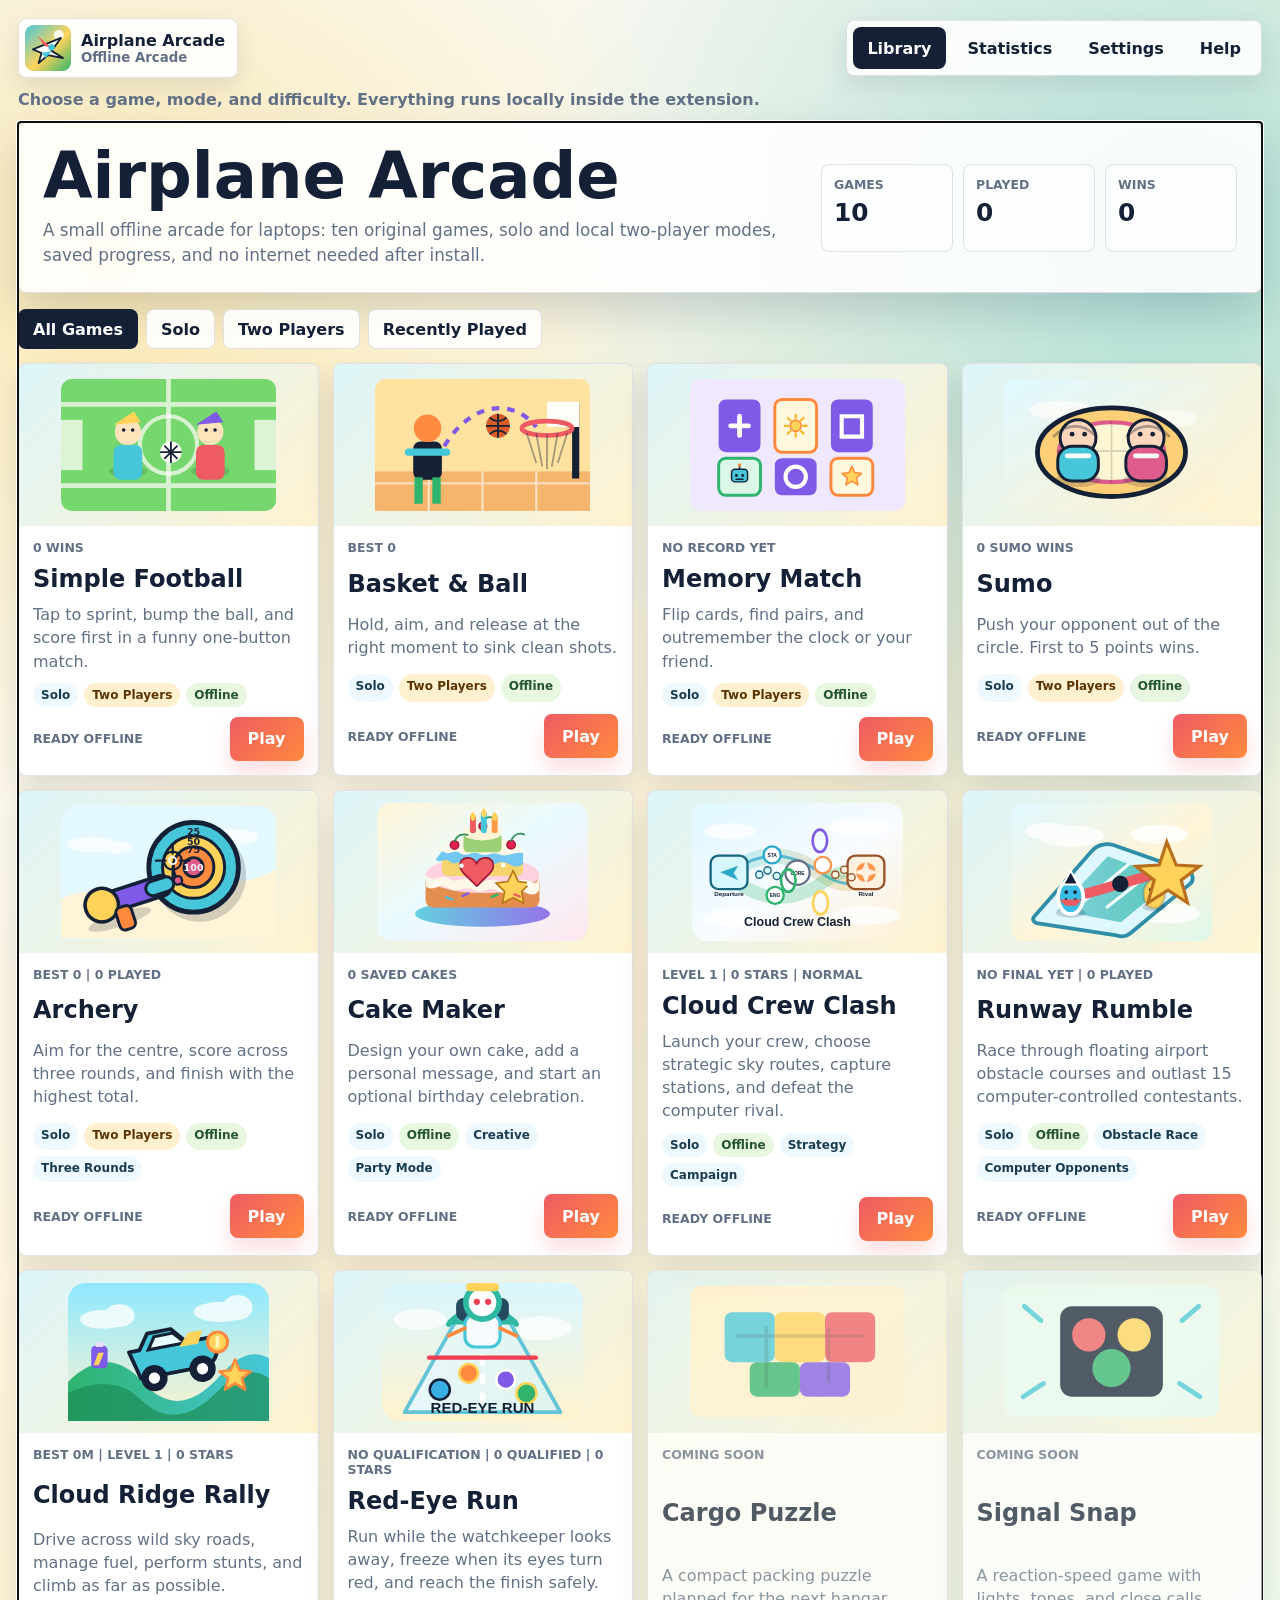
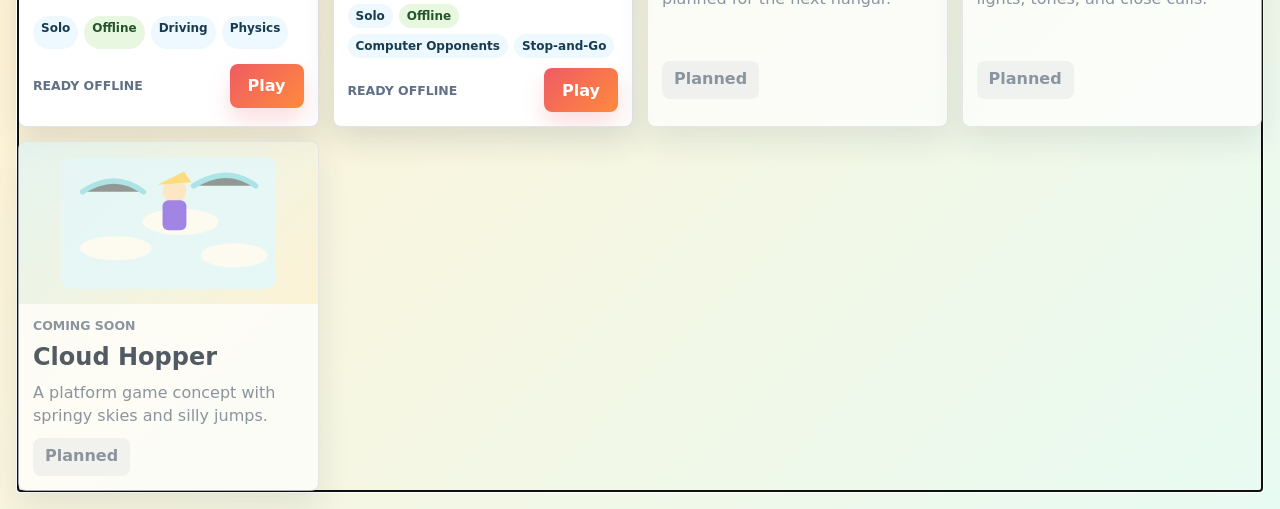
==== arcade/index.html @ 462b4323 "Add Red-Eye Run and expand Rally" ====
<!doctype html>
<html lang="en">
  <head>
    <meta charset="utf-8" />
    <meta name="viewport" content="width=device-width, initial-scale=1" />
    <title>Airplane Arcade</title>
    <link rel="icon" href="../assets/games/logo.svg" />
    <link rel="stylesheet" href="arcade.css" />
    <link rel="stylesheet" href="../games/football/football.css" />
    <link rel="stylesheet" href="../games/basketball/basketball.css" />
    <link rel="stylesheet" href="../games/memory/memory.css" />
    <link rel="stylesheet" href="../games/sumo/sumo.css" />
    <link rel="stylesheet" href="../games/archery/archery.css" />
    <link rel="stylesheet" href="../games/cake-maker/cake-maker.css" />
    <link rel="stylesheet" href="../games/cloud-crew-clash/cloud-crew-clash.css" />
    <link rel="stylesheet" href="../games/runway-rumble/runway-rumble.css" />
    <link rel="stylesheet" href="../games/cloud-ridge-rally/cloud-ridge-rally.css" />
    <link rel="stylesheet" href="../games/red-eye-run/red-eye-run.css" />
    <script type="module" src="arcade.js"></script>
  </head>
  <body>
    <main class="arcade-app" id="arcadeApp">
      <header class="topbar">
        <button class="brand-button" id="homeLogo" type="button" aria-label="Return to library">
          <img src="../assets/games/logo.svg" alt="" />
          <span>
            <strong>Airplane Arcade</strong>
            <small>Offline Arcade</small>
          </span>
        </button>
        <nav class="topnav" aria-label="Arcade navigation">
          <button type="button" data-nav="library">Library</button>
          <button type="button" data-nav="stats">Statistics</button>
          <button type="button" data-nav="settings">Settings</button>
          <button type="button" data-nav="help">Help</button>
        </nav>
      </header>

      <section class="status-ribbon" id="statusRibbon" aria-live="polite"></section>
      <section class="arcade-view" id="arcadeView" tabindex="-1"></section>
    </main>
  </body>
</html>
---- arcade/arcade.css ----
:root {
  color-scheme: light;
  --ink: #132035;
  --muted: #627086;
  --paper: #fffdf8;
  --panel: rgba(255, 255, 255, 0.88);
  --panel-solid: #ffffff;
  --line: rgba(19, 32, 53, 0.13);
  --aqua: #46c7d9;
  --green: #2fb36d;
  --orange: #ff8a3d;
  --violet: #7f59e8;
  --red: #ef5b63;
  --yellow: #ffd35a;
  --shadow: 0 18px 44px rgba(19, 32, 53, 0.16);
  --arcade-page-width: 100%;
  font-family:
    ui-sans-serif, system-ui, -apple-system, BlinkMacSystemFont, "Segoe UI",
    sans-serif;
}

[data-theme="dark"] {
  color-scheme: dark;
  --ink: #f7fbff;
  --muted: #b8c5d8;
  --paper: #101827;
  --panel: rgba(24, 34, 53, 0.88);
  --panel-solid: #182235;
  --line: rgba(255, 255, 255, 0.14);
  --shadow: 0 18px 44px rgba(0, 0, 0, 0.35);
}

[data-theme="contrast"] {
  color-scheme: light;
  --ink: #050a12;
  --muted: #263142;
  --paper: #ffffff;
  --panel: rgba(255, 255, 255, 0.97);
  --panel-solid: #ffffff;
  --line: rgba(5, 10, 18, 0.4);
  --shadow: 0 18px 44px rgba(0, 0, 0, 0.24);
}

* {
  box-sizing: border-box;
}

html {
  min-width: 960px;
  min-height: 650px;
}

body {
  margin: 0;
  min-height: 100vh;
  color: var(--ink);
  background:
    radial-gradient(circle at 8% 12%, rgba(255, 211, 90, 0.42), transparent 26%),
    radial-gradient(circle at 92% 12%, rgba(70, 199, 217, 0.42), transparent 30%),
    linear-gradient(135deg, #f7fbff 0%, #fff3d6 48%, #e8fbf3 100%);
}

[data-theme="dark"] body {
  background:
    radial-gradient(circle at 14% 8%, rgba(127, 89, 232, 0.34), transparent 26%),
    radial-gradient(circle at 86% 12%, rgba(70, 199, 217, 0.26), transparent 28%),
    linear-gradient(135deg, #101827 0%, #17233a 52%, #13231d 100%);
}

[data-theme="contrast"] body {
  background: #ffffff;
}

button,
input,
select {
  font: inherit;
}

button {
  border: 0;
  border-radius: 8px;
  font-weight: 850;
  cursor: pointer;
}

button:disabled {
  cursor: not-allowed;
  opacity: 0.62;
}

button:focus-visible,
input:focus-visible,
select:focus-visible {
  outline: 3px solid rgba(255, 138, 61, 0.45);
  outline-offset: 2px;
}

.arcade-app {
  min-height: 100vh;
  padding: 18px;
}

.topbar {
  display: flex;
  align-items: center;
  justify-content: space-between;
  gap: 18px;
  width: var(--arcade-page-width);
  max-width: none;
  margin: 0 auto 12px;
}

.brand-button {
  display: flex;
  align-items: center;
  gap: 10px;
  min-height: 58px;
  padding: 6px 12px 6px 6px;
  color: var(--ink);
  background: var(--panel);
  border: 1px solid var(--line);
  box-shadow: 0 10px 24px rgba(19, 32, 53, 0.1);
}

.brand-button img {
  width: 46px;
  height: 46px;
}

.brand-button span {
  display: grid;
  text-align: left;
}

.brand-button small {
  color: var(--muted);
  font-weight: 850;
}

.topnav {
  display: flex;
  gap: 8px;
  padding: 6px;
  border: 1px solid var(--line);
  border-radius: 8px;
  background: var(--panel);
  box-shadow: 0 10px 24px rgba(19, 32, 53, 0.1);
}

.topnav button {
  min-height: 42px;
  padding: 0 14px;
  color: var(--ink);
  background: transparent;
}

.topnav button.is-active {
  color: white;
  background: var(--ink);
}

.status-ribbon {
  width: var(--arcade-page-width);
  max-width: none;
  min-height: 24px;
  margin: 0 auto 8px;
  color: var(--muted);
  font-weight: 800;
}

.arcade-view {
  width: var(--arcade-page-width);
  max-width: none;
  min-height: calc(100vh - 126px);
  margin: 0 auto;
}

.hero-band,
.setup-panel,
.stats-panel,
.settings-panel,
.help-panel,
.error-panel {
  border: 1px solid var(--line);
  border-radius: 8px;
  background: var(--panel);
  box-shadow: var(--shadow);
}

.hero-band {
  display: grid;
  grid-template-columns: minmax(0, 1fr) auto;
  align-items: center;
  gap: 28px;
  padding: 24px;
  margin-bottom: 16px;
}

.hero-copy h1 {
  max-width: 13ch;
  margin: 0;
  font-size: clamp(2.4rem, 5vw, 4.7rem);
  line-height: 0.92;
  letter-spacing: 0;
}

.hero-copy p {
  max-width: 48rem;
  margin: 12px 0 0;
  color: var(--muted);
  font-size: 1.05rem;
  line-height: 1.5;
}

.hero-stats {
  display: grid;
  grid-template-columns: repeat(3, 132px);
  gap: 10px;
}

.stat-tile {
  min-height: 88px;
  padding: 12px;
  border: 1px solid var(--line);
  border-radius: 8px;
  background: rgba(255, 255, 255, 0.56);
}

[data-theme="dark"] .stat-tile,
[data-theme="dark"] .option-box,
[data-theme="dark"] .result-card {
  background: rgba(255, 255, 255, 0.06);
}

.stat-tile span,
.card-meta,
.field-label,
.settings-note {
  display: block;
  color: var(--muted);
  font-size: 0.78rem;
  font-weight: 900;
  text-transform: uppercase;
  letter-spacing: 0;
}

.difficulty-note {
  margin: 0;
  color: var(--muted);
  font-weight: 820;
  line-height: 1.4;
}

.stat-tile strong {
  display: block;
  margin-top: 6px;
  font-size: 1.55rem;
}

.filter-row {
  display: flex;
  flex-wrap: wrap;
  gap: 8px;
  margin-bottom: 14px;
}

.filter-row button,
.secondary-button {
  min-height: 40px;
  padding: 0 14px;
  color: var(--ink);
  background: var(--panel);
  border: 1px solid var(--line);
}

.filter-row button.is-selected,
.secondary-button.is-selected {
  color: white;
  background: var(--ink);
}

.game-grid {
  display: grid;
  grid-template-columns: repeat(auto-fit, minmax(300px, 1fr));
  gap: 14px;
}

.library-card {
  display: grid;
  grid-template-rows: 162px auto;
  overflow: hidden;
  border: 1px solid var(--line);
  border-radius: 8px;
  background: var(--panel-solid);
  box-shadow: 0 14px 30px rgba(19, 32, 53, 0.12);
}

.library-card.is-coming {
  opacity: 0.72;
}

.library-art {
  display: grid;
  place-items: center;
  background: linear-gradient(135deg, rgba(70, 199, 217, 0.18), rgba(255, 211, 90, 0.28));
}

.library-art img {
  width: min(72%, 230px);
  height: 138px;
  object-fit: contain;
}

.library-body {
  display: grid;
  gap: 10px;
  padding: 14px;
}

.library-body h2,
.setup-title h1,
.stats-panel h1,
.settings-panel h1,
.help-panel h1,
.error-panel h1 {
  margin: 0;
  letter-spacing: 0;
}

.library-body p,
.setup-title p,
.option-box p,
.help-panel p,
.error-panel p {
  margin: 0;
  color: var(--muted);
  line-height: 1.45;
}

.badge-row {
  display: flex;
  flex-wrap: wrap;
  gap: 6px;
}

.mode-badge {
  padding: 5px 8px;
  border-radius: 999px;
  background: #edf8ff;
  color: #173c52;
  font-size: 0.75rem;
  font-weight: 900;
}

.mode-badge.two {
  background: #fff1cf;
  color: #5a3300;
}

.mode-badge.offline {
  background: #e8f7df;
  color: #24542e;
}

.play-row {
  display: flex;
  align-items: center;
  justify-content: space-between;
  gap: 10px;
}

.primary-button {
  min-height: 44px;
  padding: 0 18px;
  color: #fff;
  background: linear-gradient(135deg, var(--red), var(--orange));
  box-shadow: 0 12px 22px rgba(239, 91, 99, 0.2);
}

.ghost-label {
  min-height: 38px;
  padding: 8px 12px;
  border-radius: 8px;
  color: var(--muted);
  background: rgba(98, 112, 134, 0.1);
  font-weight: 900;
}

.setup-panel,
.stats-panel,
.settings-panel,
.help-panel,
.error-panel {
  padding: 22px;
}

.setup-grid {
  display: grid;
  grid-template-columns: minmax(0, 1.1fr) minmax(320px, 0.9fr);
  gap: 18px;
  margin-top: 18px;
}

.setup-art {
  display: grid;
  place-items: center;
  min-height: 260px;
  border-radius: 8px;
  background: linear-gradient(135deg, rgba(70, 199, 217, 0.16), rgba(255, 211, 90, 0.24));
}

.setup-art img {
  width: min(72%, 420px);
  max-height: 270px;
}

.setup-controls {
  display: grid;
  gap: 14px;
}

.option-box {
  display: grid;
  gap: 10px;
  padding: 14px;
  border: 1px solid var(--line);
  border-radius: 8px;
  background: rgba(255, 255, 255, 0.54);
}

.segmented {
  display: flex;
  flex-wrap: wrap;
  gap: 8px;
}

.segmented button {
  min-height: 40px;
  padding: 0 14px;
  color: var(--ink);
  background: rgba(255, 255, 255, 0.8);
  border: 1px solid var(--line);
}

[data-theme="dark"] .segmented button,
[data-theme="dark"] .filter-row button,
[data-theme="dark"] .secondary-button,
[data-theme="dark"] .popup-actions button {
  background: rgba(255, 255, 255, 0.08);
}

.segmented button.is-selected {
  color: white;
  background: var(--ink);
}

.name-grid {
  display: grid;
  grid-template-columns: 1fr 1fr;
  gap: 10px;
}

.name-grid.is-single {
  grid-template-columns: 1fr;
}

.field {
  display: grid;
  gap: 6px;
}

.field input,
.field select,
.volume-input {
  min-height: 40px;
  border: 1px solid var(--line);
  border-radius: 8px;
  padding: 0 10px;
  color: var(--ink);
  background: var(--panel-solid);
}

.instructions-list {
  display: grid;
  gap: 8px;
  margin: 0;
  padding: 0;
  list-style: none;
}

.instructions-list li {
  padding: 10px 12px;
  border-radius: 8px;
  background: rgba(70, 199, 217, 0.12);
  font-weight: 760;
}

.control-list {
  display: grid;
  gap: 6px;
  margin: 0;
  padding: 0;
  list-style: none;
}

.control-list li {
  color: var(--muted);
  font-weight: 850;
}

.settings-grid,
.stats-grid {
  display: grid;
  grid-template-columns: repeat(3, minmax(0, 1fr));
  gap: 14px;
  margin-top: 18px;
}

.settings-card,
.result-card {
  display: grid;
  gap: 12px;
  padding: 14px;
  border: 1px solid var(--line);
  border-radius: 8px;
  background: rgba(255, 255, 255, 0.58);
}

.settings-card h2,
.result-card h2 {
  margin: 0;
  font-size: 1.05rem;
}

.settings-row,
.control-row {
  display: flex;
  align-items: center;
  justify-content: space-between;
  gap: 10px;
}

.toggle-button,
.danger-button,
.small-button {
  min-height: 38px;
  padding: 0 12px;
  color: var(--ink);
  background: rgba(255, 255, 255, 0.86);
  border: 1px solid var(--line);
}

.toggle-button[aria-pressed="true"] {
  color: white;
  background: var(--green);
  border-color: transparent;
}

.danger-button {
  color: white;
  background: var(--red);
  border-color: transparent;
}

.control-row button.is-recording {
  color: white;
  background: var(--violet);
}

.recent-list,
.history-list {
  display: grid;
  gap: 8px;
  margin: 0;
  padding: 0;
  list-style: none;
}

.recent-list li,
.history-list li {
  padding: 10px;
  border: 1px solid var(--line);
  border-radius: 8px;
  color: var(--muted);
  background: rgba(255, 255, 255, 0.46);
}

.empty-state {
  padding: 24px;
  border: 1px dashed var(--line);
  border-radius: 8px;
  color: var(--muted);
  background: rgba(255, 255, 255, 0.44);
  font-weight: 850;
  text-align: center;
}

.help-grid {
  display: grid;
  grid-template-columns: repeat(2, minmax(0, 1fr));
  gap: 14px;
  margin-top: 18px;
}

@media (max-width: 1080px) {
  html {
    min-width: 760px;
  }

  .hero-band,
  .setup-grid {
    grid-template-columns: 1fr;
  }

  .hero-stats,
  .settings-grid,
  .stats-grid,
  .game-grid {
    grid-template-columns: repeat(2, minmax(0, 1fr));
  }
}
---- games/football/football.css ----
.football-game {
  display: grid;
  grid-template-rows: auto minmax(0, 1fr);
  align-content: stretch;
  gap: 12px;
  min-height: calc(100vh - 126px);
}

.football-shell {
  display: grid;
  grid-template-columns: minmax(0, 1fr) 280px;
  gap: 14px;
}

.football-field,
.football-side {
  border: 1px solid var(--line);
  border-radius: 8px;
  background: var(--panel);
  box-shadow: var(--shadow);
}

.football-field {
  position: relative;
  overflow: hidden;
  min-height: clamp(560px, 68vh, 720px);
}

.football-field canvas {
  display: block;
  width: 100%;
  height: clamp(560px, 68vh, 720px);
  touch-action: none;
}

.football-side {
  display: grid;
  align-content: start;
  gap: 12px;
  padding: 14px;
}

.football-side h2 {
  margin: 0;
  font-size: 1.05rem;
}

.football-side p {
  margin: 0;
  color: var(--muted);
  line-height: 1.45;
}

.tap-button {
  min-height: 52px;
  color: white;
  background: var(--green);
}

@media (max-width: 1080px) {
  .football-shell {
    grid-template-columns: 1fr;
  }
}
---- games/basketball/basketball.css ----
.basketball-game {
  display: grid;
  grid-template-rows: auto minmax(0, 1fr);
  align-content: stretch;
  gap: 12px;
  min-height: calc(100vh - 126px);
}

.basketball-shell {
  display: grid;
  grid-template-columns: minmax(0, 1fr) 280px;
  gap: 14px;
}

.basketball-court,
.basketball-side {
  border: 1px solid var(--line);
  border-radius: 8px;
  background: var(--panel);
  box-shadow: var(--shadow);
}

.basketball-court {
  position: relative;
  overflow: hidden;
  min-height: clamp(560px, 68vh, 720px);
}

.basketball-court canvas {
  display: block;
  width: 100%;
  height: clamp(560px, 68vh, 720px);
  touch-action: none;
}

.basketball-side {
  display: grid;
  align-content: start;
  gap: 12px;
  padding: 14px;
}

.basketball-side h2 {
  margin: 0;
  font-size: 1.05rem;
}

.basketball-side p {
  margin: 0;
  color: var(--muted);
  line-height: 1.45;
}

.power-stack {
  display: grid;
  gap: 8px;
}

.power-meter,
.angle-meter {
  height: 16px;
  overflow: hidden;
  border-radius: 999px;
  background: rgba(19, 32, 53, 0.12);
}

.power-meter span,
.angle-meter span {
  display: block;
  width: 0%;
  height: 100%;
  border-radius: inherit;
  background: linear-gradient(90deg, var(--green), var(--yellow), var(--orange));
}

.angle-meter span {
  background: linear-gradient(90deg, var(--aqua), var(--violet));
}

.court-action {
  min-height: 52px;
  color: #fff;
  background: var(--orange);
  border: 0;
}

@media (max-width: 1080px) {
  .basketball-shell {
    grid-template-columns: 1fr;
  }
}
---- games/memory/memory.css ----
.memory-game {
  display: grid;
  grid-template-rows: auto minmax(0, 1fr);
  align-content: stretch;
  gap: 12px;
  min-height: calc(100vh - 126px);
}

.memory-shell {
  display: grid;
  grid-template-columns: minmax(0, 1fr) 300px;
  gap: 14px;
}

.game-bar,
.memory-playfield,
.memory-side,
.game-overlay-panel {
  border: 1px solid var(--line);
  border-radius: 8px;
  background: var(--panel);
  box-shadow: var(--shadow);
}

.game-bar {
  display: flex;
  align-items: center;
  justify-content: space-between;
  gap: 12px;
  padding: 12px;
}

.game-title h1 {
  margin: 0;
  font-size: 1.25rem;
}

.game-title p {
  margin: 2px 0 0;
  color: var(--muted);
  font-weight: 800;
}

.score-strip {
  display: flex;
  align-items: center;
  flex-wrap: wrap;
  gap: 8px;
}

.score-pill {
  min-width: 88px;
  padding: 8px 10px;
  border-radius: 8px;
  color: var(--ink);
  background: rgba(255, 255, 255, 0.62);
  border: 1px solid var(--line);
  font-weight: 900;
  text-align: center;
}

[data-theme="dark"] .score-pill {
  background: rgba(255, 255, 255, 0.08);
}

.game-actions {
  display: flex;
  gap: 8px;
}

.game-actions button,
.overlay-actions button,
.memory-side button {
  min-height: 40px;
  padding: 0 12px;
  color: var(--ink);
  background: var(--panel-solid);
  border: 1px solid var(--line);
}

.game-actions .primary-action,
.overlay-actions .primary-action {
  color: white;
  background: var(--violet);
  border-color: transparent;
}

.memory-playfield {
  position: relative;
  min-height: clamp(560px, 66vh, 720px);
  padding: 16px;
}

.memory-toast {
  min-height: 28px;
  margin-bottom: 12px;
  color: var(--violet);
  font-weight: 950;
  text-align: center;
}

.memory-toast.is-changing {
  animation: memory-pop 360ms ease;
}

.memory-board {
  display: grid;
  gap: 10px;
  width: min(100%, 1080px);
  margin: 0 auto;
}

.memory-board[data-cols="4"] {
  grid-template-columns: repeat(4, minmax(82px, 1fr));
}

.memory-board[data-cols="6"] {
  grid-template-columns: repeat(6, minmax(70px, 1fr));
}

.memory-card {
  display: grid;
  place-items: center;
  aspect-ratio: 1 / 0.78;
  min-height: 76px;
  padding: 10px;
  border: 2px solid rgba(19, 32, 53, 0.16);
  border-radius: 8px;
  color: var(--ink);
  background:
    linear-gradient(135deg, rgba(127, 89, 232, 0.88), rgba(70, 199, 217, 0.88)),
    var(--violet);
  box-shadow: 0 10px 18px rgba(19, 32, 53, 0.16);
  font-size: clamp(0.9rem, 2.5vw, 1.45rem);
  font-weight: 950;
  letter-spacing: 0;
  line-height: 1;
  transform: translateY(0);
  transition:
    transform 150ms ease,
    background 150ms ease,
    border-color 150ms ease;
}

.memory-hidden-mark {
  display: grid;
  place-items: center;
  width: min(60%, 56px);
  aspect-ratio: 1;
  border-radius: 8px;
  color: #ffffff;
  border: 4px solid rgba(255, 255, 255, 0.92);
  font-size: clamp(2rem, 5vw, 3rem);
  font-weight: 950;
}

.memory-symbol {
  display: block;
  width: min(82%, 82px);
  aspect-ratio: 1;
  filter: drop-shadow(0 4px 0 rgba(19, 32, 53, 0.08));
}

.memory-card:hover,
.memory-card:focus-visible {
  transform: translateY(-2px);
}

.memory-card.is-open,
.memory-card.is-matched {
  color: var(--ink);
  background: #fff8dc;
  border-color: rgba(255, 138, 61, 0.48);
}

.memory-card.is-matched {
  background: #daf7e7;
  border-color: rgba(47, 179, 109, 0.58);
}

.memory-card.is-focus {
  outline: 4px solid rgba(255, 211, 90, 0.78);
  outline-offset: 2px;
}

.memory-side {
  display: grid;
  align-content: start;
  gap: 12px;
  padding: 14px;
}

.memory-side h2 {
  margin: 0;
  font-size: 1.05rem;
}

.memory-side p {
  margin: 0;
  color: var(--muted);
  line-height: 1.45;
}

.game-overlay {
  position: absolute;
  inset: 0;
  z-index: 8;
  display: none;
  place-items: center;
  padding: 18px;
  background: rgba(19, 32, 53, 0.22);
}

.game-overlay.is-visible {
  display: grid;
}

.game-overlay-panel {
  width: min(470px, 100%);
  padding: 22px;
}

.game-overlay-panel h2 {
  margin: 0;
  font-size: 2rem;
}

.game-overlay-panel p {
  color: var(--muted);
}

.overlay-actions {
  display: flex;
  flex-wrap: wrap;
  gap: 8px;
}

@keyframes memory-pop {
  0% {
    transform: scale(0.95);
    opacity: 0.5;
  }
  100% {
    transform: scale(1);
    opacity: 1;
  }
}

@media (max-width: 1080px) {
  .memory-shell {
    grid-template-columns: 1fr;
  }
}
---- games/sumo/sumo.css ----
.sumo-game {
  display: grid;
  grid-template-rows: auto minmax(0, 1fr);
  align-content: stretch;
  gap: 12px;
  min-height: calc(100vh - 126px);
}

.sumo-shell {
  display: grid;
  grid-template-columns: minmax(0, 1fr) 292px;
  gap: 14px;
}

.sumo-arena,
.sumo-side {
  border: 1px solid var(--line);
  border-radius: 8px;
  background: var(--panel);
  box-shadow: var(--shadow);
}

.sumo-arena {
  position: relative;
  overflow: hidden;
  min-height: clamp(580px, 68vh, 740px);
}

.sumo-arena canvas {
  display: block;
  width: 100%;
  height: clamp(580px, 68vh, 740px);
  touch-action: none;
}

.sumo-side {
  display: grid;
  align-content: start;
  gap: 12px;
  padding: 14px;
}

.sumo-side h2 {
  margin: 0;
  font-size: 1.05rem;
}

.sumo-side p {
  margin: 0;
  color: var(--muted);
  line-height: 1.45;
}

.cooldown-stack {
  display: grid;
  gap: 8px;
}

.cooldown-row {
  display: grid;
  gap: 5px;
}

.cooldown-row span {
  color: var(--muted);
  font-size: 0.75rem;
  font-weight: 900;
  text-transform: uppercase;
}

.cooldown-meter {
  height: 12px;
  overflow: hidden;
  border-radius: 999px;
  background: rgba(19, 32, 53, 0.12);
}

.cooldown-meter i {
  display: block;
  width: 100%;
  height: 100%;
  border-radius: inherit;
  transform: scaleX(1);
  transform-origin: left center;
}

#sumoP1Cooldown {
  background: linear-gradient(90deg, #46c7d9, #2fb36d);
}

#sumoP2Cooldown {
  background: linear-gradient(90deg, #de5b8c, #ff8a3d);
}

.sumo-push-buttons {
  display: grid;
  grid-template-columns: 1fr 1fr;
  gap: 8px;
}

.sumo-push-buttons.is-solo {
  grid-template-columns: 1fr;
}

.sumo-push-buttons button {
  min-height: 44px;
  color: white;
  background: var(--violet);
}

.sumo-push-buttons button:first-child {
  background: var(--aqua);
}

.sumo-cpu-note {
  margin: 0;
  color: var(--muted);
  font-weight: 820;
  line-height: 1.35;
}

@media (max-width: 1080px) {
  .sumo-shell {
    grid-template-columns: 1fr;
  }
}
---- games/archery/archery.css ----
.archery-game {
  display: grid;
  grid-template-rows: auto minmax(0, 1fr);
  align-content: stretch;
  gap: 12px;
  min-height: calc(100vh - 126px);
}

.archery-shell {
  display: grid;
  grid-template-columns: minmax(0, 1fr) 300px;
  gap: 14px;
}

.archery-range,
.archery-side {
  border: 1px solid var(--line);
  border-radius: 8px;
  background: var(--panel);
  box-shadow: var(--shadow);
}

.archery-range {
  position: relative;
  overflow: hidden;
  min-height: clamp(580px, 68vh, 740px);
}

.archery-range canvas {
  display: block;
  width: 100%;
  height: clamp(580px, 68vh, 740px);
  touch-action: none;
  cursor: crosshair;
}

.archery-side {
  display: grid;
  align-content: start;
  gap: 12px;
  padding: 14px;
}

.archery-side h2,
.archery-score-group h3,
.archery-result-card h3 {
  margin: 0;
  font-size: 1.05rem;
}

.archery-side p {
  margin: 0;
  color: var(--muted);
  line-height: 1.45;
}

.archery-scoring {
  display: grid;
  grid-template-columns: repeat(2, minmax(0, 1fr));
  gap: 7px;
}

.archery-scoring span,
.archery-wind,
.archery-best {
  min-height: 34px;
  padding: 8px 10px;
  border: 1px solid var(--line);
  border-radius: 8px;
  color: var(--ink);
  background: rgba(255, 255, 255, 0.58);
  font-size: 0.82rem;
  font-weight: 900;
}

.archery-wind {
  color: #173c52;
  background: rgba(70, 199, 217, 0.16);
}

.archery-scoreboard {
  display: grid;
  gap: 10px;
}

.archery-score-group {
  display: grid;
  gap: 6px;
  padding: 10px;
  border: 1px solid var(--line);
  border-radius: 8px;
  background: rgba(255, 255, 255, 0.52);
}

.archery-score-row,
.archery-total,
.archery-result-card div {
  display: flex;
  align-items: center;
  justify-content: space-between;
  gap: 10px;
}

.archery-score-row span,
.archery-result-card span {
  color: var(--muted);
  font-weight: 850;
}

.archery-score-row strong {
  min-width: 3ch;
  min-height: 1.2em;
  text-align: right;
}

.archery-total,
.archery-result-total {
  margin-top: 2px;
  padding-top: 6px;
  border-top: 1px solid var(--line);
  font-weight: 950;
}

.archery-fire {
  min-height: 50px;
  color: white;
  background: linear-gradient(135deg, var(--aqua), var(--violet));
}

.archery-result-grid {
  display: grid;
  grid-template-columns: repeat(2, minmax(0, 1fr));
  gap: 10px;
}

.archery-result-card {
  display: grid;
  gap: 7px;
  min-width: 210px;
  padding: 12px;
  border: 1px solid var(--line);
  border-radius: 8px;
  background: rgba(255, 255, 255, 0.64);
}

.archery-result-card p {
  margin: 4px 0 0;
  color: var(--muted);
  font-weight: 850;
}

@media (max-width: 1080px) {
  .archery-shell,
  .archery-result-grid {
    grid-template-columns: 1fr;
  }
}
---- games/cake-maker/cake-maker.css ----
.cake-maker-game {
  display: grid;
  grid-template-rows: auto minmax(0, 1fr);
  align-content: stretch;
  gap: 12px;
  min-height: calc(100vh - 126px);
}

.cake-maker-game .game-bar,
.cake-modal,
.cake-workflow,
.cake-preview-panel,
.cake-tools,
.cake-finish-details,
.cake-gallery-screen,
.cake-details-screen,
.party-controls {
  border: 1px solid var(--line);
  border-radius: 8px;
  background: var(--panel);
  box-shadow: var(--shadow);
}

.cake-maker-game .game-title h1,
.cake-maker-game .game-title p,
.cake-tools h2,
.cake-finish-details h2,
.cake-section-header h2,
.saved-cake-card h3 {
  margin: 0;
}

.cake-maker-game .game-title p,
.cake-live-note,
.cake-summary span,
.saved-cake-card p,
.cake-facts dd,
.cake-modal p {
  color: var(--muted);
  line-height: 1.42;
}

.cake-maker-game .game-bar {
  display: grid;
  grid-template-columns: minmax(0, 1fr) auto auto;
  align-items: center;
  gap: 12px;
  padding: 12px;
}

.cake-actions,
.finish-actions,
.modal-actions,
.saved-cake-actions,
.cake-step-actions,
.cake-preview-toolbar {
  display: flex;
  flex-wrap: wrap;
  gap: 8px;
}

.cake-actions button,
.cake-tools button,
.cake-preview-toolbar button,
.finish-actions button,
.saved-cake-actions button,
.modal-actions button,
.party-controls button {
  min-height: 40px;
  padding: 0 12px;
  color: var(--ink);
  background: rgba(255, 255, 255, 0.82);
  border: 1px solid var(--line);
}

.cake-actions .primary-action,
.cake-tools .primary-action,
.finish-actions .primary-action,
.modal-actions .primary-action,
.party-controls .primary-action,
.saved-cake-actions .primary-action {
  color: #fff;
  background: linear-gradient(135deg, var(--red), var(--orange));
  border-color: transparent;
}

.cake-mini-stats {
  display: flex;
  flex-wrap: wrap;
  gap: 7px;
}

.cake-mini-stats span {
  display: grid;
  min-width: 74px;
  padding: 8px 10px;
  border: 1px solid var(--line);
  border-radius: 8px;
  background: rgba(255, 255, 255, 0.58);
}

.cake-mini-stats small {
  color: var(--muted);
  font-size: 0.68rem;
  font-weight: 900;
  text-transform: uppercase;
}

.cake-mini-stats strong {
  font-size: 1.05rem;
}

.cake-shell {
  display: grid;
  grid-template-columns: 220px minmax(0, 1fr) 320px;
  gap: 12px;
}

.cake-shell.is-clean {
  grid-template-columns: minmax(0, 1fr);
}

.cake-shell.is-clean .cake-workflow,
.cake-shell.is-clean .cake-tools {
  display: none;
}

.cake-workflow,
.cake-tools,
.cake-finish-details {
  display: grid;
  align-content: start;
  gap: 12px;
  padding: 14px;
}

.cake-step-list,
.tool-stack,
.tool-group,
.layer-picker,
.layer-overview,
.selected-actions {
  display: grid;
  gap: 9px;
}

.cake-step-list button {
  min-height: 36px;
  padding: 0 10px;
  color: var(--ink);
  text-align: left;
  background: rgba(255, 255, 255, 0.74);
  border: 1px solid var(--line);
}

.cake-step-list button.is-active,
.choice-button.is-selected,
.layer-card.is-active,
.segmented button.is-selected,
.swatch-button.is-selected {
  color: #fff;
  background: var(--ink);
  border-color: transparent;
}

.cake-summary {
  display: grid;
  gap: 6px;
  padding: 10px;
  border: 1px solid var(--line);
  border-radius: 8px;
  background: rgba(255, 255, 255, 0.52);
}

.cake-summary strong {
  overflow-wrap: anywhere;
}

.cake-preview-panel {
  display: grid;
  grid-template-rows: auto minmax(520px, 1fr) auto;
  gap: 10px;
  min-height: 680px;
  padding: 12px;
}

.cake-preview-panel.finish-preview {
  min-height: 540px;
}

.cake-preview-toolbar {
  align-items: center;
}

.cake-preview-toolbar .icon-action {
  display: grid;
  place-items: center;
  width: 42px;
  padding: 0;
  font-size: 1.15rem;
}

.cake-canvas-wrap {
  position: relative;
  overflow: hidden;
  min-height: 520px;
  border: 1px solid var(--line);
  border-radius: 8px;
  background: #fff8f0;
}

.cake-canvas-wrap canvas {
  display: block;
  width: 100%;
  height: 100%;
  min-height: 520px;
  touch-action: none;
  cursor: grab;
}

.cake-canvas-wrap canvas:active {
  cursor: grabbing;
}

.cake-live-note {
  min-height: 20px;
  margin: 0;
  font-weight: 780;
}

.option-grid {
  display: grid;
  grid-template-columns: repeat(2, minmax(0, 1fr));
  gap: 8px;
}

.option-grid.compact {
  grid-template-columns: repeat(2, minmax(0, 1fr));
}

.flavour-grid,
.toppings-grid {
  grid-template-columns: 1fr;
}

.choice-button,
.topping-button {
  justify-content: start;
  text-align: left;
}

.choice-button {
  display: flex;
  align-items: center;
  gap: 8px;
}

.choice-button .flavour-swatch {
  width: 30px;
  height: 22px;
  border: 2px solid rgba(19, 32, 53, 0.18);
  border-radius: 8px;
  background:
    linear-gradient(var(--cream), var(--cream)) top / 100% 46% no-repeat,
    linear-gradient(var(--flavour), var(--flavour)) bottom / 100% 54% no-repeat;
}

.shape-icon {
  position: relative;
  display: inline-block;
  width: 42px;
  height: 28px;
  margin-left: auto;
  background: #ffbfca;
  border: 3px solid #ef5b63;
}

.shape-icon.oval {
  border-radius: 999px;
}

.shape-icon.square {
  border-radius: 6px;
}

.shape-icon.heart {
  width: 28px;
  height: 28px;
  transform: rotate(-45deg);
  border-radius: 4px;
}

.shape-icon.heart::before,
.shape-icon.heart::after {
  content: "";
  position: absolute;
  width: 28px;
  height: 28px;
  background: inherit;
  border: inherit;
  border-radius: 50%;
}

.shape-icon.heart::before {
  left: 0;
  top: -15px;
}

.shape-icon.heart::after {
  left: 15px;
  top: 0;
}

.swatch-grid {
  display: grid;
  grid-template-columns: repeat(4, minmax(0, 1fr));
  gap: 8px;
}

.swatch-button {
  min-width: 0;
  color: transparent;
  background: var(--swatch);
  border: 2px solid rgba(19, 32, 53, 0.2);
}

.swatch-button::after {
  content: "";
  display: block;
  width: 18px;
  height: 18px;
  margin: 0 auto;
  border-radius: 50%;
  background: var(--swatch);
  box-shadow: inset 0 0 0 2px rgba(255, 255, 255, 0.52);
}

.layer-card {
  display: grid;
  gap: 4px;
  min-height: 56px;
  padding: 9px 10px;
  color: var(--ink);
  text-align: left;
  background: rgba(255, 255, 255, 0.74);
  border: 1px solid var(--line);
}

.layer-card span {
  color: var(--muted);
  font-size: 0.78rem;
  font-weight: 820;
}

.layer-card.is-active span {
  color: rgba(255, 255, 255, 0.78);
}

.segmented.wide {
  display: grid;
  grid-template-columns: 1fr;
}

.selected-actions {
  padding: 10px;
  border: 1px dashed var(--line);
  border-radius: 8px;
}

.toggle-row {
  display: flex;
  align-items: center;
  justify-content: space-between;
  gap: 10px;
}

.field {
  display: grid;
  gap: 6px;
}

.field input,
.field select {
  min-height: 40px;
  width: 100%;
  border: 1px solid var(--line);
  border-radius: 8px;
  padding: 0 10px;
  color: var(--ink);
  background: var(--panel-solid);
}

.cake-warning {
  min-height: 1.3em;
  margin: 0;
  color: #9b2444;
  font-weight: 850;
}

.cake-finish-screen,
.cake-details-screen {
  display: grid;
  grid-template-columns: minmax(0, 1fr) 360px;
  gap: 12px;
}

.cake-facts {
  display: grid;
  grid-template-columns: 132px minmax(0, 1fr);
  gap: 8px 10px;
  margin: 0;
}

.cake-facts dt {
  color: var(--muted);
  font-size: 0.78rem;
  font-weight: 900;
  text-transform: uppercase;
}

.cake-facts dd {
  margin: 0;
  overflow-wrap: anywhere;
  font-weight: 820;
}

.finish-actions {
  display: grid;
  grid-template-columns: 1fr;
}

.cake-gallery-screen {
  display: grid;
  gap: 14px;
  padding: 16px;
}

.cake-section-header {
  display: flex;
  align-items: center;
  justify-content: space-between;
  gap: 12px;
}

.cake-gallery-grid {
  display: grid;
  grid-template-columns: repeat(3, minmax(0, 1fr));
  gap: 12px;
}

.saved-cake-card {
  display: grid;
  gap: 10px;
  overflow: hidden;
  border: 1px solid var(--line);
  border-radius: 8px;
  background: rgba(255, 255, 255, 0.62);
}

.saved-cake-card img {
  width: 100%;
  height: 150px;
  object-fit: cover;
  background: #fff8f0;
}

.saved-cake-body {
  display: grid;
  gap: 8px;
  padding: 10px;
}

.saved-cake-actions {
  display: grid;
  grid-template-columns: repeat(2, minmax(0, 1fr));
}

.cake-modal-backdrop {
  position: fixed;
  inset: 0;
  z-index: 20;
  display: grid;
  place-items: center;
  padding: 18px;
  background: rgba(19, 32, 53, 0.46);
}

.cake-modal {
  display: grid;
  gap: 14px;
  width: min(420px, 100%);
  padding: 16px;
  background: var(--panel-solid);
}

.cake-modal h2 {
  margin: 0;
}

.modal-actions {
  justify-content: end;
}

.party-mode-screen {
  display: grid;
  grid-template-rows: minmax(620px, 1fr) auto;
  gap: 12px;
  min-height: calc(100vh - 126px);
}

.party-stage {
  position: relative;
  overflow: hidden;
  min-height: 620px;
  border: 1px solid var(--line);
  border-radius: 8px;
  background: #f9ecff;
  box-shadow: var(--shadow);
}

.party-stage canvas {
  display: block;
  width: 100%;
  height: 100%;
  min-height: 620px;
  touch-action: manipulation;
}

.party-heading {
  position: absolute;
  top: 18px;
  left: 50%;
  display: grid;
  gap: 5px;
  width: min(520px, calc(100% - 36px));
  transform: translateX(-50%);
  text-align: center;
  pointer-events: none;
}

.party-heading input {
  width: 100%;
  min-height: 52px;
  border: 0;
  border-radius: 8px;
  color: #172033;
  background: rgba(255, 255, 255, 0.72);
  box-shadow: 0 12px 24px rgba(19, 32, 53, 0.12);
  font-size: clamp(1.2rem, 3vw, 2rem);
  font-weight: 950;
  text-align: center;
  pointer-events: auto;
}

.party-heading span {
  color: #7a3250;
  font-weight: 950;
  text-shadow: 0 1px 0 #fff;
}

.party-controls {
  display: flex;
  flex-wrap: wrap;
  align-items: end;
  gap: 8px;
  padding: 12px;
}

.party-volume {
  width: 150px;
}

.party-mode-screen.is-clean .party-controls {
  max-height: 54px;
  overflow: hidden;
}

.topping-button {
  display: flex;
  align-items: center;
  gap: 8px;
}

.topping-mini {
  position: relative;
  display: inline-block;
  flex: 0 0 auto;
  width: 24px;
  height: 24px;
  border-radius: 50%;
  background: #ffd35a;
}

.topping-strawberry {
  background: #ef4d75;
  clip-path: polygon(50% 100%, 10% 36%, 28% 8%, 50% 22%, 72% 8%, 90% 36%);
}

.topping-pineapple {
  background: #ffd35a;
  clip-path: polygon(20% 88%, 52% 8%, 88% 82%);
}

.topping-chocolate {
  border-radius: 5px;
  background: #5a321f;
}

.topping-butterscotch {
  background: #f3a936;
}

.topping-pista {
  background: #9ad36c;
  border-radius: 50% 8px;
}

.topping-sprinkles {
  background:
    linear-gradient(45deg, transparent 43%, #ef5b63 44% 56%, transparent 57%),
    linear-gradient(-35deg, transparent 43%, #46c7d9 44% 56%, transparent 57%),
    #fff8e8;
}

.topping-star {
  background: #ffd35a;
  clip-path: polygon(50% 0, 61% 35%, 98% 35%, 68% 56%, 79% 92%, 50% 70%, 21% 92%, 32% 56%, 2% 35%, 39% 35%);
}

.topping-heart {
  background: #ff7aa4;
  clip-path: polygon(50% 90%, 8% 45%, 15% 15%, 42% 16%, 50% 31%, 58% 16%, 85% 15%, 92% 45%);
}

.topping-swirl {
  background: radial-gradient(circle, #fff 0 22%, #f0d9af 23% 40%, #fff8e8 41% 100%);
}

.topping-ball {
  background: radial-gradient(circle at 30% 30%, #d6a16d, #59311f 72%);
}

.topping-wafer {
  border-radius: 5px;
  background: repeating-linear-gradient(45deg, #e2a35e 0 5px, #ffdca4 5px 8px);
}

[data-theme="dark"] .cake-maker-game .game-bar,
[data-theme="dark"] .cake-modal,
[data-theme="dark"] .cake-workflow,
[data-theme="dark"] .cake-preview-panel,
[data-theme="dark"] .cake-tools,
[data-theme="dark"] .cake-finish-details,
[data-theme="dark"] .cake-gallery-screen,
[data-theme="dark"] .cake-details-screen,
[data-theme="dark"] .party-controls,
[data-theme="dark"] .cake-actions button,
[data-theme="dark"] .cake-tools button,
[data-theme="dark"] .cake-preview-toolbar button,
[data-theme="dark"] .finish-actions button,
[data-theme="dark"] .saved-cake-actions button,
[data-theme="dark"] .modal-actions button,
[data-theme="dark"] .party-controls button,
[data-theme="dark"] .cake-step-list button,
[data-theme="dark"] .layer-card {
  background: rgba(24, 34, 53, 0.88);
}

[data-theme="dark"] .cake-canvas-wrap,
[data-theme="dark"] .party-stage {
  background: #17233a;
}

[data-theme="contrast"] .cake-maker-game button,
[data-theme="contrast"] .cake-canvas-wrap,
[data-theme="contrast"] .party-stage,
[data-theme="contrast"] .saved-cake-card,
[data-theme="contrast"] .cake-summary,
[data-theme="contrast"] .selected-actions {
  border-color: #050a12;
}

@media (max-width: 1080px) {
  .cake-maker-game .game-bar,
  .cake-shell,
  .cake-finish-screen,
  .cake-details-screen {
    grid-template-columns: 1fr;
  }

  .cake-gallery-grid {
    grid-template-columns: repeat(2, minmax(0, 1fr));
  }

  .cake-preview-panel {
    min-height: 520px;
  }
}
---- games/cloud-crew-clash/cloud-crew-clash.css ----
.cloud-crew-game {
  display: grid;
  grid-template-rows: auto minmax(0, 1fr);
  align-content: stretch;
  gap: 12px;
  min-height: calc(100vh - 126px);
}

.cloud-crew-game .game-bar,
.cloud-menu-panel,
.cloud-map-panel,
.cloud-briefing-panel,
.cloud-result-panel,
.cloud-topbar,
.cloud-side-panel,
.cloud-bottom-panel {
  border: 1px solid var(--line);
  border-radius: 8px;
  background: var(--panel);
  box-shadow: var(--shadow);
}

.cloud-crew-game h2,
.cloud-crew-game h3,
.cloud-crew-game p {
  margin: 0;
}

.cloud-crew-game p,
.cloud-info-card p,
.cloud-choice-card span,
.cloud-level-card p,
.cloud-stat-panel small,
.cloud-result-grid dd {
  color: var(--muted);
  line-height: 1.4;
}

.cloud-game-bar {
  display: grid;
  grid-template-columns: minmax(0, 1fr) auto auto;
  align-items: center;
  gap: 12px;
  padding: 12px;
}

.cloud-mini-stats {
  display: flex;
  flex-wrap: wrap;
  gap: 7px;
}

.cloud-mini-stats span,
.cloud-stat-panel {
  display: grid;
  min-width: 82px;
  padding: 8px 10px;
  border: 1px solid var(--line);
  border-radius: 8px;
  background: rgba(255, 255, 255, 0.58);
}

.cloud-mini-stats small {
  color: var(--muted);
  font-size: 0.68rem;
  font-weight: 900;
  text-transform: uppercase;
}

.cloud-menu-panel,
.cloud-map-panel,
.cloud-result-panel,
.cloud-briefing-panel {
  display: grid;
  gap: 14px;
  padding: 16px;
}

.cloud-info-grid,
.cloud-choice-grid,
.cloud-level-grid {
  display: grid;
  grid-template-columns: repeat(3, minmax(0, 1fr));
  gap: 12px;
}

.cloud-info-card,
.cloud-choice-card,
.cloud-level-card {
  display: grid;
  gap: 8px;
  min-height: 128px;
  padding: 14px;
  border: 1px solid var(--line);
  border-radius: 8px;
  color: var(--ink);
  background: rgba(255, 255, 255, 0.62);
}

.cloud-choice-card {
  position: relative;
  text-align: left;
}

.cloud-choice-card.is-selected {
  color: #fff;
  background: var(--ink);
  border-color: transparent;
}

.cloud-choice-card.is-selected span {
  color: rgba(255, 255, 255, 0.78);
}

.cloud-choice-card:disabled,
.cloud-level-card.is-locked {
  opacity: 0.58;
}

.cloud-crew-symbol {
  position: absolute;
  right: 12px;
  bottom: 10px;
  display: grid;
  place-items: center;
  width: 34px;
  height: 34px;
  border-radius: 50%;
  color: #132035;
  background: #d7f7ff;
  font-weight: 950;
}

.cloud-menu-actions,
.cloud-section-header,
.cloud-topbar,
.cloud-bottom-panel {
  display: flex;
  flex-wrap: wrap;
  align-items: center;
  gap: 8px;
}

.cloud-section-header {
  justify-content: space-between;
}

.cloud-menu-actions button,
.cloud-level-card button,
.cloud-topbar button,
.cloud-bottom-panel button,
.cloud-game-bar button {
  min-height: 40px;
  padding: 0 12px;
  color: var(--ink);
  background: rgba(255, 255, 255, 0.84);
  border: 1px solid var(--line);
}

.cloud-menu-actions .primary-action,
.cloud-topbar .primary-action,
.cloud-bottom-panel .primary-action,
.cloud-game-bar .primary-action {
  color: #fff;
  background: linear-gradient(135deg, #2aa7c9, #2fb36d);
  border-color: transparent;
}

.cloud-stars {
  display: flex;
  gap: 4px;
  color: rgba(98, 112, 134, 0.34);
  font-size: 1.2rem;
  font-weight: 950;
}

.cloud-stars .is-earned {
  color: #ffb82e;
}

.cloud-briefing-panel {
  grid-template-columns: minmax(0, 1.35fr) minmax(310px, 0.65fr);
}

.cloud-briefing-main,
.cloud-briefing-side,
.cloud-portal-list {
  display: grid;
  align-content: start;
  gap: 12px;
}

.cloud-briefing-panel .cloud-menu-actions {
  grid-column: 1 / -1;
}

.cloud-play-layout {
  display: grid;
  grid-template-columns: 190px minmax(0, 1fr) 210px;
  align-items: stretch;
  gap: 12px;
}

.cloud-topbar {
  justify-content: space-between;
  padding: 10px;
}

.cloud-stat-panel {
  min-width: 132px;
}

.cloud-stat-panel strong {
  font-size: 1rem;
}

.cloud-health-panel {
  display: grid;
  gap: 6px;
  min-width: 168px;
  padding: 8px 10px;
  border: 1px solid var(--line);
  border-radius: 8px;
  background: rgba(255, 255, 255, 0.58);
}

.cloud-meter {
  overflow: hidden;
  height: 10px;
  border-radius: 999px;
  background: rgba(19, 32, 53, 0.13);
}

.cloud-meter i {
  display: block;
  width: 100%;
  height: 100%;
  border-radius: inherit;
  background: linear-gradient(90deg, #2aa7c9, #2fb36d);
  transform: scaleX(1);
  transform-origin: left center;
}

#rivalHubMeter {
  background: linear-gradient(90deg, #ff944d, #ef5b63);
}

.cloud-field-wrap {
  position: relative;
  overflow: hidden;
  min-height: clamp(520px, 64vh, 700px);
  border: 1px solid var(--line);
  border-radius: 8px;
  background: #dff7ff;
  box-shadow: var(--shadow);
}

.cloud-field-wrap canvas {
  display: block;
  width: 100%;
  height: 100%;
  min-height: clamp(520px, 64vh, 700px);
  touch-action: none;
  cursor: crosshair;
}

.cloud-side-panel {
  display: grid;
  align-content: start;
  gap: 10px;
  padding: 12px;
}

.cloud-side-panel h2 {
  font-size: 1.02rem;
}

.cloud-live-row {
  display: grid;
  gap: 4px;
  padding: 9px;
  border: 1px solid var(--line);
  border-radius: 8px;
  background: rgba(255, 255, 255, 0.55);
}

.cloud-live-row span {
  color: var(--muted);
  font-size: 0.73rem;
  font-weight: 900;
  text-transform: uppercase;
}

.cloud-bottom-panel {
  align-items: stretch;
  padding: 10px;
}

.cloud-ability-panel,
.cloud-upgrade-panel {
  display: flex;
  flex: 1 1 360px;
  flex-wrap: wrap;
  align-items: center;
  gap: 8px;
}

.cloud-ability-button,
.cloud-temp-button {
  position: relative;
  overflow: hidden;
  min-width: 144px;
}

.cloud-ability-button i {
  position: absolute;
  inset: auto 0 0;
  height: 4px;
  background: #2fb36d;
  transform: scaleX(0);
  transform-origin: left center;
}

.cloud-ability-button.is-ready {
  border-color: #2fb36d;
  box-shadow: 0 0 0 3px rgba(47, 179, 109, 0.14);
}

.cloud-ability-button.is-pending {
  color: #fff;
  background: #2aa7c9;
  border-color: transparent;
}

.cloud-result-grid {
  display: grid;
  grid-template-columns: 180px minmax(0, 1fr);
  gap: 8px 12px;
  margin: 0;
}

.cloud-result-grid dt {
  color: var(--muted);
  font-size: 0.78rem;
  font-weight: 900;
  text-transform: uppercase;
}

.cloud-result-grid dd {
  margin: 0;
  font-weight: 850;
}

.cloud-victory {
  background:
    linear-gradient(135deg, rgba(47, 179, 109, 0.12), rgba(70, 199, 217, 0.1)),
    var(--panel);
}

.cloud-defeat {
  background:
    linear-gradient(135deg, rgba(239, 91, 99, 0.1), rgba(255, 148, 77, 0.1)),
    var(--panel);
}

.cloud-screen-title {
  position: absolute;
  width: 1px;
  height: 1px;
  overflow: hidden;
  clip: rect(0 0 0 0);
}

[data-theme="dark"] .cloud-mini-stats span,
[data-theme="dark"] .cloud-stat-panel,
[data-theme="dark"] .cloud-health-panel,
[data-theme="dark"] .cloud-info-card,
[data-theme="dark"] .cloud-choice-card,
[data-theme="dark"] .cloud-level-card,
[data-theme="dark"] .cloud-live-row,
[data-theme="dark"] .cloud-menu-actions button,
[data-theme="dark"] .cloud-level-card button,
[data-theme="dark"] .cloud-topbar button,
[data-theme="dark"] .cloud-bottom-panel button,
[data-theme="dark"] .cloud-game-bar button {
  background: rgba(255, 255, 255, 0.08);
}

[data-theme="contrast"] .cloud-crew-game button,
[data-theme="contrast"] .cloud-info-card,
[data-theme="contrast"] .cloud-choice-card,
[data-theme="contrast"] .cloud-level-card,
[data-theme="contrast"] .cloud-field-wrap,
[data-theme="contrast"] .cloud-live-row,
[data-theme="contrast"] .cloud-health-panel {
  border-color: #050a12;
}

@media (max-width: 1080px) {
  .cloud-game-bar,
  .cloud-briefing-panel,
  .cloud-play-layout {
    grid-template-columns: 1fr;
  }

  .cloud-info-grid,
  .cloud-choice-grid,
  .cloud-level-grid {
    grid-template-columns: repeat(2, minmax(0, 1fr));
  }

  .cloud-field-wrap,
  .cloud-field-wrap canvas {
    min-height: 460px;
    height: 460px;
  }
}
---- games/runway-rumble/runway-rumble.css ----
.runway-rumble-game {
  --runway-teal: #2fb8a2;
  --runway-blue: #38aee2;
  --runway-gold: #ffd35a;
  --runway-coral: #ef5b63;
}

.runway-rumble-game.is-playing {
  display: grid;
  grid-template-rows: auto minmax(0, 1fr) auto;
  align-content: stretch;
  min-height: calc(100vh - 126px);
}

.runway-game-bar {
  margin-bottom: 12px;
}

.runway-mini-stats {
  min-width: 260px;
}

.runway-screen-title {
  position: absolute;
  width: 1px;
  height: 1px;
  overflow: hidden;
  clip: rect(0, 0, 0, 0);
}

.runway-menu-panel,
.runway-custom-panel,
.runway-preview-panel,
.runway-result-panel {
  padding: 22px;
  border: 1px solid var(--line);
  border-radius: 8px;
  background: var(--panel);
  box-shadow: var(--shadow);
}

.runway-menu-panel h2,
.runway-custom-panel h2,
.runway-preview-panel h2,
.runway-result-panel h2 {
  margin: 4px 0 10px;
  font-size: 2rem;
  line-height: 1.05;
  letter-spacing: 0;
}

.runway-menu-panel p,
.runway-preview-panel p,
.runway-result-panel p {
  margin: 0;
  color: var(--muted);
  line-height: 1.45;
  font-weight: 720;
}

.runway-info-grid,
.runway-choice-grid {
  display: grid;
  grid-template-columns: repeat(4, minmax(0, 1fr));
  gap: 12px;
  margin: 18px 0;
}

.runway-info-card,
.runway-choice-card,
.runway-custom-group,
.runway-course-order,
.runway-qualified-card {
  padding: 14px;
  border: 1px solid var(--line);
  border-radius: 8px;
  background: rgba(255, 255, 255, 0.68);
}

[data-theme="dark"] .runway-info-card,
[data-theme="dark"] .runway-choice-card,
[data-theme="dark"] .runway-custom-group,
[data-theme="dark"] .runway-course-order,
[data-theme="dark"] .runway-qualified-card,
[data-theme="dark"] .runway-stat-panel,
[data-theme="dark"] .runway-live-line {
  background: rgba(255, 255, 255, 0.06);
}

.runway-info-card h3,
.runway-custom-group h3,
.runway-course-order h3,
.runway-qualified-card h3 {
  margin: 0 0 8px;
  font-size: 1.02rem;
}

.runway-info-card p,
.runway-course-order p {
  margin: 0;
  color: var(--muted);
  font-size: 0.95rem;
}

.runway-choice-card {
  display: grid;
  gap: 8px;
  min-height: 140px;
  color: var(--ink);
  text-align: left;
}

.runway-choice-card strong {
  font-size: 1.18rem;
}

.runway-choice-card span {
  color: var(--muted);
  line-height: 1.35;
}

.runway-choice-card.is-selected {
  color: white;
  background: var(--runway-teal);
  border-color: rgba(19, 32, 53, 0.15);
}

.runway-choice-card.is-selected span {
  color: rgba(255, 255, 255, 0.88);
}

.runway-menu-actions {
  display: flex;
  flex-wrap: wrap;
  gap: 10px;
  margin-top: 18px;
}

.runway-menu-actions button,
.runway-custom-group button,
.runway-topbar button,
.runway-pause-card button {
  min-height: 42px;
  padding: 0 14px;
  color: var(--ink);
  background: rgba(255, 255, 255, 0.86);
  border: 1px solid var(--line);
}

.runway-menu-actions .primary-action,
.runway-topbar .primary-action,
.runway-pause-card .primary-action {
  color: white;
  background: var(--runway-teal);
  border-color: transparent;
}

.runway-section-header {
  display: flex;
  justify-content: space-between;
  align-items: center;
  gap: 18px;
  margin-bottom: 16px;
}

.runway-custom-grid {
  display: grid;
  grid-template-columns: repeat(3, minmax(0, 1fr));
  gap: 12px;
}

.runway-custom-group {
  display: grid;
  align-content: start;
  gap: 8px;
}

.runway-custom-group button {
  display: flex;
  align-items: center;
  justify-content: flex-start;
  gap: 8px;
  text-align: left;
}

.runway-custom-group button.is-selected {
  color: white;
  background: var(--runway-blue);
}

.runway-swatch {
  width: 18px;
  height: 18px;
  flex: 0 0 auto;
  border: 2px solid rgba(19, 32, 53, 0.18);
  border-radius: 50%;
}

.runway-dummy-preview {
  position: relative;
  display: grid;
  place-items: center;
  width: 128px;
  height: 128px;
  border: 1px solid var(--line);
  border-radius: 8px;
  background:
    linear-gradient(180deg, rgba(255, 255, 255, 0.64), rgba(255, 255, 255, 0.2)),
    radial-gradient(circle at 50% 82%, rgba(19, 32, 53, 0.18), transparent 26%);
}

.runway-dummy-preview::before {
  content: "";
  width: 62px;
  height: 78px;
  border: 5px solid #ffffff;
  border-radius: 36px;
  background: var(--dummy);
  box-shadow: 0 10px 18px rgba(19, 32, 53, 0.18);
}

.runway-dummy-preview::after {
  content: "";
  position: absolute;
  left: 44px;
  top: 74px;
  width: 40px;
  height: 12px;
  border-radius: 999px;
  background: var(--scarf);
}

.runway-preview-hat {
  position: absolute;
  top: 20px;
  color: var(--muted);
  font-size: 0.68rem;
  font-weight: 900;
}

.runway-dummy-preview strong {
  position: absolute;
  bottom: 10px;
  font-size: 0.85rem;
}

.runway-course-order {
  margin-top: 12px;
}

.runway-topbar {
  display: grid;
  grid-template-columns: 1fr 1fr 1fr auto auto;
  gap: 10px;
  align-items: stretch;
  padding: 12px;
  border: 1px solid var(--ink);
  border-radius: 8px 8px 0 0;
  background: rgba(255, 255, 255, 0.9);
}

.runway-stat-panel,
.runway-live-line {
  min-width: 0;
  padding: 10px;
  border: 1px solid var(--line);
  border-radius: 8px;
  background: rgba(255, 255, 255, 0.66);
}

.runway-stat-panel strong,
.runway-live-line strong {
  display: block;
  margin-top: 4px;
  font-size: 1.1rem;
}

.runway-stat-panel small {
  display: block;
  margin-top: 3px;
  color: var(--muted);
  font-weight: 760;
}

.runway-layout {
  display: grid;
  grid-template-columns: minmax(0, 1fr) 250px;
  align-items: stretch;
  gap: 12px;
  padding: 12px;
  border: 1px solid var(--line);
  border-top: 0;
  background: rgba(255, 255, 255, 0.58);
}

.runway-play-shell {
  position: relative;
  min-height: clamp(580px, 66vh, 720px);
  border: 1px solid var(--line);
  border-radius: 8px;
  overflow: hidden;
  background: #dff8ff;
}

#runwayRumbleCanvas {
  display: block;
  width: 100%;
  height: 100%;
  min-height: clamp(580px, 66vh, 720px);
}

.runway-qualified-list {
  min-height: clamp(580px, 66vh, 720px);
  padding: 14px;
  border: 1px solid var(--line);
  border-radius: 8px;
  background: var(--panel);
}

.runway-qualified-list h2 {
  margin: 0 0 10px;
  font-size: 1.15rem;
}

.runway-qualified-list ol {
  margin: 0;
  padding-left: 20px;
  color: var(--muted);
  font-weight: 820;
  line-height: 1.55;
}

.runway-bottom-hud {
  display: grid;
  grid-template-columns: 2fr 1fr 1fr 2fr;
  gap: 10px;
  padding: 12px;
  border: 1px solid var(--line);
  border-top: 0;
  border-radius: 0 0 8px 8px;
  background: rgba(255, 255, 255, 0.9);
}

.runway-result-panel {
  display: grid;
  gap: 14px;
}

.runway-qualified {
  border-color: rgba(47, 179, 109, 0.45);
}

.runway-eliminated {
  border-color: rgba(239, 91, 99, 0.45);
}

.runway-champion {
  border-color: rgba(255, 211, 90, 0.72);
}

.runway-result-grid {
  display: grid;
  grid-template-columns: minmax(150px, auto) minmax(0, 1fr);
  gap: 8px 14px;
  margin: 0;
}

.runway-result-grid dt {
  color: var(--muted);
  font-weight: 900;
}

.runway-result-grid dd {
  margin: 0;
  font-weight: 850;
}

.runway-qualified-card ol {
  margin: 8px 0 0;
  padding-left: 22px;
  color: var(--muted);
  font-weight: 820;
}

.runway-pause-card {
  display: grid;
  gap: 10px;
  width: min(420px, 90vw);
}

.runway-rumble-game .overlay-card {
  padding: 20px;
  border: 1px solid var(--line);
  border-radius: 8px;
  color: var(--ink);
  background: var(--panel-solid);
  box-shadow: var(--shadow);
}

.runway-pause-card h2 {
  margin: 0;
}

.runway-pause-card p {
  margin: 0;
  color: var(--muted);
  font-weight: 760;
}

.runway-pause-card input[type="range"] {
  width: 100%;
}

.runway-countdown {
  display: grid;
  place-items: center;
  min-width: 180px;
  min-height: 150px;
}

.runway-countdown strong {
  font-size: 4rem;
  line-height: 1;
}

@media (max-width: 1120px) {
  .runway-info-grid,
  .runway-choice-grid {
    grid-template-columns: repeat(2, minmax(0, 1fr));
  }

  .runway-custom-grid {
    grid-template-columns: repeat(2, minmax(0, 1fr));
  }

  .runway-topbar {
    grid-template-columns: repeat(3, minmax(0, 1fr));
  }

  .runway-layout {
    grid-template-columns: 1fr;
  }

  .runway-qualified-list {
    min-height: auto;
  }

  .runway-bottom-hud {
    grid-template-columns: repeat(2, minmax(0, 1fr));
  }
}

@media (max-width: 760px) {
  .runway-info-grid,
  .runway-choice-grid,
  .runway-custom-grid,
  .runway-bottom-hud {
    grid-template-columns: 1fr;
  }
}
---- games/cloud-ridge-rally/cloud-ridge-rally.css ----
.cloud-ridge-rally-game {
  display: grid;
  grid-template-rows: auto minmax(0, 1fr);
  align-content: stretch;
  gap: 12px;
  min-height: calc(100vh - 126px);
}

.cloud-ridge-rally-game.is-playing {
  grid-template-rows: minmax(0, 1fr) auto;
}

.rally-game-bar,
.rally-menu-panel,
.rally-garage-panel,
.rally-upgrade-panel,
.rally-canvas-wrap,
.rally-bottom-controls {
  border: 1px solid var(--line);
  border-radius: 8px;
  background: var(--panel);
  box-shadow: var(--shadow);
}

.rally-game-bar {
  display: grid;
  grid-template-columns: minmax(0, 1fr) auto auto;
  align-items: center;
  gap: 12px;
  padding: 12px;
}

.rally-mini-stats {
  display: flex;
  flex-wrap: wrap;
  gap: 7px;
}

.rally-mini-stats span {
  display: grid;
  min-width: 76px;
  padding: 8px 10px;
  border: 1px solid var(--line);
  border-radius: 8px;
  background: rgba(255, 255, 255, 0.58);
}

.rally-mini-stats small,
.rally-facts dt,
.rally-choice-row .field-label,
.rally-vehicle-strip .field-label {
  color: var(--muted);
  font-size: 0.7rem;
  font-weight: 900;
  text-transform: uppercase;
}

.rally-menu-panel,
.rally-garage-panel,
.rally-upgrade-panel {
  display: grid;
  gap: 14px;
  padding: 16px;
}

.rally-menu-panel h2,
.rally-garage-panel h2,
.rally-upgrade-panel h2,
.rally-info-card h3,
.rally-upgrade-card h3 {
  margin: 0;
}

.rally-menu-panel p,
.rally-info-card p,
.rally-level-card p,
.rally-vehicle-card p,
.rally-note {
  margin: 0;
  color: var(--muted);
  line-height: 1.4;
}

.rally-info-grid,
.rally-level-grid,
.rally-env-grid,
.rally-garage-grid,
.rally-upgrade-grid {
  display: grid;
  gap: 12px;
}

.rally-info-grid {
  grid-template-columns: repeat(4, minmax(0, 1fr));
}

.rally-level-grid {
  grid-template-columns: repeat(4, minmax(0, 1fr));
}

.rally-env-grid {
  grid-template-columns: repeat(4, minmax(0, 1fr));
}

.rally-garage-grid {
  grid-template-columns: repeat(4, minmax(0, 1fr));
}

.rally-upgrade-grid {
  grid-template-columns: repeat(3, minmax(0, 1fr));
}

.rally-info-card,
.rally-level-card,
.rally-env-card,
.rally-vehicle-card,
.rally-upgrade-card,
.rally-vehicle-strip,
.rally-settings-inline {
  display: grid;
  gap: 9px;
  min-height: 112px;
  padding: 13px;
  border: 1px solid var(--line);
  border-radius: 8px;
  color: var(--ink);
  background: rgba(255, 255, 255, 0.64);
  text-align: left;
}

.rally-level-card,
.rally-env-card {
  align-content: start;
}

.rally-level-card.is-locked,
.rally-info-card.is-muted,
.rally-vehicle-card.is-locked {
  opacity: 0.6;
}

.rally-env-card::before {
  content: "";
  display: block;
  height: 42px;
  border-radius: 8px;
  background:
    radial-gradient(circle at 15% 40%, rgba(255,255,255,0.75), transparent 22%),
    linear-gradient(135deg, var(--env), rgba(255,255,255,0.58));
}

.rally-level-card.is-selected,
.rally-env-card.is-selected,
.rally-vehicle-card.is-selected,
.rally-settings-inline button.is-selected,
.rally-choice-row button.is-selected {
  color: #fff;
  background: var(--ink);
  border-color: transparent;
}

.rally-stars,
.rally-big-stars {
  color: #ffb82e;
  font-size: 1.15rem;
  font-weight: 950;
}

.rally-big-stars {
  font-size: 2rem;
  letter-spacing: 0;
}

.rally-menu-actions,
.rally-card-actions,
.rally-section-header,
.rally-choice-row,
.rally-bottom-controls {
  display: flex;
  flex-wrap: wrap;
  align-items: center;
  gap: 8px;
}

.rally-section-header {
  justify-content: space-between;
}

.cloud-ridge-rally-game button {
  min-height: 40px;
  padding: 0 12px;
  color: var(--ink);
  background: rgba(255, 255, 255, 0.84);
  border: 1px solid var(--line);
}

.cloud-ridge-rally-game .primary-action,
.rally-menu-actions .primary-action,
.rally-card-actions .primary-action,
.rally-bottom-controls .primary-action {
  color: #fff;
  background: linear-gradient(135deg, #2fb36d, #38aee2);
  border-color: transparent;
}

.rally-vehicle-badge {
  --vehicle: #46c7d9;
  --trim: #ffd35a;
  display: flex;
  align-items: center;
  gap: 10px;
}

.rally-vehicle-badge i {
  position: relative;
  display: inline-block;
  width: 82px;
  height: 44px;
}

.rally-vehicle-badge i::before {
  content: "";
  position: absolute;
  left: 6px;
  top: 8px;
  width: 68px;
  height: 28px;
  border-radius: 10px;
  background: var(--vehicle);
  box-shadow: inset 18px -10px 0 var(--trim);
}

.rally-vehicle-badge i::after {
  content: "";
  position: absolute;
  left: 11px;
  bottom: 1px;
  width: 18px;
  height: 18px;
  border-radius: 50%;
  background: #132035;
  box-shadow: 42px 0 0 #132035;
}

.rally-stat-bars {
  display: grid;
  gap: 6px;
}

.rally-stat-row {
  display: grid;
  grid-template-columns: 64px minmax(0, 1fr);
  align-items: center;
  gap: 8px;
  font-size: 0.78rem;
  font-weight: 900;
}

.rally-stat-row b {
  display: block;
  overflow: hidden;
  height: 9px;
  border-radius: 999px;
  background: rgba(19, 32, 53, 0.12);
}

.rally-stat-row i {
  display: block;
  height: 100%;
  border-radius: inherit;
  background: linear-gradient(90deg, #2fb36d, #ffd35a);
}

.rally-facts,
.rally-result-grid {
  display: grid;
  grid-template-columns: 170px minmax(0, 1fr);
  gap: 8px 12px;
  margin: 0;
}

.rally-facts dd,
.rally-result-grid dd {
  margin: 0;
  font-weight: 850;
}

.rally-canvas-wrap {
  position: relative;
  overflow: hidden;
  min-height: clamp(580px, 70vh, 760px);
  background: #e7fbff;
}

.rally-canvas-wrap canvas {
  display: block;
  width: 100%;
  height: 100%;
  min-height: clamp(580px, 70vh, 760px);
  touch-action: none;
}

.rally-bottom-controls {
  justify-content: space-between;
  padding: 10px;
}

.rally-mini-overlay {
  max-width: 420px;
}

.rally-result-card {
  width: min(520px, 100%);
}

.rally-screen-title {
  position: absolute;
  width: 1px;
  height: 1px;
  overflow: hidden;
  clip: rect(0, 0, 0, 0);
}

[data-theme="dark"] .rally-info-card,
[data-theme="dark"] .rally-level-card,
[data-theme="dark"] .rally-env-card,
[data-theme="dark"] .rally-vehicle-card,
[data-theme="dark"] .rally-upgrade-card,
[data-theme="dark"] .rally-vehicle-strip,
[data-theme="dark"] .rally-settings-inline,
[data-theme="dark"] .cloud-ridge-rally-game button,
[data-theme="dark"] .rally-mini-stats span {
  background: rgba(255, 255, 255, 0.08);
}

@media (max-width: 1180px) {
  .rally-game-bar,
  .rally-info-grid,
  .rally-level-grid,
  .rally-env-grid,
  .rally-garage-grid,
  .rally-upgrade-grid {
    grid-template-columns: repeat(2, minmax(0, 1fr));
  }
}

@media (max-width: 760px) {
  .rally-game-bar,
  .rally-info-grid,
  .rally-level-grid,
  .rally-env-grid,
  .rally-garage-grid,
  .rally-upgrade-grid,
  .rally-facts,
  .rally-result-grid {
    grid-template-columns: 1fr;
  }
}
---- games/red-eye-run/red-eye-run.css ----
.red-eye-run-game {
  display: grid;
  grid-template-rows: auto minmax(0, 1fr);
  align-content: stretch;
  gap: 12px;
  min-height: calc(100vh - 126px);
}

.red-eye-run-game.is-playing {
  grid-template-rows: minmax(0, 1fr) auto;
}

.red-eye-game-bar,
.red-eye-menu-panel,
.red-eye-result-panel,
.red-eye-canvas-wrap,
.red-eye-bottom-controls {
  border: 1px solid var(--line);
  border-radius: 8px;
  background: var(--panel);
  box-shadow: var(--shadow);
}

.red-eye-game-bar {
  display: grid;
  grid-template-columns: minmax(0, 1fr) auto auto;
  align-items: center;
  gap: 12px;
  padding: 12px;
}

.red-eye-mini-stats {
  display: flex;
  flex-wrap: wrap;
  gap: 7px;
}

.red-eye-mini-stats span,
.red-eye-pill {
  display: grid;
  min-width: 82px;
  padding: 8px 10px;
  border: 1px solid var(--line);
  border-radius: 8px;
  background: rgba(255, 255, 255, 0.62);
}

.red-eye-mini-stats small,
.red-eye-pill small,
.red-eye-facts dt {
  color: var(--muted);
  font-size: 0.7rem;
  font-weight: 900;
  text-transform: uppercase;
}

.red-eye-menu-panel,
.red-eye-result-panel {
  display: grid;
  gap: 14px;
  padding: 16px;
}

.red-eye-menu-panel h2,
.red-eye-result-panel h2,
.red-eye-info-card h3 {
  margin: 0;
}

.red-eye-menu-panel p,
.red-eye-info-card p,
.red-eye-choice-card span {
  margin: 0;
  color: var(--muted);
  line-height: 1.42;
}

.red-eye-info-grid,
.red-eye-choice-grid {
  display: grid;
  grid-template-columns: repeat(4, minmax(0, 1fr));
  gap: 12px;
}

.red-eye-choice-grid {
  grid-template-columns: repeat(3, minmax(0, 1fr));
}

.red-eye-info-card,
.red-eye-choice-card {
  display: grid;
  gap: 9px;
  min-height: 112px;
  padding: 13px;
  border: 1px solid var(--line);
  border-radius: 8px;
  color: var(--ink);
  background: rgba(255, 255, 255, 0.66);
  text-align: left;
}

.red-eye-info-card.is-locked {
  opacity: 0.55;
}

.red-eye-choice-card.is-selected,
.red-eye-run-game button.is-selected {
  color: #fff;
  background: var(--ink);
  border-color: transparent;
}

.red-eye-menu-actions,
.red-eye-choice-row,
.red-eye-bottom-controls {
  display: flex;
  flex-wrap: wrap;
  align-items: center;
  gap: 8px;
}

.red-eye-run-game button {
  min-height: 40px;
  padding: 0 12px;
  color: var(--ink);
  background: rgba(255, 255, 255, 0.86);
  border: 1px solid var(--line);
}

.red-eye-run-game .primary-action,
.red-eye-bottom-controls .primary-action {
  color: #fff;
  background: linear-gradient(135deg, #2fb8a2, #ef5b63);
  border-color: transparent;
}

.red-eye-run-game .danger-action {
  color: #fff;
  background: #ef3f55;
  border-color: transparent;
}

.red-eye-canvas-wrap {
  position: relative;
  overflow: hidden;
  height: clamp(580px, 70vh, 760px);
  background: #dff8ff;
}

.red-eye-canvas-wrap canvas {
  display: block;
  width: 100%;
  height: 100%;
  touch-action: none;
}

.red-eye-bottom-controls {
  justify-content: center;
  padding: 10px;
}

.red-eye-facts {
  display: grid;
  grid-template-columns: repeat(3, minmax(0, 1fr));
  gap: 10px;
  margin: 0;
}

.red-eye-facts dt,
.red-eye-facts dd {
  margin: 0;
  padding: 10px;
  border: 1px solid var(--line);
  background: rgba(255, 255, 255, 0.62);
}

.red-eye-facts dt {
  border-radius: 8px 8px 0 0;
  border-bottom: 0;
}

.red-eye-facts dd {
  min-height: 44px;
  border-radius: 0 0 8px 8px;
  font-weight: 900;
}

.red-eye-character-preview {
  --body: #38aee2;
  --accent: #ffd35a;
  display: flex;
  align-items: center;
  gap: 14px;
  min-height: 128px;
  padding: 18px;
  border: 1px solid var(--line);
  border-radius: 8px;
  background: linear-gradient(135deg, rgba(70, 199, 217, 0.18), rgba(255, 211, 90, 0.18));
}

.red-eye-character-preview i {
  position: relative;
  display: inline-block;
  width: 70px;
  height: 86px;
  border: 5px solid var(--accent);
  border-radius: 50% 50% 44% 44%;
  background: var(--body);
}

.red-eye-character-preview i::before,
.red-eye-character-preview i::after {
  content: "";
  position: absolute;
  top: 24px;
  width: 9px;
  height: 9px;
  border-radius: 50%;
  background: #fff;
}

.red-eye-character-preview i::before {
  left: 20px;
}

.red-eye-character-preview i::after {
  right: 20px;
}

.red-eye-swatch {
  width: 42px;
  min-height: 42px;
  border-radius: 50%;
  background: var(--swatch);
}

.red-eye-swatch.is-selected {
  outline: 4px solid var(--ink);
  outline-offset: 2px;
}

.red-eye-result-panel.qualified {
  border-color: rgba(47, 179, 109, 0.35);
}

.red-eye-result-panel.eliminated {
  border-color: rgba(239, 63, 85, 0.38);
}

.red-eye-result-panel.champion {
  border-color: rgba(255, 211, 90, 0.62);
}

@media (max-width: 980px) {
  .red-eye-game-bar,
  .red-eye-info-grid,
  .red-eye-choice-grid,
  .red-eye-facts {
    grid-template-columns: 1fr;
  }

  .red-eye-canvas-wrap {
    height: clamp(520px, 72vh, 680px);
  }
}

[data-theme="dark"] .red-eye-run-game button,
[data-theme="dark"] .red-eye-info-card,
[data-theme="dark"] .red-eye-choice-card,
[data-theme="dark"] .red-eye-pill,
[data-theme="dark"] .red-eye-mini-stats span,
[data-theme="dark"] .red-eye-facts dt,
[data-theme="dark"] .red-eye-facts dd {
  background: rgba(255, 255, 255, 0.08);
}
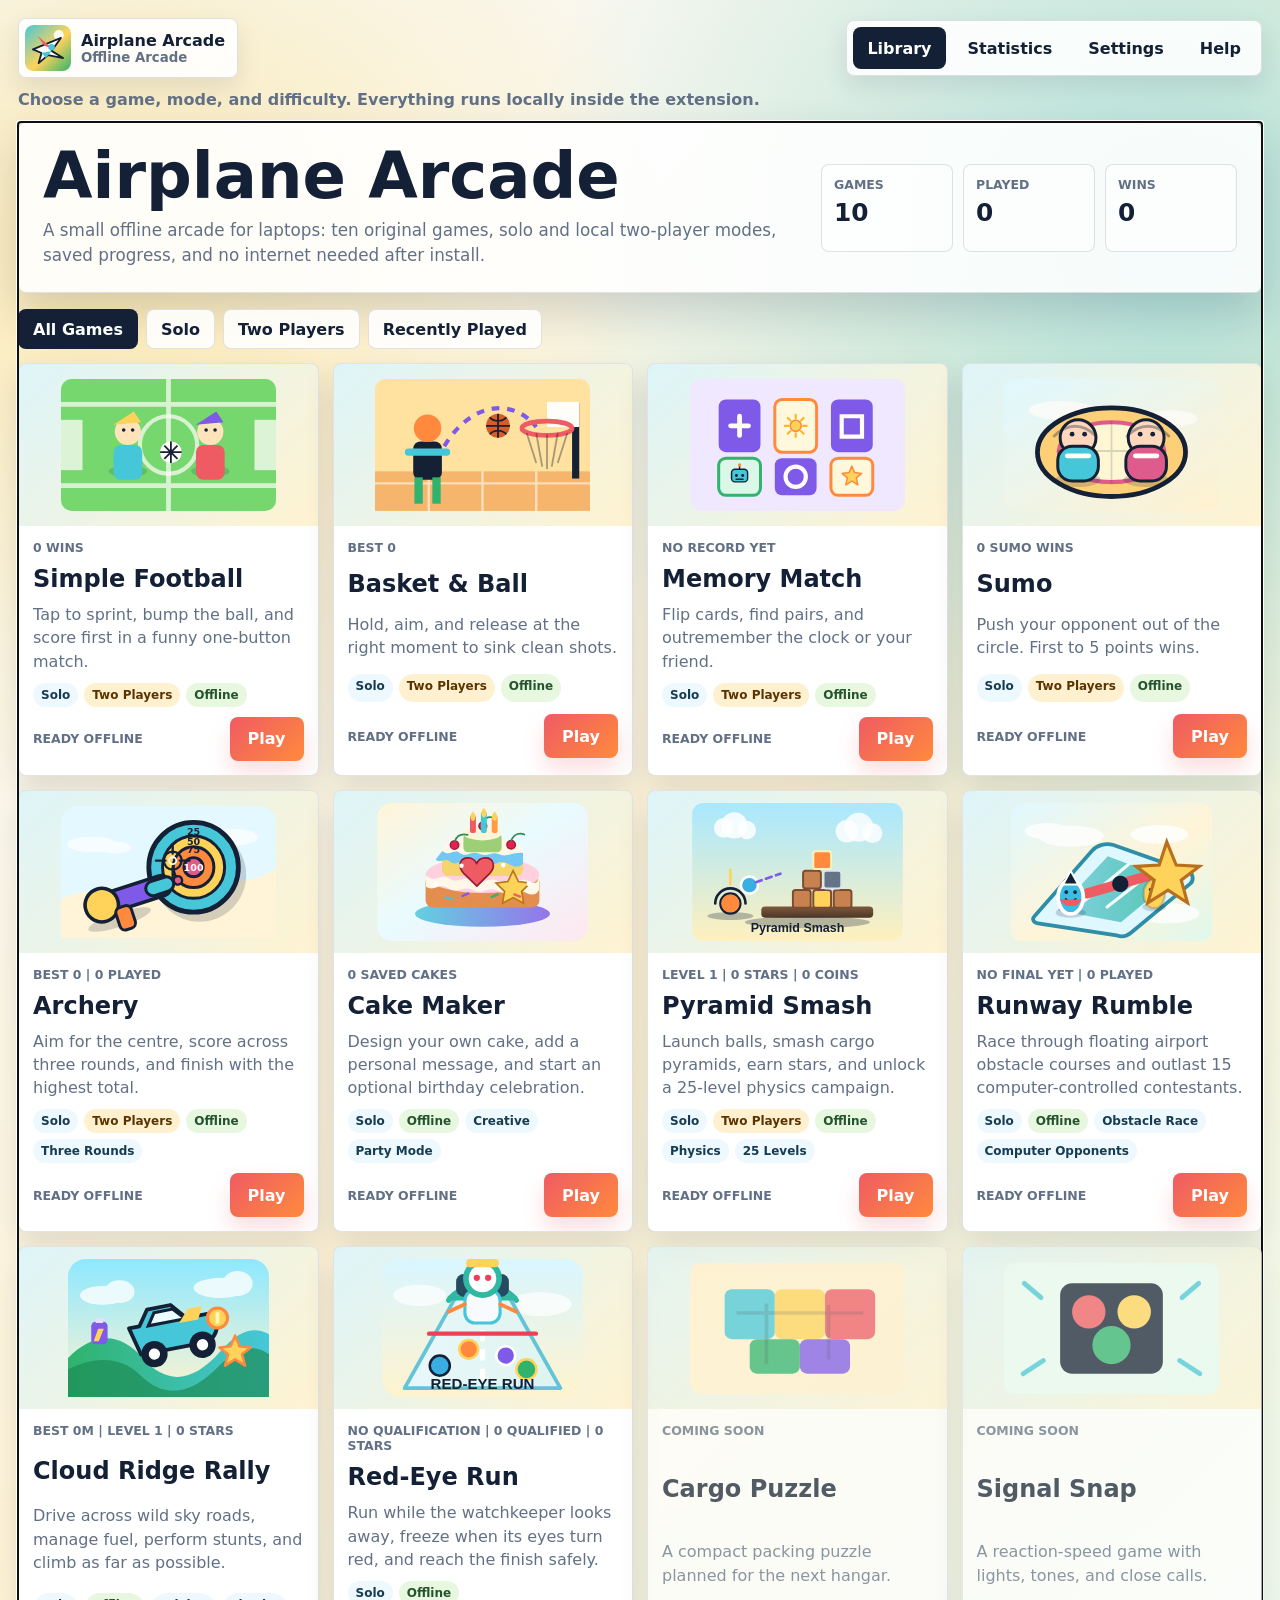
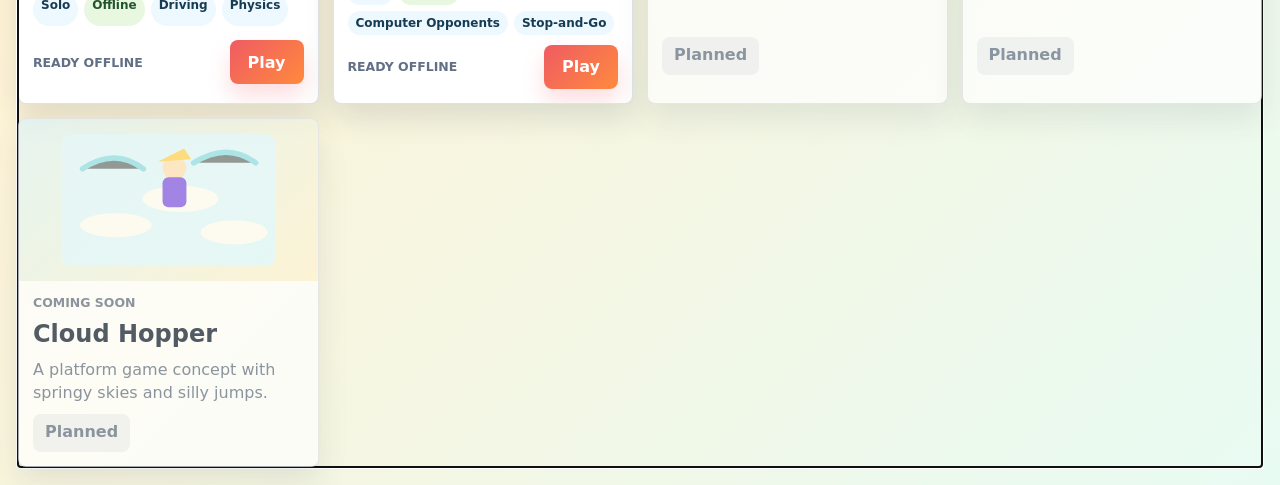
==== commit 44425130: "Replace Cloud Crew with Pyramid Smash and extend Rally" ====
--- a/arcade/index.html
+++ b/arcade/index.html
@@ -12,7 +12,7 @@
     <link rel="stylesheet" href="../games/sumo/sumo.css" />
     <link rel="stylesheet" href="../games/archery/archery.css" />
     <link rel="stylesheet" href="../games/cake-maker/cake-maker.css" />
-    <link rel="stylesheet" href="../games/cloud-crew-clash/cloud-crew-clash.css" />
+    <link rel="stylesheet" href="../games/pyramid-smash/pyramid-smash.css" />
     <link rel="stylesheet" href="../games/runway-rumble/runway-rumble.css" />
     <link rel="stylesheet" href="../games/cloud-ridge-rally/cloud-ridge-rally.css" />
     <link rel="stylesheet" href="../games/red-eye-run/red-eye-run.css" />
--- a/games/pyramid-smash/pyramid-smash.css
+++ b/games/pyramid-smash/pyramid-smash.css
@@ -0,0 +1,376 @@
+.pyramid-smash-game {
+  --pyramid-blue: #38aee2;
+  --pyramid-gold: #ffd35a;
+  --pyramid-orange: #ff8a3d;
+  --pyramid-red: #ef5b63;
+  --pyramid-green: #2fb36d;
+  --pyramid-violet: #7f59e8;
+}
+
+.pyramid-smash-game.is-playing {
+  display: grid;
+  grid-template-rows: auto minmax(0, 1fr);
+  align-content: stretch;
+  min-height: calc(100vh - 126px);
+}
+
+.pyramid-game-bar {
+  margin-bottom: 12px;
+}
+
+.pyramid-mini-stats,
+.pyramid-live-stats {
+  min-width: 260px;
+}
+
+.pyramid-screen-title {
+  position: absolute;
+  width: 1px;
+  height: 1px;
+  overflow: hidden;
+  clip: rect(0, 0, 0, 0);
+}
+
+.pyramid-menu-panel,
+.pyramid-map-panel,
+.pyramid-preview-panel,
+.pyramid-result-panel {
+  padding: 22px;
+  border: 1px solid var(--line);
+  border-radius: 8px;
+  background: var(--panel);
+  box-shadow: var(--shadow);
+}
+
+.pyramid-menu-panel h2,
+.pyramid-map-panel h2,
+.pyramid-preview-panel h2,
+.pyramid-result-panel h2 {
+  margin: 4px 0 10px;
+  font-size: 2rem;
+  line-height: 1.05;
+  letter-spacing: 0;
+}
+
+.pyramid-menu-panel p,
+.pyramid-preview-panel p,
+.pyramid-result-panel p {
+  margin: 0;
+  color: var(--muted);
+  line-height: 1.45;
+  font-weight: 720;
+}
+
+.pyramid-info-grid,
+.pyramid-choice-grid {
+  display: grid;
+  grid-template-columns: repeat(4, minmax(0, 1fr));
+  gap: 12px;
+  margin: 18px 0;
+}
+
+.pyramid-info-card,
+.pyramid-choice-card,
+.pyramid-ball-card,
+.pyramid-level-node,
+.pyramid-live-line {
+  padding: 14px;
+  border: 1px solid var(--line);
+  border-radius: 8px;
+  background: rgba(255, 255, 255, 0.72);
+}
+
+[data-theme="dark"] .pyramid-info-card,
+[data-theme="dark"] .pyramid-choice-card,
+[data-theme="dark"] .pyramid-ball-card,
+[data-theme="dark"] .pyramid-level-node,
+[data-theme="dark"] .pyramid-live-line {
+  background: rgba(255, 255, 255, 0.07);
+}
+
+.pyramid-info-card h3 {
+  margin: 0 0 8px;
+  font-size: 1.02rem;
+}
+
+.pyramid-info-card p {
+  margin: 0;
+  color: var(--muted);
+  font-size: 0.95rem;
+}
+
+.pyramid-choice-card {
+  display: grid;
+  gap: 8px;
+  min-height: 132px;
+  color: var(--ink);
+  text-align: left;
+}
+
+.pyramid-choice-card strong,
+.pyramid-level-node strong {
+  font-size: 1.18rem;
+}
+
+.pyramid-choice-card span,
+.pyramid-level-node span,
+.pyramid-level-node small {
+  color: var(--muted);
+  line-height: 1.35;
+}
+
+.pyramid-choice-card.is-selected,
+.pyramid-level-node.is-selected {
+  color: white;
+  background: var(--pyramid-orange);
+  border-color: transparent;
+}
+
+.pyramid-choice-card.is-selected span,
+.pyramid-level-node.is-selected span,
+.pyramid-level-node.is-selected small {
+  color: rgba(255, 255, 255, 0.9);
+}
+
+.pyramid-choice-row {
+  display: flex;
+  flex-wrap: wrap;
+  gap: 10px;
+  margin: 18px 0 4px;
+}
+
+.pyramid-pill {
+  display: grid;
+  min-width: 138px;
+  gap: 2px;
+  padding: 10px 12px;
+  border: 1px solid var(--line);
+  border-radius: 8px;
+  background: rgba(255, 255, 255, 0.74);
+}
+
+.pyramid-pill small {
+  color: var(--muted);
+  font-size: 0.75rem;
+  font-weight: 850;
+  text-transform: uppercase;
+}
+
+.pyramid-pill strong {
+  font-size: 1rem;
+}
+
+.pyramid-menu-actions {
+  display: flex;
+  flex-wrap: wrap;
+  gap: 10px;
+  margin-top: 18px;
+}
+
+.pyramid-menu-actions button,
+.pyramid-inventory-button,
+.pyramid-side button,
+.pyramid-pause-card button {
+  min-height: 42px;
+  padding: 0 14px;
+  color: var(--ink);
+  background: rgba(255, 255, 255, 0.88);
+  border: 1px solid var(--line);
+}
+
+.pyramid-menu-actions .primary-action,
+.pyramid-side .primary-action,
+.pyramid-pause-card .primary-action {
+  color: white;
+  background: var(--pyramid-orange);
+  border-color: transparent;
+}
+
+.pyramid-ball-guide {
+  display: grid;
+  grid-template-columns: repeat(4, minmax(0, 1fr));
+  gap: 10px;
+  margin-top: 18px;
+}
+
+.pyramid-ball-card {
+  display: grid;
+  grid-template-columns: auto minmax(0, 1fr);
+  gap: 6px 10px;
+  align-items: center;
+}
+
+.pyramid-ball-card span:last-child {
+  grid-column: 1 / -1;
+  color: var(--muted);
+  font-weight: 720;
+  line-height: 1.35;
+}
+
+.pyramid-ball-icon {
+  --ball: #38aee2;
+  --accent: #ffffff;
+  display: inline-block;
+  width: 28px;
+  height: 28px;
+  flex: 0 0 auto;
+  border: 4px solid var(--accent);
+  border-radius: 50%;
+  background: var(--ball);
+  box-shadow: inset -5px -5px 0 rgba(19, 32, 53, 0.12);
+}
+
+.pyramid-name-grid {
+  display: grid;
+  grid-template-columns: repeat(2, minmax(0, 1fr));
+  gap: 12px;
+  margin-top: 14px;
+}
+
+.pyramid-level-map {
+  display: grid;
+  grid-template-columns: repeat(5, minmax(0, 1fr));
+  gap: 10px;
+  margin-top: 18px;
+}
+
+.pyramid-level-node {
+  display: grid;
+  min-height: 106px;
+  color: var(--ink);
+  text-align: left;
+}
+
+.pyramid-level-node.is-locked {
+  opacity: 0.58;
+}
+
+.pyramid-play-shell {
+  display: grid;
+  grid-template-columns: minmax(0, 1fr) 290px;
+  gap: 14px;
+  min-height: 0;
+}
+
+.pyramid-stage {
+  position: relative;
+  min-height: 620px;
+  overflow: hidden;
+  border: 1px solid var(--line);
+  border-radius: 8px;
+  background: #a8e8ff;
+  box-shadow: var(--shadow);
+}
+
+.pyramid-canvas {
+  display: block;
+  width: 100%;
+  height: min(72vh, 720px);
+  min-height: 620px;
+}
+
+.pyramid-side {
+  display: grid;
+  align-content: start;
+  gap: 10px;
+  min-height: 620px;
+  padding: 14px;
+  border: 1px solid var(--line);
+  border-radius: 8px;
+  background: var(--panel);
+  box-shadow: var(--shadow);
+}
+
+.pyramid-side h2 {
+  margin: 0;
+  font-size: 1.12rem;
+}
+
+.pyramid-side p {
+  margin: 0;
+  color: var(--muted);
+  line-height: 1.45;
+  font-weight: 720;
+}
+
+.pyramid-inventory {
+  display: grid;
+  gap: 8px;
+}
+
+.pyramid-inventory-button {
+  display: flex;
+  align-items: center;
+  justify-content: flex-start;
+  gap: 10px;
+  width: 100%;
+  text-align: left;
+}
+
+.pyramid-inventory-button.is-selected {
+  color: white;
+  background: var(--pyramid-blue);
+}
+
+.pyramid-live-line {
+  min-height: 64px;
+  color: var(--muted);
+  line-height: 1.35;
+  font-weight: 820;
+}
+
+.pyramid-result-panel.is-win {
+  border-color: rgba(47, 179, 109, 0.42);
+}
+
+.pyramid-result-panel.is-fail {
+  border-color: rgba(239, 91, 99, 0.38);
+}
+
+.pyramid-pause-card {
+  display: grid;
+  width: min(520px, calc(100% - 32px));
+  gap: 10px;
+  padding: 22px;
+  border: 1px solid var(--line);
+  border-radius: 8px;
+  background: var(--panel-solid);
+  box-shadow: var(--shadow);
+}
+
+.pyramid-pause-card h2,
+.pyramid-pause-card p {
+  margin: 0;
+}
+
+.pyramid-smash-game .game-overlay.is-visible {
+  position: absolute;
+  inset: 0;
+  display: grid;
+  place-items: center;
+  background: rgba(19, 32, 53, 0.28);
+  backdrop-filter: blur(3px);
+}
+
+[data-theme="contrast"] .pyramid-choice-card.is-selected,
+[data-theme="contrast"] .pyramid-level-node.is-selected,
+[data-theme="contrast"] .pyramid-menu-actions .primary-action,
+[data-theme="contrast"] .pyramid-side .primary-action {
+  background: #050a12;
+}
+
+@media (max-width: 1120px) {
+  .pyramid-info-grid,
+  .pyramid-choice-grid,
+  .pyramid-ball-guide {
+    grid-template-columns: repeat(2, minmax(0, 1fr));
+  }
+
+  .pyramid-play-shell {
+    grid-template-columns: 1fr;
+  }
+
+  .pyramid-side {
+    min-height: auto;
+  }
+}
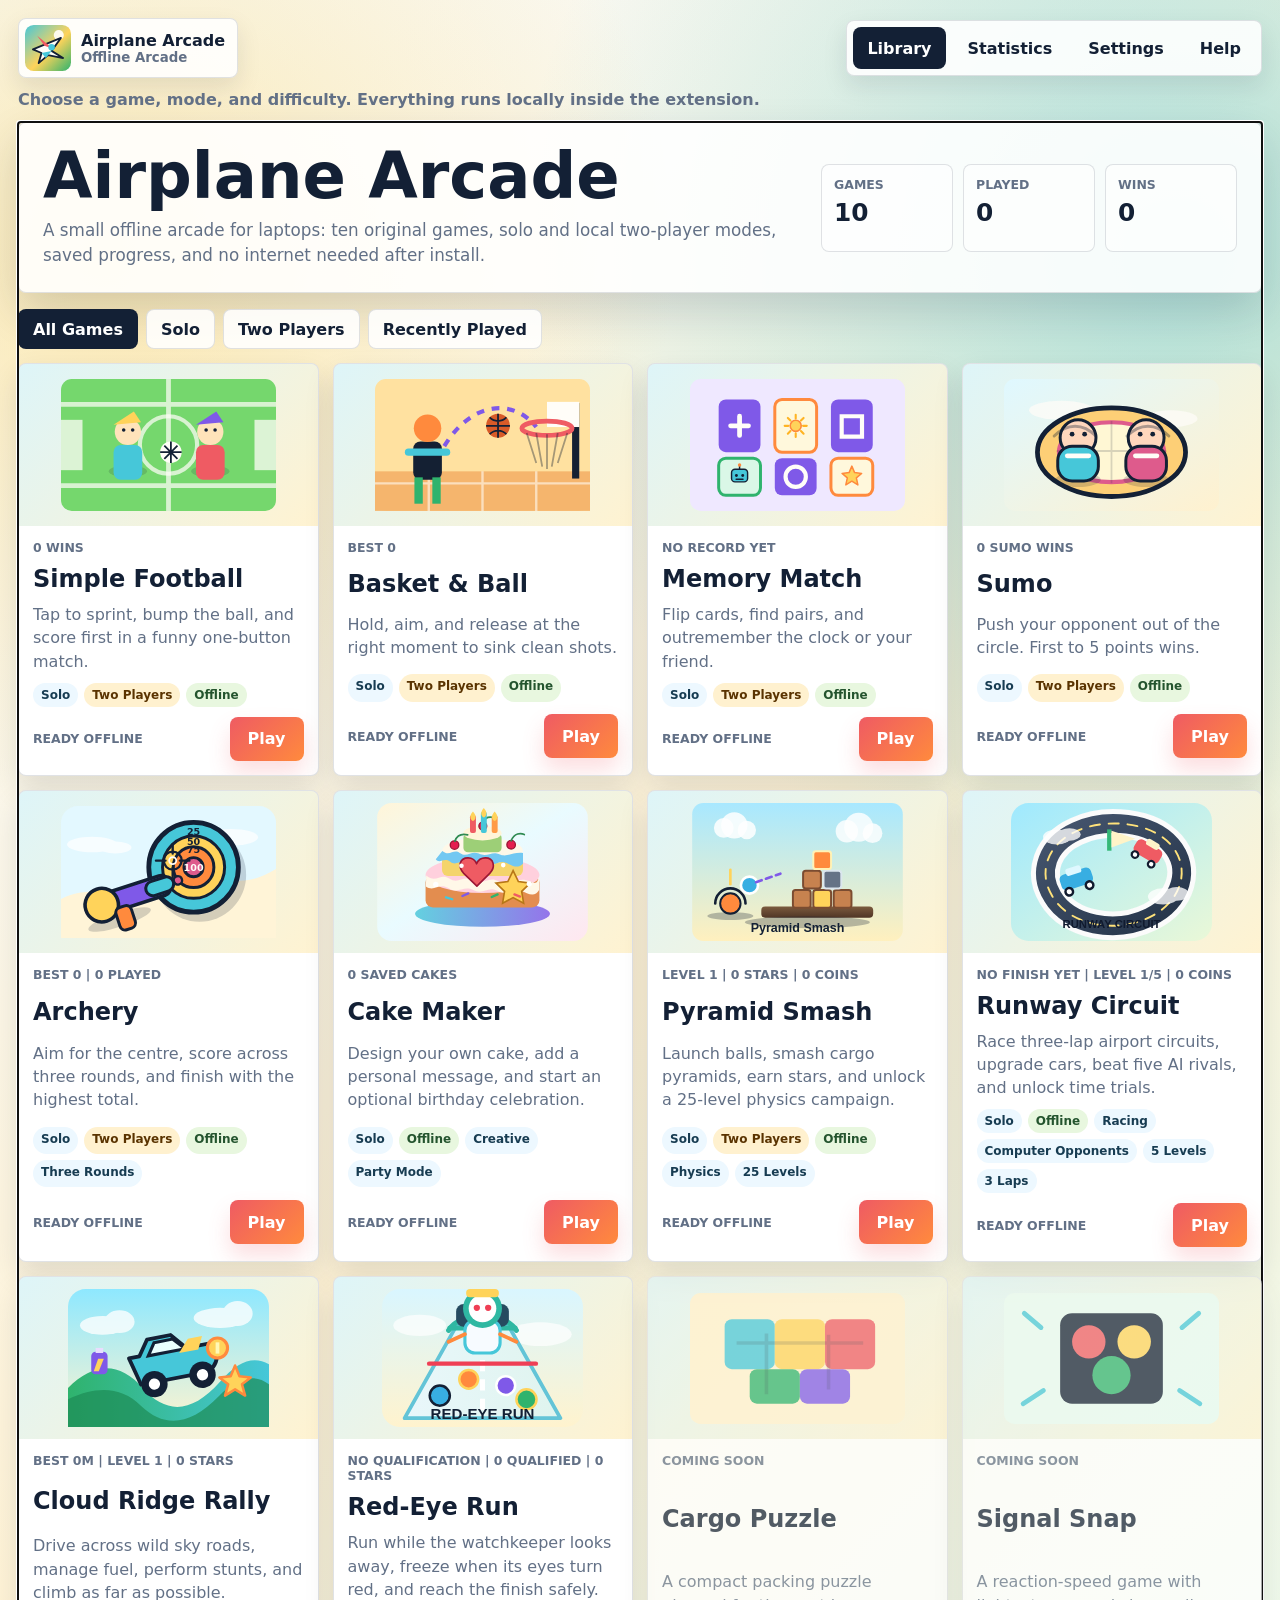
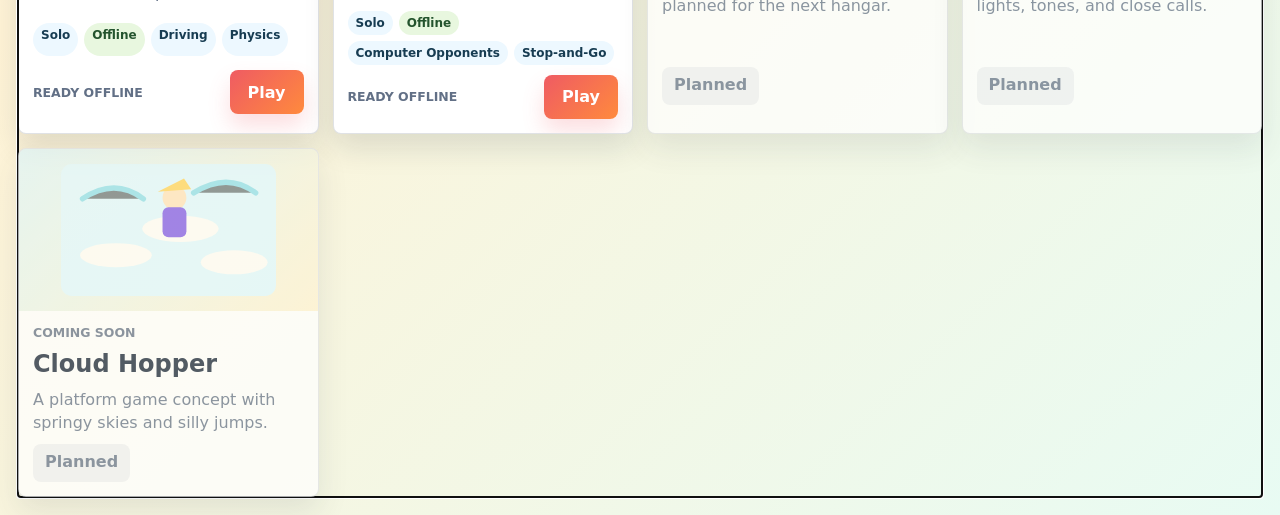
==== commit 6f79343f: "Add Runway Circuit and remove Runway Rumble" ====
--- a/arcade/index.html
+++ b/arcade/index.html
@@ -13,7 +13,7 @@
     <link rel="stylesheet" href="../games/archery/archery.css" />
     <link rel="stylesheet" href="../games/cake-maker/cake-maker.css" />
     <link rel="stylesheet" href="../games/pyramid-smash/pyramid-smash.css" />
-    <link rel="stylesheet" href="../games/runway-rumble/runway-rumble.css" />
+    <link rel="stylesheet" href="../games/runway-circuit/runway-circuit.css" />
     <link rel="stylesheet" href="../games/cloud-ridge-rally/cloud-ridge-rally.css" />
     <link rel="stylesheet" href="../games/red-eye-run/red-eye-run.css" />
     <script type="module" src="arcade.js"></script>
--- a/games/runway-circuit/runway-circuit.css
+++ b/games/runway-circuit/runway-circuit.css
@@ -0,0 +1,326 @@
+.runway-circuit-game {
+  --circuit-blue: #38aee2;
+  --circuit-gold: #ffd35a;
+  --circuit-orange: #ff8a3d;
+  --circuit-red: #ef5b63;
+  --circuit-green: #2fb36d;
+  --circuit-violet: #7f59e8;
+}
+
+.runway-circuit-game.is-playing {
+  display: grid;
+  grid-template-rows: auto minmax(0, 1fr);
+  min-height: calc(100vh - 126px);
+}
+
+.circuit-game-bar {
+  margin-bottom: 12px;
+}
+
+.circuit-mini-stats,
+.circuit-live-stats {
+  min-width: 280px;
+}
+
+.circuit-screen-title {
+  position: absolute;
+  width: 1px;
+  height: 1px;
+  overflow: hidden;
+  clip: rect(0, 0, 0, 0);
+}
+
+.circuit-menu-panel,
+.circuit-map-panel,
+.circuit-preview-panel,
+.circuit-result-panel {
+  padding: 22px;
+  border: 1px solid var(--line);
+  border-radius: 8px;
+  background: var(--panel);
+  box-shadow: var(--shadow);
+}
+
+.circuit-menu-panel h2,
+.circuit-map-panel h2,
+.circuit-preview-panel h2,
+.circuit-result-panel h2 {
+  margin: 4px 0 10px;
+  font-size: 2rem;
+  line-height: 1.05;
+  letter-spacing: 0;
+}
+
+.circuit-menu-panel p,
+.circuit-preview-panel p,
+.circuit-result-panel p {
+  margin: 0;
+  color: var(--muted);
+  line-height: 1.45;
+  font-weight: 720;
+}
+
+.circuit-info-grid,
+.circuit-choice-grid,
+.circuit-car-grid,
+.circuit-upgrade-grid {
+  display: grid;
+  grid-template-columns: repeat(4, minmax(0, 1fr));
+  gap: 12px;
+  margin: 18px 0;
+}
+
+.circuit-info-card,
+.circuit-choice-card,
+.circuit-level-node,
+.circuit-car-card,
+.circuit-upgrade-card {
+  padding: 14px;
+  border: 1px solid var(--line);
+  border-radius: 8px;
+  background: rgba(255, 255, 255, 0.72);
+}
+
+[data-theme="dark"] .circuit-info-card,
+[data-theme="dark"] .circuit-choice-card,
+[data-theme="dark"] .circuit-level-node,
+[data-theme="dark"] .circuit-car-card,
+[data-theme="dark"] .circuit-upgrade-card {
+  background: rgba(255, 255, 255, 0.07);
+}
+
+.circuit-info-card h3,
+.circuit-upgrade-card h3 {
+  margin: 0 0 8px;
+  font-size: 1.02rem;
+}
+
+.circuit-info-card p,
+.circuit-choice-card span,
+.circuit-level-node span,
+.circuit-level-node small {
+  margin: 0;
+  color: var(--muted);
+  font-size: 0.95rem;
+}
+
+.circuit-choice-card,
+.circuit-level-node,
+.circuit-car-card {
+  display: grid;
+  gap: 8px;
+  min-height: 132px;
+  color: var(--ink);
+  text-align: left;
+}
+
+.circuit-choice-card strong,
+.circuit-level-node strong,
+.circuit-car-card strong {
+  font-size: 1.13rem;
+}
+
+.circuit-choice-card.is-selected,
+.circuit-level-node.is-selected,
+.circuit-car-card.is-selected {
+  color: white;
+  background: var(--circuit-blue);
+  border-color: transparent;
+}
+
+.circuit-choice-card.is-selected span,
+.circuit-level-node.is-selected span,
+.circuit-level-node.is-selected small,
+.circuit-car-card.is-selected p {
+  color: rgba(255, 255, 255, 0.9);
+}
+
+.circuit-choice-row {
+  display: flex;
+  flex-wrap: wrap;
+  gap: 10px;
+  margin: 18px 0 4px;
+}
+
+.circuit-pill {
+  display: grid;
+  min-width: 136px;
+  gap: 2px;
+  padding: 10px 12px;
+  border: 1px solid var(--line);
+  border-radius: 8px;
+  background: rgba(255, 255, 255, 0.74);
+}
+
+.circuit-pill small {
+  color: var(--muted);
+  font-size: 0.74rem;
+  font-weight: 850;
+  text-transform: uppercase;
+}
+
+.circuit-menu-actions {
+  display: flex;
+  flex-wrap: wrap;
+  gap: 10px;
+  margin-top: 18px;
+}
+
+.circuit-menu-actions button,
+.circuit-pause-card button,
+.circuit-upgrade-card button {
+  min-height: 42px;
+  padding: 0 14px;
+  color: var(--ink);
+  background: rgba(255, 255, 255, 0.88);
+  border: 1px solid var(--line);
+}
+
+.circuit-menu-actions .primary-action,
+.circuit-upgrade-card .primary-action,
+.circuit-pause-card .primary-action {
+  color: white;
+  background: var(--circuit-blue);
+  border-color: transparent;
+}
+
+.circuit-level-map {
+  display: grid;
+  grid-template-columns: repeat(5, minmax(0, 1fr));
+  gap: 10px;
+  margin-top: 18px;
+}
+
+.circuit-level-node {
+  min-height: 124px;
+}
+
+.circuit-level-node.is-locked,
+.circuit-car-card:disabled {
+  opacity: 0.58;
+}
+
+.circuit-car-grid {
+  grid-template-columns: repeat(5, minmax(0, 1fr));
+}
+
+.circuit-car-swatch {
+  --car: #38aee2;
+  --accent: #ffffff;
+  position: relative;
+  display: inline-block;
+  width: 70px;
+  height: 38px;
+  border: 4px solid var(--accent);
+  border-radius: 18px 22px 16px 18px;
+  background: var(--car);
+  box-shadow: inset -8px -7px 0 rgba(19, 32, 53, 0.13);
+}
+
+.circuit-car-swatch::after {
+  content: "";
+  position: absolute;
+  inset: 8px 18px 8px 30px;
+  border-radius: 8px;
+  background: var(--accent);
+}
+
+.circuit-stat-bars,
+.circuit-upgrade-card {
+  display: grid;
+  gap: 8px;
+}
+
+.circuit-stat-bars span {
+  display: grid;
+  grid-template-columns: 54px minmax(0, 1fr);
+  align-items: center;
+  gap: 8px;
+}
+
+.circuit-stat-bars small,
+.circuit-upgrade-card p {
+  color: var(--muted);
+  font-weight: 780;
+}
+
+.circuit-meter {
+  display: block;
+  height: 9px;
+  overflow: hidden;
+  border-radius: 9px;
+  background: rgba(19, 32, 53, 0.13);
+}
+
+.circuit-meter b {
+  display: block;
+  height: 100%;
+  border-radius: inherit;
+  background: linear-gradient(90deg, var(--circuit-green), var(--circuit-gold), var(--circuit-orange));
+}
+
+.circuit-stage {
+  position: relative;
+  min-height: 660px;
+  overflow: hidden;
+  border: 1px solid var(--line);
+  border-radius: 8px;
+  background: #a8e8ff;
+  box-shadow: var(--shadow);
+}
+
+.circuit-canvas {
+  display: block;
+  width: 100%;
+  height: min(76vh, 780px);
+  min-height: 660px;
+}
+
+.runway-circuit-game .game-overlay.is-visible {
+  position: absolute;
+  inset: 0;
+  display: grid;
+  place-items: center;
+  background: rgba(19, 32, 53, 0.28);
+  backdrop-filter: blur(3px);
+}
+
+.circuit-pause-card {
+  display: grid;
+  width: min(540px, calc(100% - 32px));
+  gap: 10px;
+  padding: 22px;
+  border: 1px solid var(--line);
+  border-radius: 8px;
+  background: var(--panel-solid);
+  box-shadow: var(--shadow);
+}
+
+.circuit-pause-card h2,
+.circuit-pause-card p {
+  margin: 0;
+}
+
+.circuit-result-panel.is-win {
+  border-color: rgba(47, 179, 109, 0.42);
+}
+
+[data-theme="contrast"] .circuit-menu-actions .primary-action,
+[data-theme="contrast"] .circuit-choice-card.is-selected,
+[data-theme="contrast"] .circuit-level-node.is-selected,
+[data-theme="contrast"] .circuit-car-card.is-selected {
+  background: #050a12;
+}
+
+@media (max-width: 1180px) {
+  .circuit-info-grid,
+  .circuit-choice-grid,
+  .circuit-upgrade-grid {
+    grid-template-columns: repeat(2, minmax(0, 1fr));
+  }
+
+  .circuit-car-grid,
+  .circuit-level-map {
+    grid-template-columns: repeat(3, minmax(0, 1fr));
+  }
+}
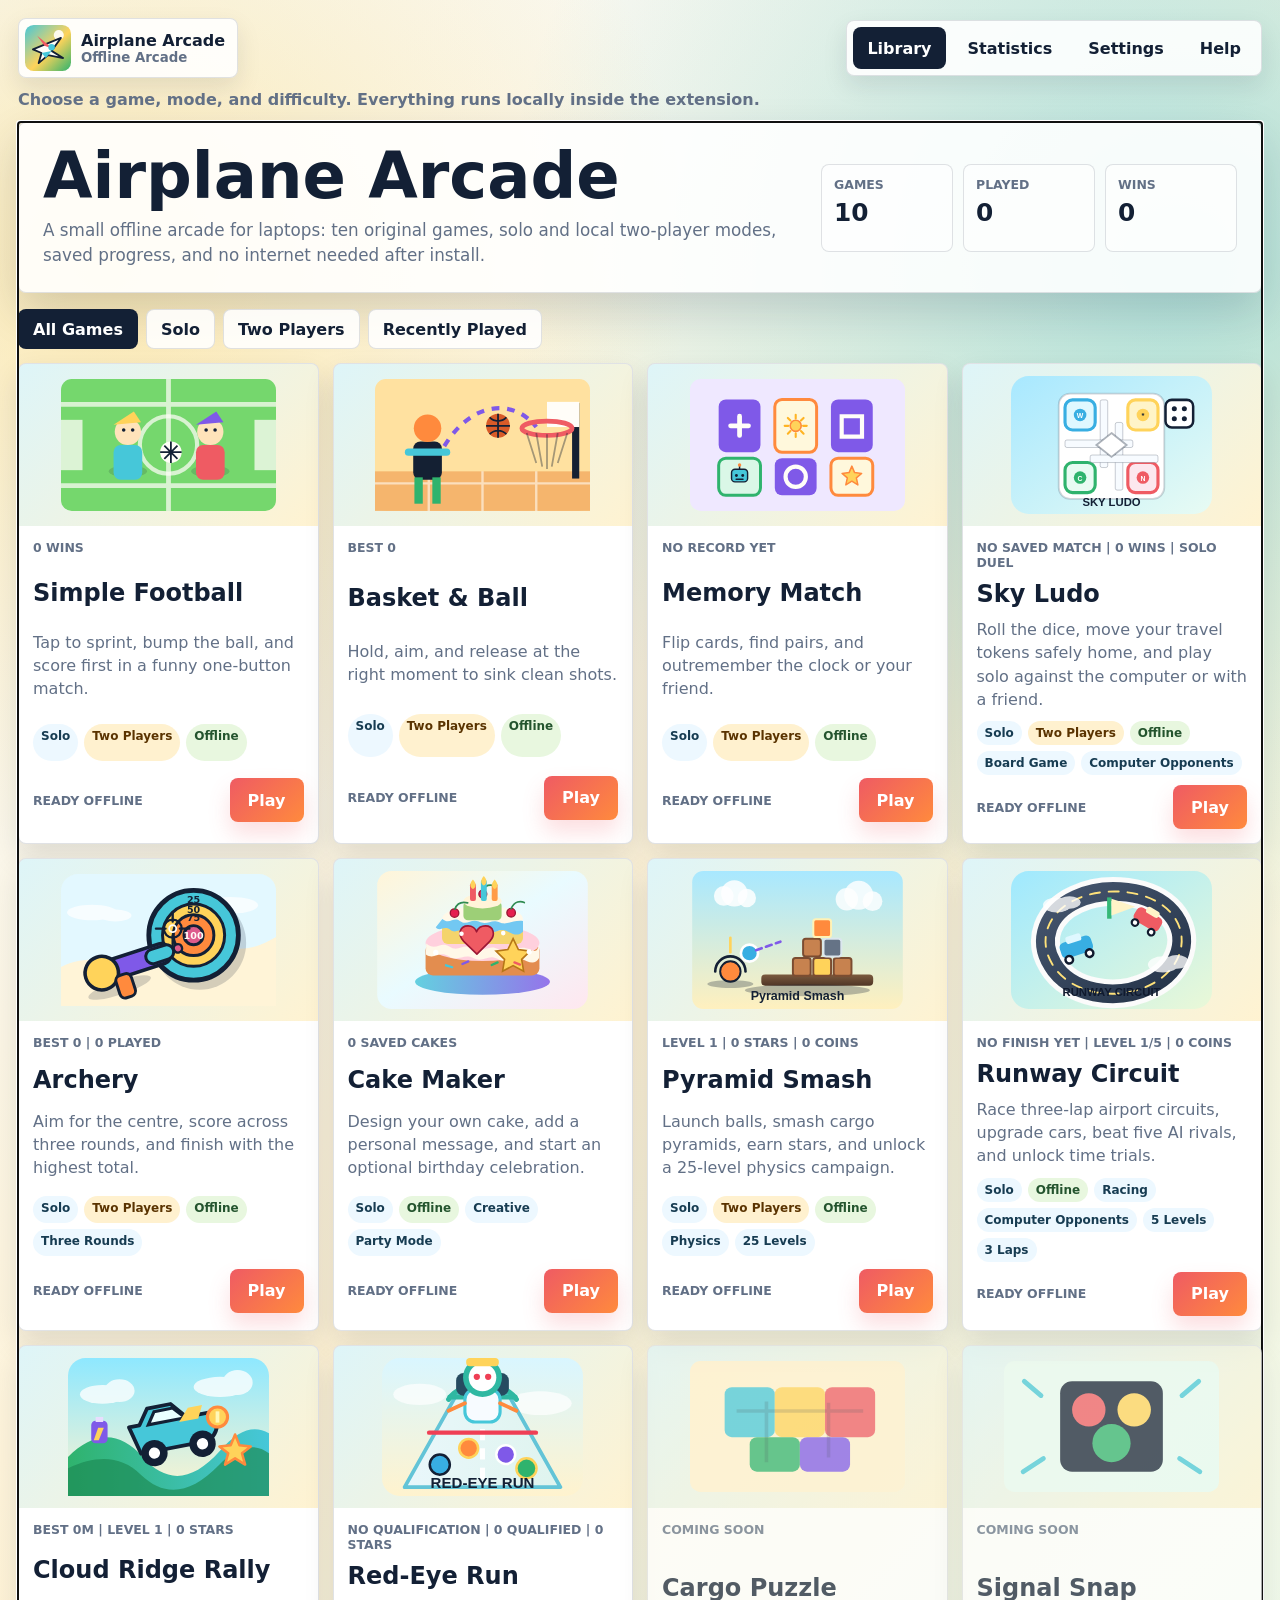
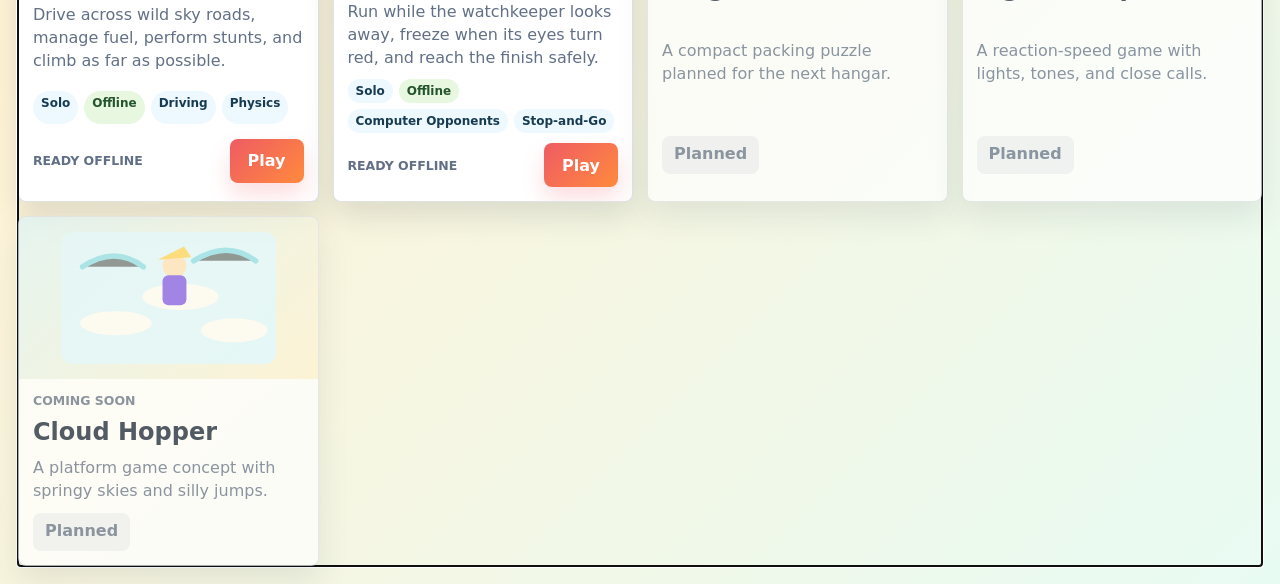
==== commit ce0e5789: "Replace Sumo with Sky Ludo" ====
--- a/arcade/index.html
+++ b/arcade/index.html
@@ -9,7 +9,7 @@
     <link rel="stylesheet" href="../games/football/football.css" />
     <link rel="stylesheet" href="../games/basketball/basketball.css" />
     <link rel="stylesheet" href="../games/memory/memory.css" />
-    <link rel="stylesheet" href="../games/sumo/sumo.css" />
+    <link rel="stylesheet" href="../games/sky-ludo/sky-ludo.css" />
     <link rel="stylesheet" href="../games/archery/archery.css" />
     <link rel="stylesheet" href="../games/cake-maker/cake-maker.css" />
     <link rel="stylesheet" href="../games/pyramid-smash/pyramid-smash.css" />
--- a/games/sky-ludo/sky-ludo.css
+++ b/games/sky-ludo/sky-ludo.css
@@ -0,0 +1,361 @@
+.sky-ludo-game {
+  --ludo-blue: #38aee2;
+  --ludo-yellow: #ffd35a;
+  --ludo-green: #2fb36d;
+  --ludo-coral: #ef5b63;
+  --ludo-ink: #132035;
+}
+
+.sky-ludo-game.is-playing {
+  display: grid;
+  grid-template-rows: auto minmax(0, 1fr);
+  min-height: calc(100vh - 126px);
+}
+
+.sky-ludo-bar {
+  margin-bottom: 12px;
+}
+
+.sky-ludo-mini-stats,
+.sky-ludo-live-stats {
+  min-width: 280px;
+}
+
+.sky-ludo-screen-title {
+  position: absolute;
+  width: 1px;
+  height: 1px;
+  overflow: hidden;
+  clip: rect(0, 0, 0, 0);
+}
+
+.sky-ludo-menu-panel,
+.sky-ludo-result-panel {
+  padding: 22px;
+  border: 1px solid var(--line);
+  border-radius: 8px;
+  background: var(--panel);
+  box-shadow: var(--shadow);
+}
+
+.sky-ludo-menu-panel h2,
+.sky-ludo-result-panel h2 {
+  margin: 4px 0 10px;
+  font-size: 2rem;
+  line-height: 1.05;
+  letter-spacing: 0;
+}
+
+.sky-ludo-menu-panel p,
+.sky-ludo-result-panel p,
+.sky-ludo-note {
+  margin: 0;
+  color: var(--muted);
+  line-height: 1.45;
+  font-weight: 720;
+}
+
+.sky-ludo-info-grid,
+.sky-ludo-choice-grid,
+.sky-ludo-setup-grid {
+  display: grid;
+  grid-template-columns: repeat(2, minmax(0, 1fr));
+  gap: 14px;
+  margin-top: 16px;
+}
+
+.sky-ludo-choice-grid {
+  grid-template-columns: repeat(3, minmax(0, 1fr));
+}
+
+.sky-ludo-info-card,
+.sky-ludo-choice-card {
+  display: grid;
+  gap: 10px;
+  min-height: 120px;
+  padding: 16px;
+  border: 1px solid var(--line);
+  border-radius: 8px;
+  background: rgba(255, 255, 255, 0.74);
+  color: var(--ink);
+  text-align: left;
+}
+
+[data-theme="dark"] .sky-ludo-info-card,
+[data-theme="dark"] .sky-ludo-choice-card {
+  background: rgba(11, 18, 32, 0.72);
+}
+
+.sky-ludo-choice-card {
+  cursor: pointer;
+}
+
+.sky-ludo-choice-card strong,
+.sky-ludo-info-card h3 {
+  margin: 0;
+  font-size: 1.08rem;
+}
+
+.sky-ludo-choice-card span,
+.sky-ludo-info-card small {
+  color: var(--muted);
+  font-weight: 760;
+  line-height: 1.35;
+}
+
+.sky-ludo-choice-card.is-selected,
+.sky-ludo-segmented .is-selected,
+.sky-ludo-toggle-row .is-selected,
+.sky-ludo-actions .primary-action,
+.sky-ludo-dice-card .primary-action {
+  background: var(--ludo-blue);
+  color: #fff;
+  border-color: transparent;
+}
+
+.sky-ludo-segmented,
+.sky-ludo-actions {
+  display: flex;
+  flex-wrap: wrap;
+  gap: 10px;
+  margin-top: 16px;
+}
+
+.sky-ludo-segmented {
+  margin-top: 0;
+}
+
+.sky-ludo-segmented button,
+.sky-ludo-actions button,
+.sky-ludo-toggle-row button,
+.sky-ludo-dice-card button,
+.sky-ludo-pause-card button {
+  min-height: 40px;
+  padding: 0 14px;
+  border: 1px solid var(--line);
+  border-radius: 8px;
+  background: rgba(255, 255, 255, 0.88);
+  color: var(--ink);
+  font-weight: 900;
+}
+
+.sky-ludo-toggle-row {
+  display: flex;
+  align-items: center;
+  justify-content: space-between;
+  gap: 12px;
+  padding: 10px 0;
+  border-top: 1px solid var(--line);
+}
+
+.sky-ludo-toggle-row:first-of-type {
+  border-top: 0;
+}
+
+.sky-ludo-toggle-row span {
+  display: grid;
+  gap: 2px;
+}
+
+.sky-ludo-shell {
+  display: grid;
+  grid-template-columns: minmax(620px, 1fr) minmax(280px, 360px);
+  gap: 14px;
+  min-height: 0;
+}
+
+.sky-ludo-board-wrap {
+  position: relative;
+  min-height: 720px;
+  overflow: hidden;
+  border: 1px solid var(--line);
+  border-radius: 8px;
+  background: #a8e8ff;
+  box-shadow: var(--shadow);
+}
+
+.sky-ludo-canvas {
+  display: block;
+  width: 100%;
+  height: min(78vh, 820px);
+  min-height: 720px;
+}
+
+.sky-ludo-side {
+  display: grid;
+  align-content: start;
+  gap: 12px;
+}
+
+.sky-ludo-dice-card,
+.sky-ludo-player-list,
+.sky-ludo-history,
+.sky-ludo-rule-summary,
+.sky-ludo-pause-card {
+  padding: 16px;
+  border: 1px solid var(--line);
+  border-radius: 8px;
+  background: var(--panel);
+  box-shadow: var(--shadow);
+}
+
+.sky-ludo-dice-card {
+  display: grid;
+  gap: 10px;
+}
+
+.sky-ludo-dice-card h2 {
+  margin: 0;
+  font-size: 1.35rem;
+}
+
+.sky-ludo-dice {
+  display: grid;
+  place-items: center;
+  width: 82px;
+  height: 82px;
+  border: 3px solid var(--ludo-ink);
+  border-radius: 8px;
+  background: #fff;
+  color: var(--ludo-ink);
+  font-size: 2.4rem;
+  font-weight: 950;
+  box-shadow: 0 10px 20px rgba(19, 32, 53, 0.14);
+}
+
+.sky-ludo-dice.is-rolling {
+  animation: sky-ludo-bounce 0.28s ease-in-out infinite alternate;
+}
+
+@keyframes sky-ludo-bounce {
+  from {
+    transform: translateY(0) rotate(-4deg);
+  }
+  to {
+    transform: translateY(-7px) rotate(5deg);
+  }
+}
+
+.sky-ludo-message {
+  min-height: 40px;
+}
+
+.sky-ludo-player-list {
+  display: grid;
+  gap: 8px;
+}
+
+.sky-ludo-player-card {
+  display: grid;
+  gap: 4px;
+  padding: 10px;
+  border: 1px solid var(--line);
+  border-left: 7px solid var(--ludo-blue);
+  border-radius: 8px;
+  background: rgba(255, 255, 255, 0.72);
+}
+
+.sky-ludo-player-card[data-player="yellow"] {
+  border-left-color: var(--ludo-yellow);
+}
+
+.sky-ludo-player-card[data-player="green"] {
+  border-left-color: var(--ludo-green);
+}
+
+.sky-ludo-player-card[data-player="coral"] {
+  border-left-color: var(--ludo-coral);
+}
+
+.sky-ludo-player-card.is-active {
+  outline: 3px solid rgba(56, 174, 226, 0.32);
+  background: #fff;
+}
+
+.sky-ludo-player-card p,
+.sky-ludo-player-card span,
+.sky-ludo-rule-summary span,
+.sky-ludo-history li {
+  margin: 0;
+  color: var(--muted);
+  font-weight: 760;
+}
+
+.sky-ludo-history ul {
+  margin: 10px 0 0;
+  padding-left: 18px;
+}
+
+.sky-ludo-rule-summary {
+  display: grid;
+  gap: 6px;
+}
+
+.sky-ludo-rule-summary h3 {
+  margin: 0;
+}
+
+.sky-ludo-game .game-overlay.is-visible {
+  position: absolute;
+  inset: 0;
+  display: grid;
+  place-items: center;
+  background: rgba(19, 32, 53, 0.3);
+  backdrop-filter: blur(3px);
+}
+
+.sky-ludo-pause-card {
+  display: grid;
+  width: min(560px, calc(100% - 32px));
+  gap: 10px;
+  background: var(--panel-solid);
+}
+
+.sky-ludo-ranking {
+  margin: 10px 0 0;
+  padding-left: 24px;
+  font-weight: 840;
+}
+
+.sky-ludo-result-panel.is-win {
+  border-color: rgba(47, 179, 109, 0.42);
+}
+
+[data-theme="contrast"] .sky-ludo-choice-card.is-selected,
+[data-theme="contrast"] .sky-ludo-segmented .is-selected,
+[data-theme="contrast"] .sky-ludo-toggle-row .is-selected,
+[data-theme="contrast"] .sky-ludo-actions .primary-action,
+[data-theme="contrast"] .sky-ludo-dice-card .primary-action {
+  background: #050a12;
+  color: #fff;
+}
+
+@media (prefers-reduced-motion: reduce) {
+  .sky-ludo-dice.is-rolling {
+    animation-duration: 0.01s;
+  }
+}
+
+@media (max-width: 1180px) {
+  .sky-ludo-shell {
+    grid-template-columns: 1fr;
+  }
+
+  .sky-ludo-side {
+    grid-template-columns: repeat(2, minmax(0, 1fr));
+  }
+}
+
+@media (max-width: 820px) {
+  .sky-ludo-info-grid,
+  .sky-ludo-choice-grid,
+  .sky-ludo-setup-grid,
+  .sky-ludo-side {
+    grid-template-columns: 1fr;
+  }
+
+  .sky-ludo-board-wrap,
+  .sky-ludo-canvas {
+    min-height: 560px;
+  }
+}
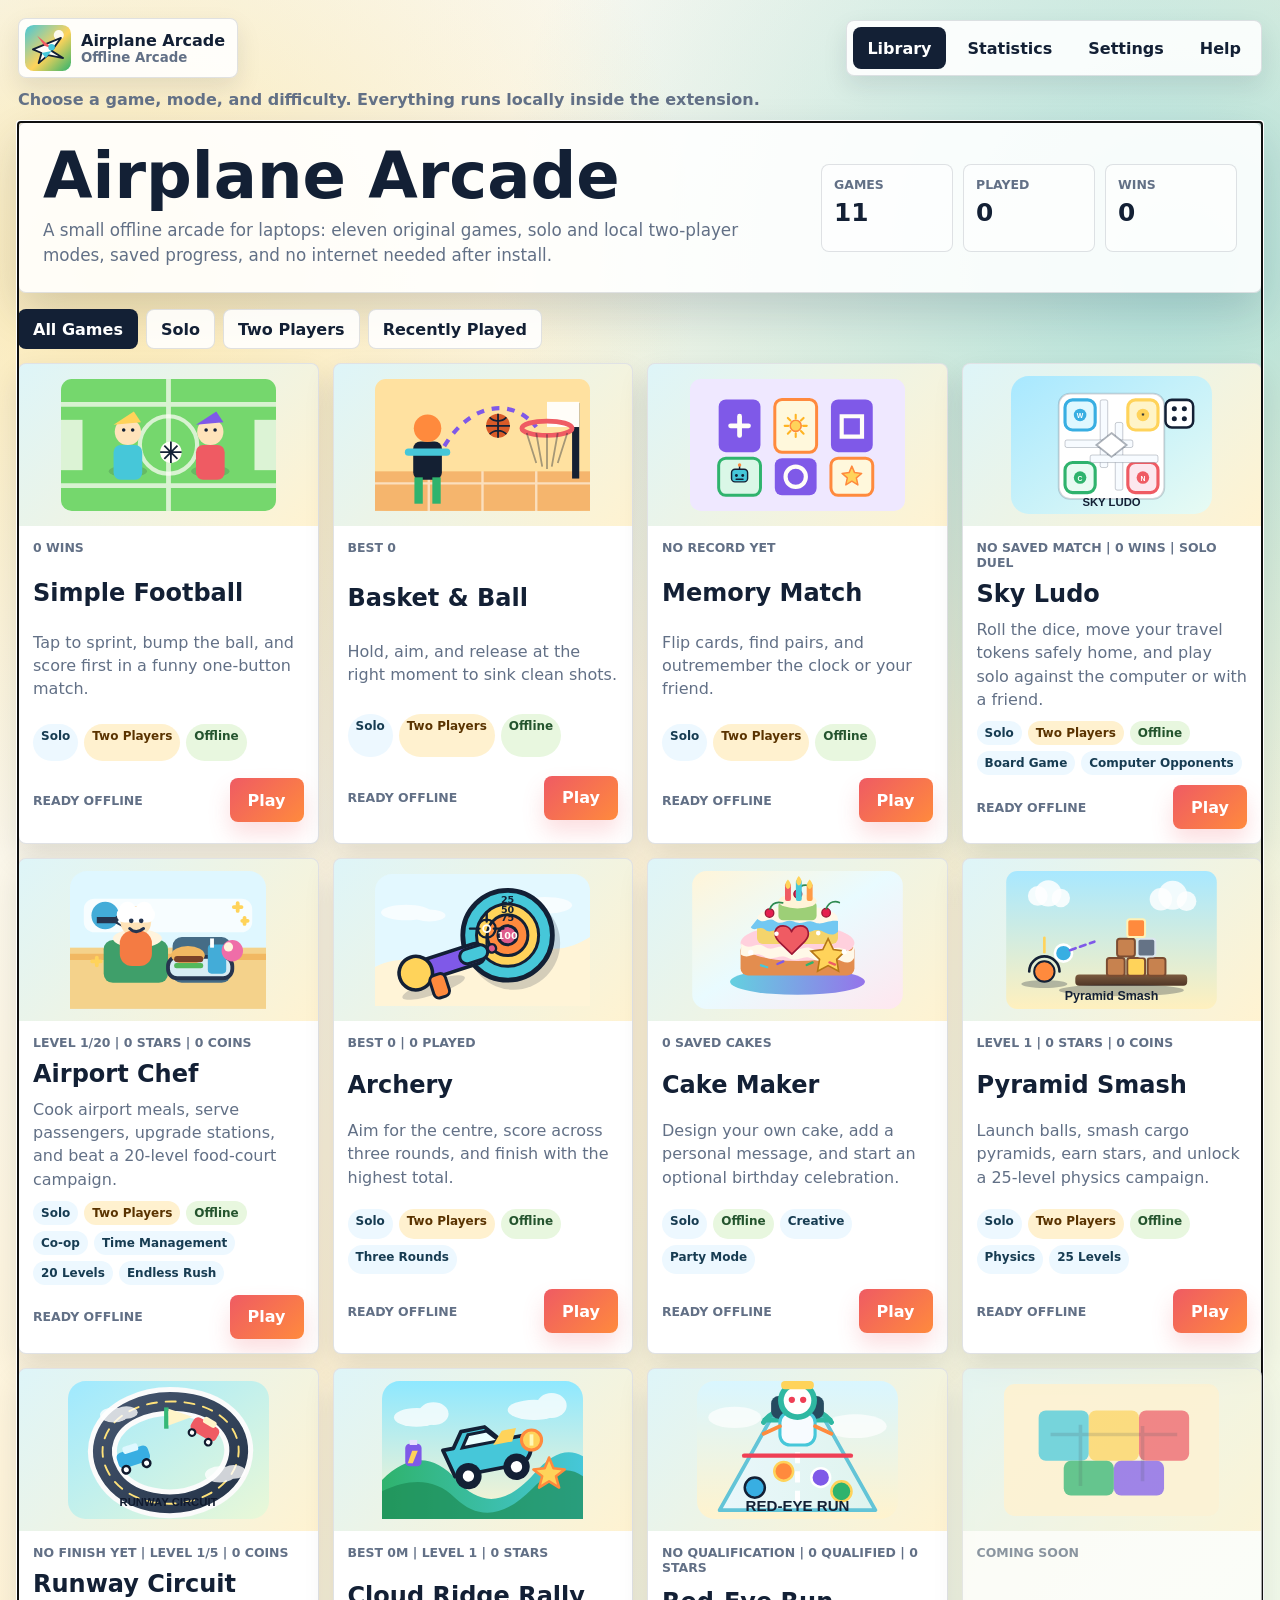
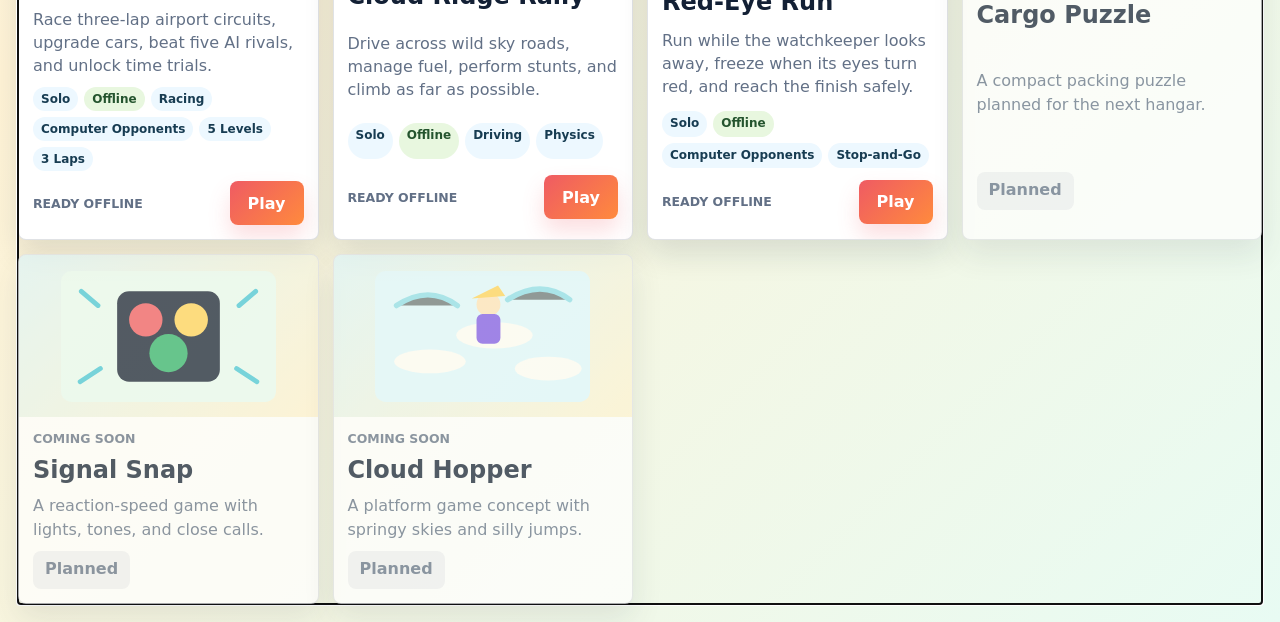
==== commit 966d3f7a: "Add Airport Chef and darken Sky Ludo UI" ====
--- a/arcade/index.html
+++ b/arcade/index.html
@@ -10,6 +10,7 @@
     <link rel="stylesheet" href="../games/basketball/basketball.css" />
     <link rel="stylesheet" href="../games/memory/memory.css" />
     <link rel="stylesheet" href="../games/sky-ludo/sky-ludo.css" />
+    <link rel="stylesheet" href="../games/airport-chef/airport-chef.css" />
     <link rel="stylesheet" href="../games/archery/archery.css" />
     <link rel="stylesheet" href="../games/cake-maker/cake-maker.css" />
     <link rel="stylesheet" href="../games/pyramid-smash/pyramid-smash.css" />
--- a/games/sky-ludo/sky-ludo.css
+++ b/games/sky-ludo/sky-ludo.css
@@ -4,6 +4,14 @@
   --ludo-green: #2fb36d;
   --ludo-coral: #ef5b63;
   --ludo-ink: #132035;
+  --ludo-deep: #101a2e;
+  --ludo-panel: rgba(17, 29, 48, 0.94);
+  --ludo-panel-soft: rgba(24, 39, 63, 0.9);
+  --ludo-panel-solid: #121f35;
+  --ludo-line: rgba(214, 232, 255, 0.2);
+  --ludo-text: #f7fbff;
+  --ludo-muted: #b8cce4;
+  color: var(--ludo-text);
 }
 
 .sky-ludo-game.is-playing {
@@ -32,10 +40,11 @@
 .sky-ludo-menu-panel,
 .sky-ludo-result-panel {
   padding: 22px;
-  border: 1px solid var(--line);
-  border-radius: 8px;
-  background: var(--panel);
-  box-shadow: var(--shadow);
+  border: 1px solid var(--ludo-line);
+  border-radius: 8px;
+  background: linear-gradient(135deg, rgba(18, 31, 53, 0.97), rgba(24, 43, 68, 0.94));
+  box-shadow: 0 18px 44px rgba(7, 13, 25, 0.34);
+  color: var(--ludo-text);
 }
 
 .sky-ludo-menu-panel h2,
@@ -50,7 +59,7 @@
 .sky-ludo-result-panel p,
 .sky-ludo-note {
   margin: 0;
-  color: var(--muted);
+  color: var(--ludo-muted);
   line-height: 1.45;
   font-weight: 720;
 }
@@ -74,10 +83,10 @@
   gap: 10px;
   min-height: 120px;
   padding: 16px;
-  border: 1px solid var(--line);
-  border-radius: 8px;
-  background: rgba(255, 255, 255, 0.74);
-  color: var(--ink);
+  border: 1px solid var(--ludo-line);
+  border-radius: 8px;
+  background: var(--ludo-panel-soft);
+  color: var(--ludo-text);
   text-align: left;
 }
 
@@ -98,7 +107,7 @@
 
 .sky-ludo-choice-card span,
 .sky-ludo-info-card small {
-  color: var(--muted);
+  color: var(--ludo-muted);
   font-weight: 760;
   line-height: 1.35;
 }
@@ -132,10 +141,10 @@
 .sky-ludo-pause-card button {
   min-height: 40px;
   padding: 0 14px;
-  border: 1px solid var(--line);
-  border-radius: 8px;
-  background: rgba(255, 255, 255, 0.88);
-  color: var(--ink);
+  border: 1px solid var(--ludo-line);
+  border-radius: 8px;
+  background: rgba(15, 26, 43, 0.86);
+  color: var(--ludo-text);
   font-weight: 900;
 }
 
@@ -145,7 +154,7 @@
   justify-content: space-between;
   gap: 12px;
   padding: 10px 0;
-  border-top: 1px solid var(--line);
+  border-top: 1px solid var(--ludo-line);
 }
 
 .sky-ludo-toggle-row:first-of-type {
@@ -168,10 +177,10 @@
   position: relative;
   min-height: 720px;
   overflow: hidden;
-  border: 1px solid var(--line);
-  border-radius: 8px;
-  background: #a8e8ff;
-  box-shadow: var(--shadow);
+  border: 1px solid var(--ludo-line);
+  border-radius: 8px;
+  background: #14243b;
+  box-shadow: 0 18px 48px rgba(7, 13, 25, 0.38);
 }
 
 .sky-ludo-canvas {
@@ -193,10 +202,11 @@
 .sky-ludo-rule-summary,
 .sky-ludo-pause-card {
   padding: 16px;
-  border: 1px solid var(--line);
-  border-radius: 8px;
-  background: var(--panel);
-  box-shadow: var(--shadow);
+  border: 1px solid var(--ludo-line);
+  border-radius: 8px;
+  background: var(--ludo-panel);
+  box-shadow: 0 14px 34px rgba(7, 13, 25, 0.28);
+  color: var(--ludo-text);
 }
 
 .sky-ludo-dice-card {
@@ -249,10 +259,10 @@
   display: grid;
   gap: 4px;
   padding: 10px;
-  border: 1px solid var(--line);
+  border: 1px solid var(--ludo-line);
   border-left: 7px solid var(--ludo-blue);
   border-radius: 8px;
-  background: rgba(255, 255, 255, 0.72);
+  background: rgba(14, 24, 40, 0.78);
 }
 
 .sky-ludo-player-card[data-player="yellow"] {
@@ -268,8 +278,8 @@
 }
 
 .sky-ludo-player-card.is-active {
-  outline: 3px solid rgba(56, 174, 226, 0.32);
-  background: #fff;
+  outline: 3px solid rgba(56, 174, 226, 0.42);
+  background: rgba(28, 47, 74, 0.96);
 }
 
 .sky-ludo-player-card p,
@@ -277,7 +287,7 @@
 .sky-ludo-rule-summary span,
 .sky-ludo-history li {
   margin: 0;
-  color: var(--muted);
+  color: var(--ludo-muted);
   font-weight: 760;
 }
 
@@ -300,7 +310,7 @@
   inset: 0;
   display: grid;
   place-items: center;
-  background: rgba(19, 32, 53, 0.3);
+  background: rgba(6, 12, 22, 0.62);
   backdrop-filter: blur(3px);
 }
 
@@ -308,7 +318,19 @@
   display: grid;
   width: min(560px, calc(100% - 32px));
   gap: 10px;
-  background: var(--panel-solid);
+  background: var(--ludo-panel-solid);
+}
+
+.sky-ludo-game input {
+  border-color: var(--ludo-line);
+  background: rgba(7, 15, 28, 0.72);
+  color: var(--ludo-text);
+}
+
+.sky-ludo-game input:focus,
+.sky-ludo-game button:focus-visible {
+  outline: 3px solid rgba(56, 174, 226, 0.42);
+  outline-offset: 2px;
 }
 
 .sky-ludo-ranking {
--- a/games/airport-chef/airport-chef.css
+++ b/games/airport-chef/airport-chef.css
@@ -0,0 +1,496 @@
+.airport-chef-game {
+  display: grid;
+  gap: 12px;
+  color: #172033;
+}
+
+.airport-chef-game.is-playing {
+  min-height: calc(100vh - 126px);
+}
+
+.chef-game-bar,
+.chef-mini-stats,
+.chef-live-stats {
+  align-items: center;
+}
+
+.chef-screen-title {
+  position: absolute;
+  width: 1px;
+  height: 1px;
+  overflow: hidden;
+  clip: rect(0 0 0 0);
+}
+
+.chef-menu-panel,
+.chef-result-panel {
+  padding: 24px;
+  border: 1px solid rgba(23, 32, 51, 0.12);
+  border-radius: 8px;
+  background:
+    linear-gradient(135deg, rgba(255, 255, 255, 0.94), rgba(232, 249, 255, 0.9)),
+    #fff;
+  box-shadow: 0 18px 44px rgba(23, 32, 51, 0.16);
+}
+
+.chef-hero-panel {
+  background:
+    linear-gradient(135deg, rgba(255, 246, 219, 0.96), rgba(223, 247, 255, 0.94)),
+    #fffdf8;
+}
+
+.chef-menu-panel h2,
+.chef-result-panel h2 {
+  margin: 6px 0 8px;
+  font-size: clamp(1.8rem, 3vw, 3rem);
+  line-height: 1;
+  letter-spacing: 0;
+}
+
+.chef-menu-panel p,
+.chef-result-panel p,
+.chef-info-card p,
+.chef-recipe-row span,
+.chef-choice-card span,
+.chef-player-card span,
+.chef-player-card small,
+.chef-power-row small,
+.chef-status-line,
+.chef-empty {
+  color: #5d6a80;
+  font-weight: 780;
+  line-height: 1.42;
+}
+
+.chef-info-grid,
+.chef-choice-grid,
+.chef-name-grid,
+.chef-upgrade-grid,
+.chef-recipe-grid {
+  display: grid;
+  grid-template-columns: repeat(auto-fit, minmax(230px, 1fr));
+  gap: 12px;
+  margin: 16px 0;
+}
+
+.chef-info-card,
+.chef-choice-card,
+.chef-upgrade-card,
+.chef-recipe-category {
+  min-height: 128px;
+  padding: 16px;
+  color: #172033;
+  text-align: left;
+  border: 1px solid rgba(23, 32, 51, 0.13);
+  border-radius: 8px;
+  background: rgba(255, 255, 255, 0.72);
+}
+
+.chef-choice-card {
+  display: grid;
+  gap: 8px;
+}
+
+.chef-choice-card.is-selected,
+.chef-level-tile.is-selected,
+.chef-menu-actions .primary-action,
+.chef-control-panel .primary-action,
+.chef-upgrade-card .primary-action {
+  color: #fff;
+  background: #273b5f;
+}
+
+.chef-choice-card.is-locked,
+.chef-level-tile.is-locked {
+  opacity: 0.52;
+}
+
+.chef-theme-card {
+  position: relative;
+  overflow: hidden;
+}
+
+.chef-theme-card::before {
+  content: "";
+  display: block;
+  height: 54px;
+  margin-bottom: 10px;
+  border-radius: 8px;
+  background:
+    linear-gradient(var(--theme-wall), var(--theme-wall)) top / 100% 48% no-repeat,
+    linear-gradient(var(--theme-floor), var(--theme-floor)) bottom / 100% 52% no-repeat;
+  border: 1px solid rgba(23, 32, 51, 0.14);
+}
+
+.chef-choice-row,
+.chef-menu-actions {
+  display: flex;
+  flex-wrap: wrap;
+  gap: 10px;
+  align-items: center;
+}
+
+.chef-menu-actions {
+  margin-top: 16px;
+}
+
+.chef-menu-actions button,
+.chef-control-panel button,
+.chef-power-row button,
+.chef-level-tile,
+.chef-order-card,
+.chef-upgrade-card button {
+  min-height: 42px;
+  padding: 0 14px;
+  color: #172033;
+  background: rgba(255, 255, 255, 0.86);
+  border: 1px solid rgba(23, 32, 51, 0.12);
+}
+
+.chef-pill {
+  display: grid;
+  min-width: 142px;
+  gap: 3px;
+  padding: 10px 12px;
+  border-radius: 8px;
+  background: rgba(255, 255, 255, 0.76);
+  border: 1px solid rgba(23, 32, 51, 0.11);
+}
+
+.chef-pill small,
+.chef-level-tile small,
+.chef-order-card small {
+  color: #66728a;
+  font-weight: 900;
+  text-transform: uppercase;
+  font-size: 0.7rem;
+  letter-spacing: 0;
+}
+
+.chef-step-list {
+  display: grid;
+  gap: 10px;
+  padding-left: 22px;
+  color: #26354f;
+  font-weight: 820;
+}
+
+.chef-field {
+  display: grid;
+  gap: 8px;
+}
+
+.chef-field input {
+  min-height: 44px;
+  padding: 0 12px;
+  color: #172033;
+  border: 1px solid rgba(23, 32, 51, 0.18);
+  border-radius: 8px;
+  background: #fff;
+  font-weight: 850;
+}
+
+.chef-level-grid {
+  display: grid;
+  grid-template-columns: repeat(auto-fill, minmax(116px, 1fr));
+  gap: 10px;
+  margin: 18px 0;
+}
+
+.chef-level-tile {
+  display: grid;
+  min-height: 104px;
+  justify-items: start;
+  align-content: center;
+  gap: 4px;
+}
+
+.chef-level-tile strong {
+  font-size: 2rem;
+}
+
+.chef-recipe-category {
+  border-top: 6px solid var(--category-color, #43acd8);
+}
+
+.chef-recipe-row {
+  display: grid;
+  gap: 4px;
+  padding: 10px 0;
+  border-top: 1px solid rgba(23, 32, 51, 0.09);
+}
+
+.chef-level-bar {
+  display: grid;
+  grid-template-columns: repeat(5, minmax(0, 1fr));
+  gap: 4px;
+  margin: 12px 0;
+}
+
+.chef-level-bar span {
+  height: 9px;
+  border-radius: 99px;
+  background: rgba(23, 32, 51, 0.12);
+}
+
+.chef-level-bar .is-filled {
+  background: #40a86f;
+}
+
+.chef-play-shell {
+  display: grid;
+  grid-template-columns: minmax(0, 1fr) minmax(290px, 22vw);
+  gap: 14px;
+  min-height: calc(100vh - 222px);
+}
+
+.chef-stage-wrap {
+  position: relative;
+  min-height: 680px;
+  border: 1px solid rgba(23, 32, 51, 0.12);
+  border-radius: 8px;
+  overflow: hidden;
+  background: #b8eef8;
+  box-shadow: 0 18px 44px rgba(23, 32, 51, 0.14);
+}
+
+.chef-canvas {
+  display: block;
+  width: 100%;
+  height: 100%;
+  min-height: 680px;
+}
+
+.chef-side {
+  display: grid;
+  gap: 10px;
+  align-content: start;
+  min-width: 0;
+}
+
+.chef-side-card {
+  padding: 14px;
+  border: 1px solid rgba(23, 32, 51, 0.12);
+  border-radius: 8px;
+  background: rgba(255, 255, 255, 0.88);
+  box-shadow: 0 12px 28px rgba(23, 32, 51, 0.1);
+}
+
+.chef-side-card h2 {
+  margin: 0 0 10px;
+  font-size: 1.08rem;
+  letter-spacing: 0;
+}
+
+.chef-order-list,
+.chef-player-panel,
+.chef-power-panel,
+.chef-control-panel {
+  display: grid;
+  gap: 8px;
+}
+
+.chef-order-card {
+  display: grid;
+  gap: 5px;
+  width: 100%;
+  height: auto;
+  min-height: 96px;
+  text-align: left;
+}
+
+.chef-order-card.is-selected {
+  border-color: #273b5f;
+  box-shadow: inset 0 0 0 2px #273b5f;
+}
+
+.chef-order-card.mood-worried {
+  border-color: #ef5b63;
+}
+
+.chef-patience {
+  height: 9px;
+  overflow: hidden;
+  border-radius: 99px;
+  background: rgba(23, 32, 51, 0.12);
+}
+
+.chef-patience span {
+  display: block;
+  height: 100%;
+  border-radius: inherit;
+  background: linear-gradient(90deg, #ef5b63, #ffd35a, #40a86f);
+}
+
+.chef-player-card {
+  display: grid;
+  gap: 4px;
+  padding: 10px;
+  border-radius: 8px;
+  background: rgba(232, 249, 255, 0.9);
+}
+
+.chef-power-row {
+  display: grid;
+  grid-template-columns: minmax(0, 1fr) auto;
+  gap: 8px;
+  align-items: center;
+}
+
+.chef-power-row span {
+  display: grid;
+  gap: 3px;
+}
+
+.chef-control-panel button,
+.chef-power-row button {
+  width: 100%;
+}
+
+.chef-toast {
+  position: absolute;
+  left: 50%;
+  bottom: 18px;
+  transform: translateX(-50%) translateY(12px);
+  max-width: min(620px, calc(100% - 28px));
+  padding: 10px 14px;
+  color: #fff;
+  font-weight: 900;
+  opacity: 0;
+  border-radius: 8px;
+  background: rgba(23, 32, 51, 0.88);
+  pointer-events: none;
+  transition: opacity 0.18s ease, transform 0.18s ease;
+}
+
+.chef-toast.is-visible {
+  opacity: 1;
+  transform: translateX(-50%) translateY(0);
+}
+
+.chef-play-shell.is-clean-preview {
+  grid-template-columns: 1fr;
+}
+
+.chef-play-shell.is-clean-preview .chef-side {
+  display: none;
+}
+
+.chef-result-panel.is-win {
+  background:
+    linear-gradient(135deg, rgba(255, 244, 203, 0.96), rgba(229, 250, 235, 0.94)),
+    #fff;
+}
+
+.chef-finale-banner {
+  display: grid;
+  gap: 4px;
+  margin: 14px 0;
+  padding: 14px;
+  color: #172033;
+  border-radius: 8px;
+  background: #ffd35a;
+}
+
+.chef-pause-overlay {
+  align-items: center;
+  justify-content: center;
+}
+
+.chef-pause-card {
+  display: grid;
+  gap: 12px;
+  max-width: 520px;
+  padding: 24px;
+  border-radius: 8px;
+  background: #fff;
+  color: #172033;
+  box-shadow: 0 22px 54px rgba(0, 0, 0, 0.24);
+}
+
+.chef-pause-card h2 {
+  margin: 0;
+}
+
+[data-theme="dark"] .airport-chef-game {
+  color: #f7fbff;
+}
+
+[data-theme="dark"] .chef-menu-panel,
+[data-theme="dark"] .chef-result-panel,
+[data-theme="dark"] .chef-side-card,
+[data-theme="dark"] .chef-pause-card {
+  color: #f7fbff;
+  background: rgba(24, 34, 53, 0.92);
+}
+
+[data-theme="dark"] .chef-info-card,
+[data-theme="dark"] .chef-choice-card,
+[data-theme="dark"] .chef-upgrade-card,
+[data-theme="dark"] .chef-recipe-category,
+[data-theme="dark"] .chef-pill,
+[data-theme="dark"] .chef-player-card,
+[data-theme="dark"] .chef-menu-actions button,
+[data-theme="dark"] .chef-control-panel button,
+[data-theme="dark"] .chef-power-row button,
+[data-theme="dark"] .chef-level-tile,
+[data-theme="dark"] .chef-order-card {
+  color: #f7fbff;
+  background: rgba(255, 255, 255, 0.07);
+  border-color: rgba(255, 255, 255, 0.13);
+}
+
+[data-theme="dark"] .chef-menu-panel p,
+[data-theme="dark"] .chef-result-panel p,
+[data-theme="dark"] .chef-info-card p,
+[data-theme="dark"] .chef-recipe-row span,
+[data-theme="dark"] .chef-choice-card span,
+[data-theme="dark"] .chef-player-card span,
+[data-theme="dark"] .chef-player-card small,
+[data-theme="dark"] .chef-power-row small,
+[data-theme="dark"] .chef-status-line,
+[data-theme="dark"] .chef-empty {
+  color: #b8c5d8;
+}
+
+[data-theme="contrast"] .chef-menu-panel,
+[data-theme="contrast"] .chef-result-panel,
+[data-theme="contrast"] .chef-side-card,
+[data-theme="contrast"] .chef-info-card,
+[data-theme="contrast"] .chef-choice-card,
+[data-theme="contrast"] .chef-upgrade-card,
+[data-theme="contrast"] .chef-recipe-category,
+[data-theme="contrast"] .chef-pause-card {
+  border-color: #050a12;
+  box-shadow: none;
+}
+
+@media (max-width: 1120px) {
+  .chef-play-shell {
+    grid-template-columns: 1fr;
+  }
+
+  .chef-side {
+    grid-template-columns: repeat(2, minmax(0, 1fr));
+  }
+}
+
+@media (max-width: 760px) {
+  .chef-info-grid,
+  .chef-choice-grid,
+  .chef-name-grid,
+  .chef-upgrade-grid,
+  .chef-recipe-grid,
+  .chef-side {
+    grid-template-columns: 1fr;
+  }
+
+  .chef-stage-wrap,
+  .chef-canvas {
+    min-height: 520px;
+  }
+
+  .chef-game-bar {
+    align-items: stretch;
+  }
+}
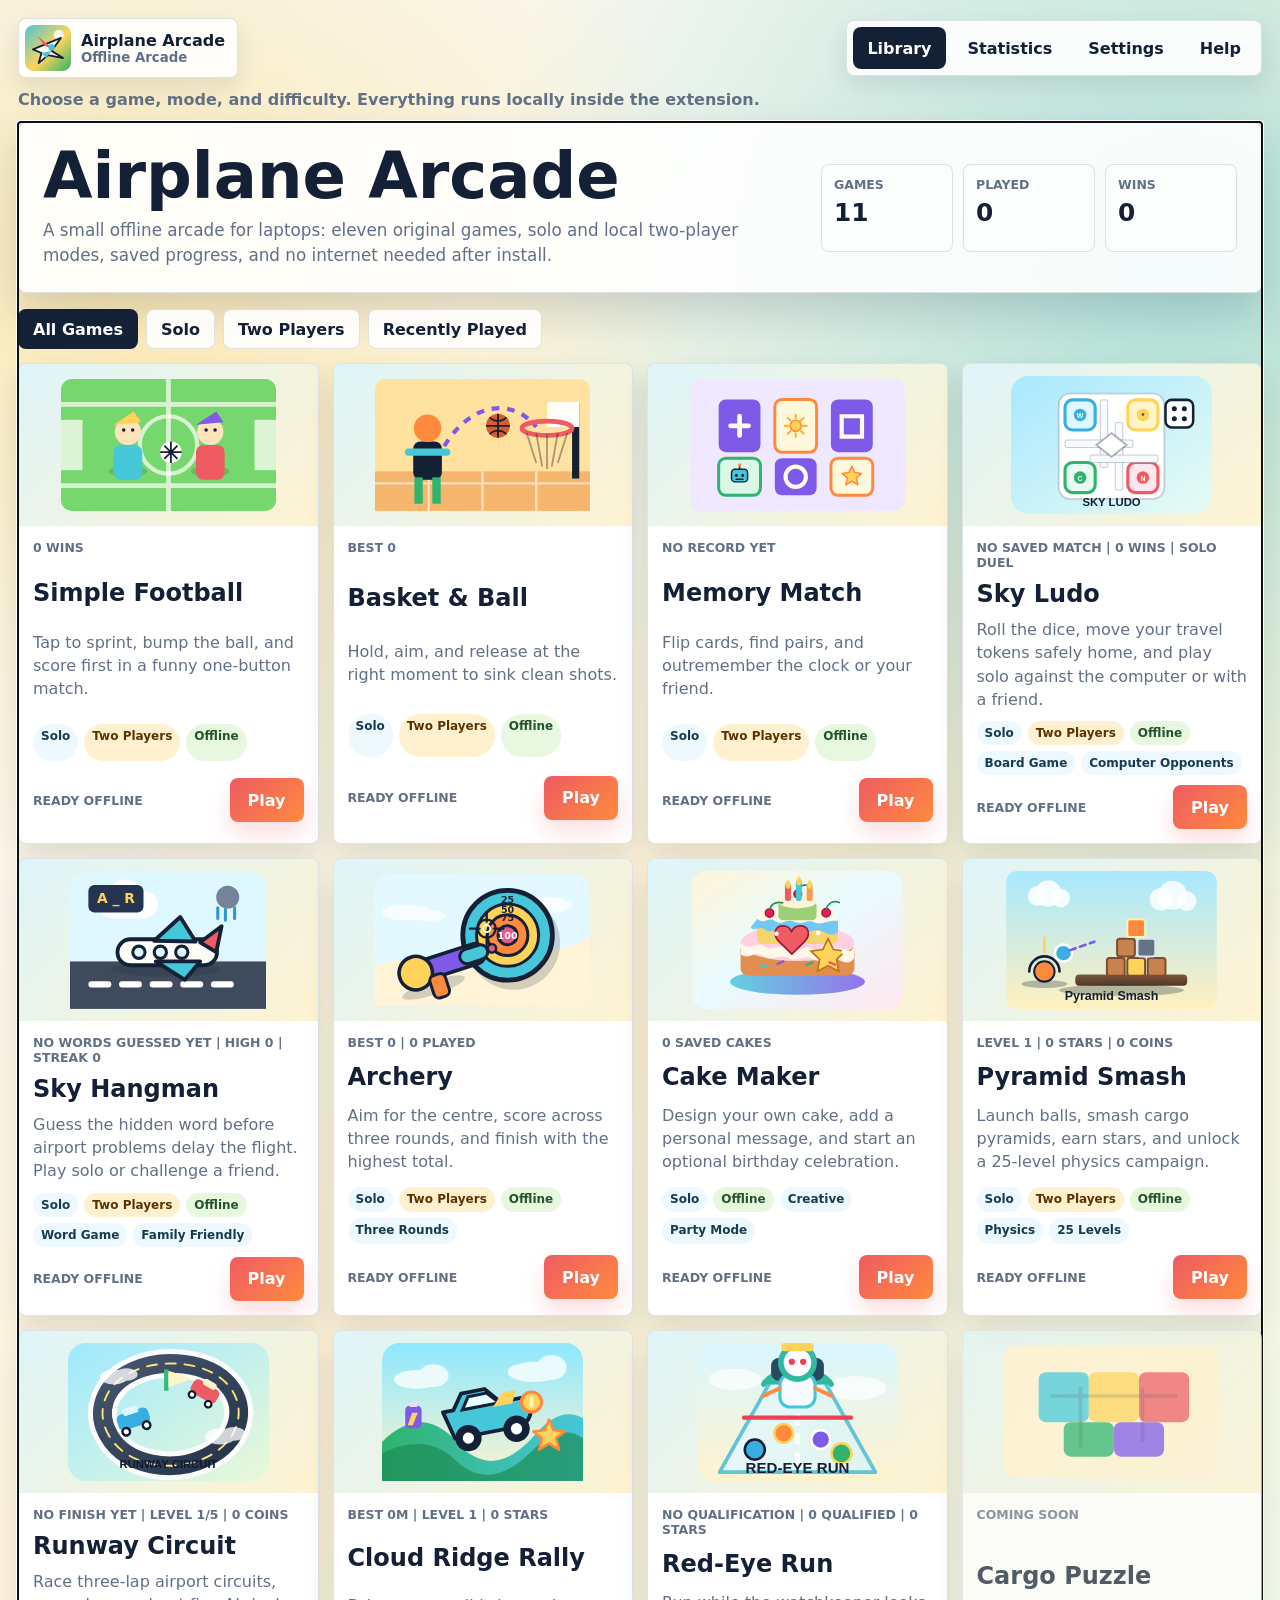
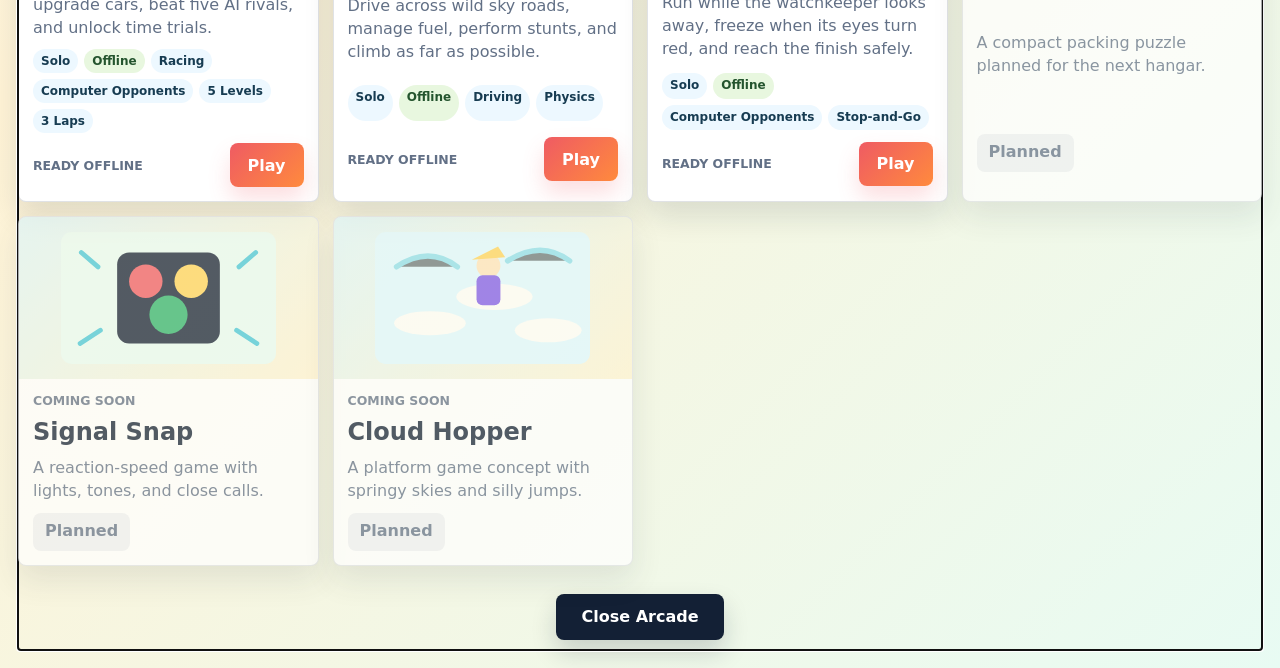
==== commit 7d2685a3: "Add Sky Hangman and arcade UI updates" ====
--- a/arcade/index.html
+++ b/arcade/index.html
@@ -10,7 +10,7 @@
     <link rel="stylesheet" href="../games/basketball/basketball.css" />
     <link rel="stylesheet" href="../games/memory/memory.css" />
     <link rel="stylesheet" href="../games/sky-ludo/sky-ludo.css" />
-    <link rel="stylesheet" href="../games/airport-chef/airport-chef.css" />
+    <link rel="stylesheet" href="../games/sky-hangman/sky-hangman.css" />
     <link rel="stylesheet" href="../games/archery/archery.css" />
     <link rel="stylesheet" href="../games/cake-maker/cake-maker.css" />
     <link rel="stylesheet" href="../games/pyramid-smash/pyramid-smash.css" />
--- a/arcade/arcade.css
+++ b/arcade/arcade.css
@@ -286,6 +286,26 @@
   gap: 14px;
 }
 
+.library-close-panel {
+  display: flex;
+  justify-content: center;
+  padding: 28px 0 10px;
+}
+
+.close-arcade-button {
+  min-height: 46px;
+  padding: 0 24px;
+  color: white;
+  background: var(--ink);
+  border: 1px solid transparent;
+  box-shadow: 0 12px 24px rgba(19, 32, 53, 0.18);
+}
+
+[data-theme="dark"] .close-arcade-button {
+  color: #101827;
+  background: #f7fbff;
+}
+
 .library-card {
   display: grid;
   grid-template-rows: 162px auto;
--- a/games/sky-hangman/sky-hangman.css
+++ b/games/sky-hangman/sky-hangman.css
@@ -0,0 +1,434 @@
+.sky-hangman-game {
+  display: grid;
+  gap: 12px;
+  min-height: calc(100vh - 126px);
+  color: var(--ink);
+}
+
+.hangman-screen-title {
+  position: absolute;
+  width: 1px;
+  height: 1px;
+  overflow: hidden;
+  clip: rect(0 0 0 0);
+}
+
+.hangman-game-bar,
+.hangman-mini-stats,
+.hangman-live-stats {
+  align-items: center;
+}
+
+.hangman-menu-panel,
+.hangman-result-panel {
+  padding: 24px;
+  border: 1px solid var(--line);
+  border-radius: 8px;
+  background: var(--panel);
+  box-shadow: var(--shadow);
+}
+
+.hangman-hero-panel {
+  background:
+    linear-gradient(135deg, rgba(232, 249, 255, 0.96), rgba(255, 246, 219, 0.94)),
+    var(--panel-solid);
+}
+
+.hangman-menu-panel h2,
+.hangman-result-panel h2 {
+  margin: 6px 0 8px;
+  font-size: clamp(1.8rem, 3vw, 3rem);
+  line-height: 1;
+  letter-spacing: 0;
+}
+
+.hangman-menu-panel p,
+.hangman-result-panel p,
+.hangman-info-card p,
+.hangman-choice-card span,
+.hangman-category-card span,
+.hangman-warning,
+.hangman-small-note,
+.hangman-hint,
+.hangman-status,
+.hangman-challenge-note {
+  color: var(--muted);
+  font-weight: 800;
+  line-height: 1.45;
+}
+
+.hangman-info-grid,
+.hangman-choice-grid,
+.hangman-name-grid {
+  display: grid;
+  grid-template-columns: repeat(auto-fit, minmax(230px, 1fr));
+  gap: 12px;
+  margin: 16px 0;
+}
+
+.hangman-category-grid {
+  display: grid;
+  grid-template-columns: repeat(auto-fit, minmax(160px, 1fr));
+  gap: 10px;
+  margin: 16px 0;
+}
+
+.hangman-info-card,
+.hangman-choice-card,
+.hangman-category-card {
+  display: grid;
+  gap: 8px;
+  min-height: 118px;
+  padding: 16px;
+  color: var(--ink);
+  text-align: left;
+  border: 1px solid var(--line);
+  border-radius: 8px;
+  background: rgba(255, 255, 255, 0.66);
+}
+
+[data-theme="dark"] .hangman-info-card,
+[data-theme="dark"] .hangman-choice-card,
+[data-theme="dark"] .hangman-category-card {
+  background: rgba(255, 255, 255, 0.07);
+}
+
+.hangman-choice-card.is-selected,
+.hangman-category-card.is-selected,
+.hangman-choice-row .is-selected,
+.hangman-menu-actions .primary-action,
+.hangman-overlay-card .primary-action {
+  color: #fff;
+  background: #273b5f;
+  border-color: transparent;
+}
+
+.hangman-choice-row,
+.hangman-menu-actions {
+  display: flex;
+  flex-wrap: wrap;
+  gap: 10px;
+  align-items: center;
+}
+
+.hangman-menu-actions {
+  margin-top: 16px;
+}
+
+.hangman-menu-actions button,
+.hangman-choice-row button,
+.hangman-side button,
+.hangman-overlay-card button {
+  min-height: 42px;
+  padding: 0 14px;
+  color: var(--ink);
+  border: 1px solid var(--line);
+  background: var(--panel-solid);
+}
+
+.hangman-pill {
+  display: grid;
+  min-width: 142px;
+  gap: 3px;
+  padding: 10px 12px;
+  border-radius: 8px;
+  background: rgba(255, 255, 255, 0.72);
+  border: 1px solid var(--line);
+}
+
+[data-theme="dark"] .hangman-pill {
+  background: rgba(255, 255, 255, 0.07);
+}
+
+.hangman-pill small,
+.hangman-category-badge,
+.hangman-letter-group strong {
+  color: var(--muted);
+  font-size: 0.72rem;
+  font-weight: 950;
+  text-transform: uppercase;
+  letter-spacing: 0;
+}
+
+.hangman-step-list {
+  display: grid;
+  gap: 10px;
+  padding-left: 22px;
+  color: var(--ink);
+  font-weight: 820;
+}
+
+.hangman-field {
+  display: grid;
+  gap: 8px;
+  margin: 12px 0;
+}
+
+.hangman-field input {
+  min-height: 46px;
+  padding: 0 12px;
+  color: var(--ink);
+  border: 1px solid var(--line);
+  border-radius: 8px;
+  background: var(--panel-solid);
+  font-weight: 850;
+}
+
+.hangman-pass-panel {
+  text-align: center;
+}
+
+.hangman-play-shell {
+  display: grid;
+  grid-template-columns: minmax(0, 1fr) 310px;
+  grid-template-areas:
+    "scene side"
+    "keyboard keyboard";
+  gap: 14px;
+}
+
+.hangman-scene-card,
+.hangman-side-card,
+.hangman-keyboard-card,
+.hangman-word-panel,
+.hangman-overlay-card {
+  border: 1px solid var(--line);
+  border-radius: 8px;
+  background: var(--panel);
+  box-shadow: var(--shadow);
+}
+
+.hangman-scene-card {
+  grid-area: scene;
+  display: grid;
+  grid-template-rows: minmax(360px, 52vh) auto;
+  overflow: hidden;
+}
+
+.hangman-canvas {
+  display: block;
+  width: 100%;
+  height: 100%;
+  min-height: 360px;
+}
+
+.hangman-word-panel {
+  display: grid;
+  gap: 10px;
+  padding: 16px;
+  border-width: 1px 0 0;
+  border-radius: 0;
+  box-shadow: none;
+}
+
+.hangman-category-badge {
+  display: inline-flex;
+  width: fit-content;
+  padding: 7px 10px;
+  color: #fff;
+  border-radius: 8px;
+  background: #273b5f;
+}
+
+.hangman-word-display {
+  display: flex;
+  flex-wrap: wrap;
+  gap: 8px;
+  align-items: center;
+  min-height: 70px;
+  padding: 8px 0;
+}
+
+.hangman-word-display span {
+  display: grid;
+  place-items: center;
+  min-width: clamp(28px, 4vw, 48px);
+  height: clamp(42px, 6vw, 64px);
+  padding: 0 8px;
+  border-radius: 8px;
+  border: 2px solid rgba(39, 59, 95, 0.2);
+  background: var(--panel-solid);
+  color: var(--ink);
+  font-size: clamp(1.35rem, 3.4vw, 2.4rem);
+  font-weight: 950;
+}
+
+.hangman-word-display .is-hidden {
+  color: transparent;
+  border-bottom: 6px solid #273b5f;
+}
+
+.hangman-word-display .is-space {
+  width: 24px;
+  min-width: 24px;
+  border: 0;
+  background: transparent;
+}
+
+.hangman-side {
+  grid-area: side;
+  display: grid;
+  gap: 10px;
+  align-content: start;
+}
+
+.hangman-side-card {
+  display: grid;
+  gap: 10px;
+  padding: 14px;
+}
+
+.hangman-side-card h2 {
+  margin: 0;
+  font-size: 1.08rem;
+}
+
+.hangman-letter-group {
+  display: grid;
+  gap: 4px;
+  min-height: 48px;
+  padding: 10px;
+  border-radius: 8px;
+  background: rgba(255, 255, 255, 0.54);
+}
+
+[data-theme="dark"] .hangman-letter-group {
+  background: rgba(255, 255, 255, 0.07);
+}
+
+.hangman-letter-group span {
+  word-break: break-word;
+  font-weight: 900;
+}
+
+.hangman-keyboard-card {
+  grid-area: keyboard;
+  padding: 14px;
+}
+
+.hangman-keyboard {
+  display: grid;
+  grid-template-columns: repeat(13, minmax(38px, 1fr));
+  gap: 8px;
+}
+
+.hangman-letter {
+  position: relative;
+  min-height: 48px;
+  color: var(--ink);
+  border: 2px solid rgba(39, 59, 95, 0.16);
+  background: var(--panel-solid);
+  font-weight: 950;
+}
+
+.hangman-letter:hover:not(:disabled),
+.hangman-letter:focus-visible {
+  transform: translateY(-1px);
+}
+
+.hangman-letter.is-correct {
+  color: #113522;
+  border-color: #2fb36d;
+  background: #d9f7e6;
+}
+
+.hangman-letter.is-correct::after {
+  content: "Correct";
+  position: absolute;
+  inset: auto 4px 3px;
+  color: #17643a;
+  font-size: 0.52rem;
+  font-weight: 950;
+}
+
+.hangman-letter.is-incorrect {
+  color: #4c171e;
+  border-color: #ef5b63;
+  background: #ffe1e5;
+}
+
+.hangman-letter.is-incorrect::after {
+  content: "Wrong";
+  position: absolute;
+  inset: auto 4px 3px;
+  color: #a62f3c;
+  font-size: 0.52rem;
+  font-weight: 950;
+}
+
+.hangman-letter:disabled {
+  cursor: not-allowed;
+}
+
+.hangman-result-panel.is-win {
+  background:
+    linear-gradient(135deg, rgba(229, 250, 235, 0.96), rgba(223, 247, 255, 0.94)),
+    var(--panel-solid);
+}
+
+.hangman-challenge-note {
+  padding: 12px;
+  border-radius: 8px;
+  background: rgba(255, 211, 90, 0.22);
+}
+
+.hangman-overlay {
+  align-items: center;
+  justify-content: center;
+}
+
+.hangman-overlay-card {
+  display: grid;
+  gap: 12px;
+  width: min(500px, 100%);
+  padding: 24px;
+}
+
+.hangman-overlay-card h2 {
+  margin: 0;
+}
+
+[data-theme="contrast"] .hangman-scene-card,
+[data-theme="contrast"] .hangman-side-card,
+[data-theme="contrast"] .hangman-keyboard-card,
+[data-theme="contrast"] .hangman-word-panel,
+[data-theme="contrast"] .hangman-menu-panel,
+[data-theme="contrast"] .hangman-result-panel,
+[data-theme="contrast"] .hangman-info-card,
+[data-theme="contrast"] .hangman-choice-card,
+[data-theme="contrast"] .hangman-category-card,
+[data-theme="contrast"] .hangman-overlay-card {
+  border-color: #050a12;
+  box-shadow: none;
+}
+
+@media (max-width: 1020px) {
+  .hangman-play-shell {
+    grid-template-columns: 1fr;
+    grid-template-areas:
+      "scene"
+      "side"
+      "keyboard";
+  }
+
+  .hangman-side {
+    grid-template-columns: repeat(3, minmax(0, 1fr));
+  }
+}
+
+@media (max-width: 720px) {
+  .hangman-info-grid,
+  .hangman-choice-grid,
+  .hangman-name-grid,
+  .hangman-side {
+    grid-template-columns: 1fr;
+  }
+
+  .hangman-keyboard {
+    grid-template-columns: repeat(7, minmax(36px, 1fr));
+  }
+
+  .hangman-scene-card {
+    grid-template-rows: minmax(300px, 44vh) auto;
+  }
+}
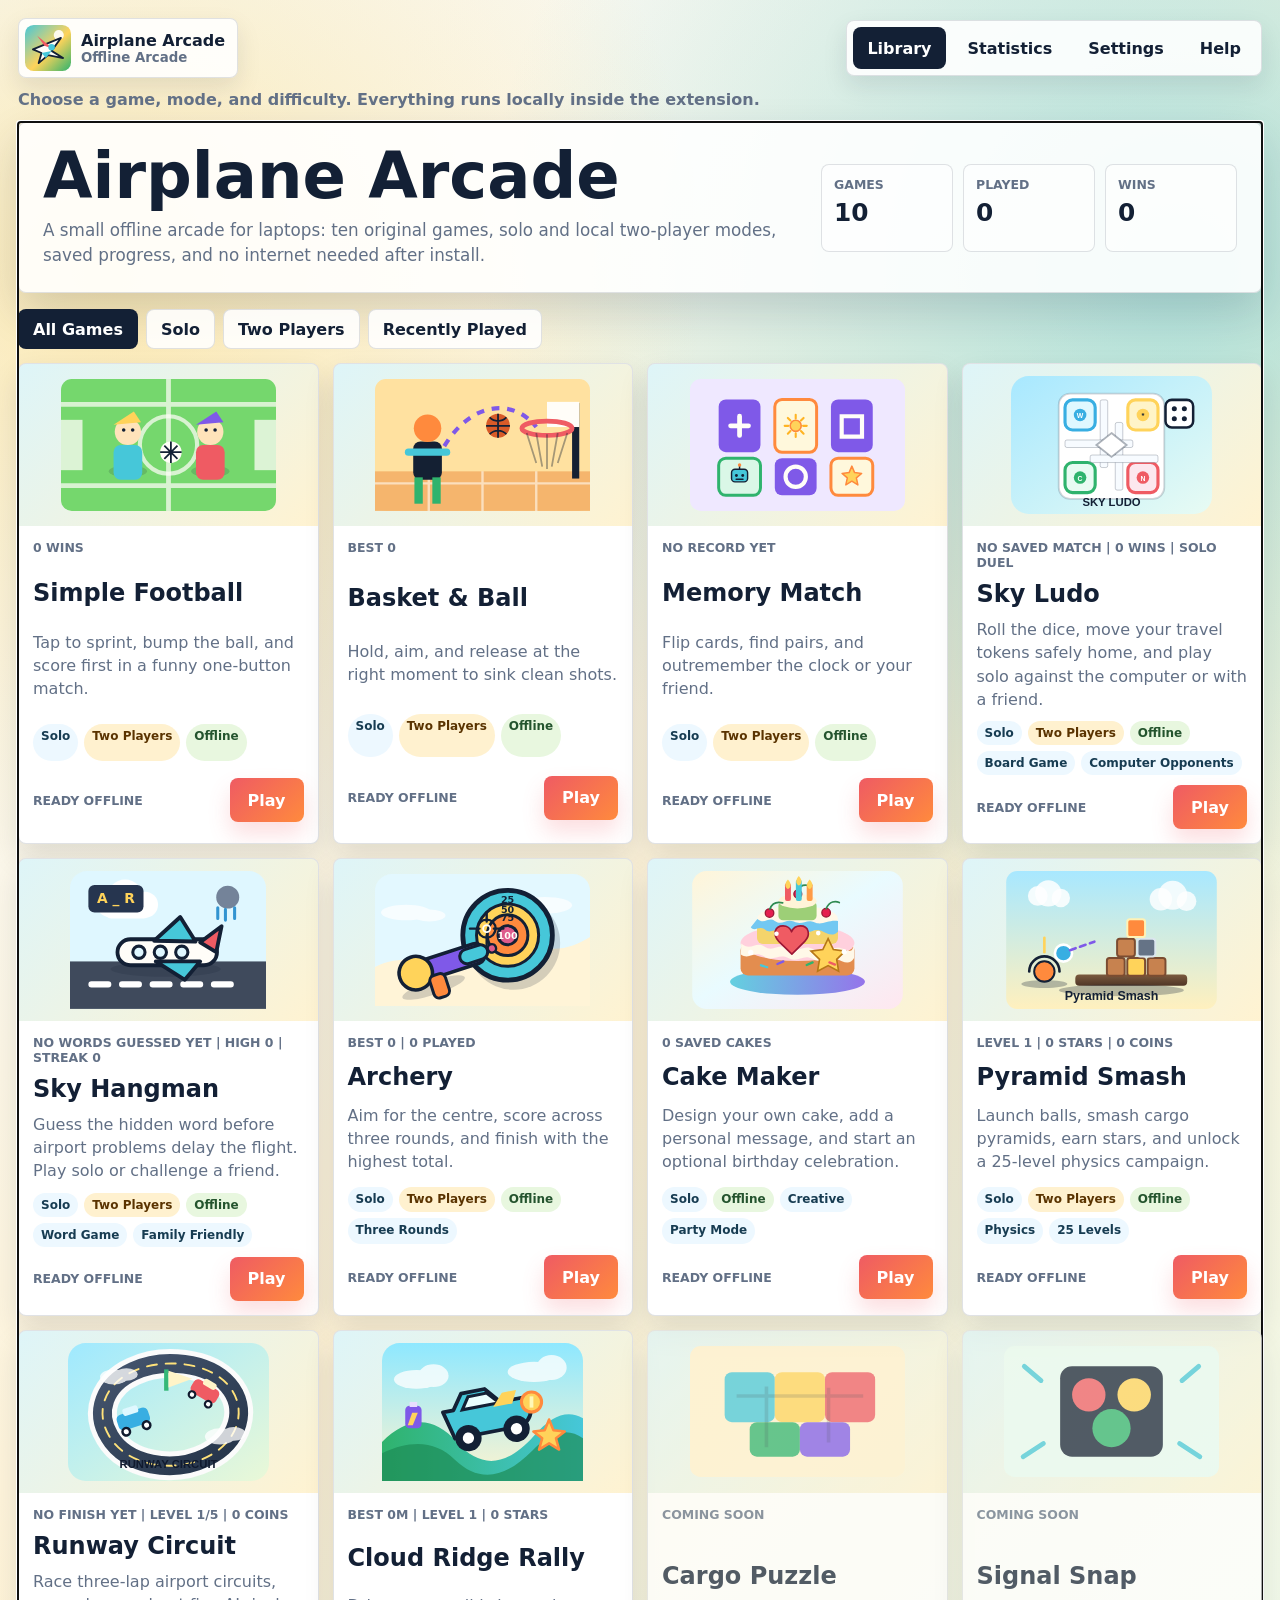
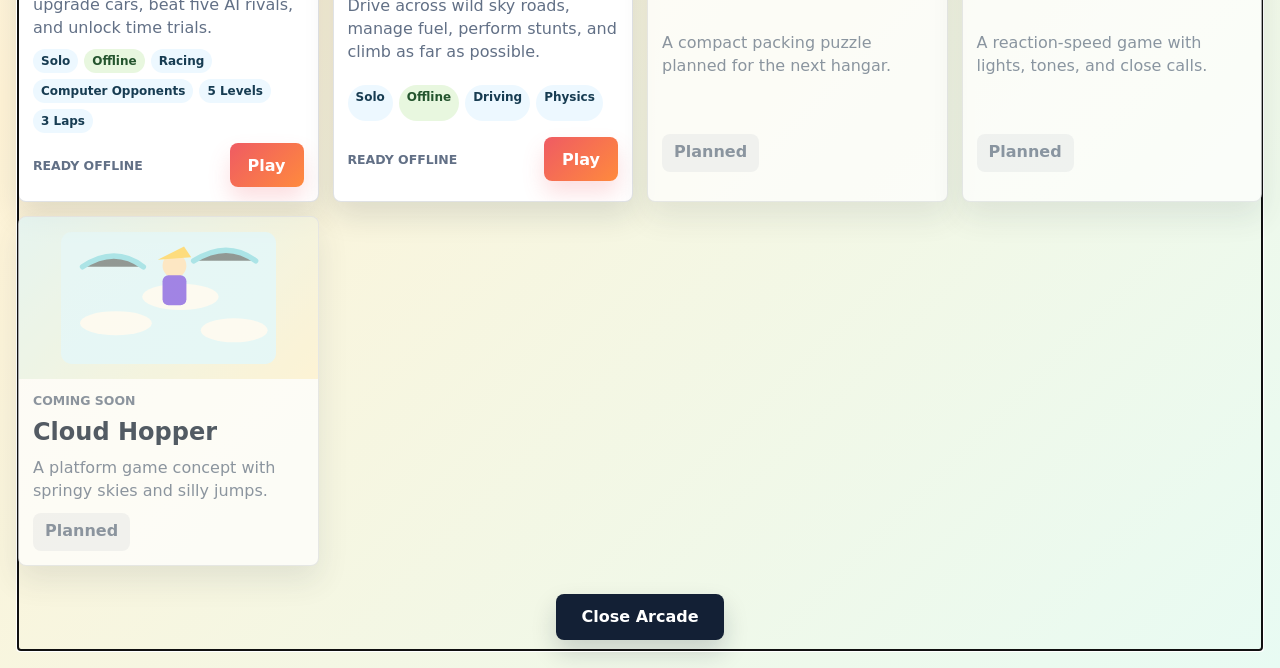
==== commit a9724340: "Remove Red-Eye Run and refine arcade UI" ====
--- a/arcade/index.html
+++ b/arcade/index.html
@@ -16,7 +16,6 @@
     <link rel="stylesheet" href="../games/pyramid-smash/pyramid-smash.css" />
     <link rel="stylesheet" href="../games/runway-circuit/runway-circuit.css" />
     <link rel="stylesheet" href="../games/cloud-ridge-rally/cloud-ridge-rally.css" />
-    <link rel="stylesheet" href="../games/red-eye-run/red-eye-run.css" />
     <script type="module" src="arcade.js"></script>
   </head>
   <body>
--- a/arcade/arcade.css
+++ b/arcade/arcade.css
@@ -21,13 +21,19 @@
 
 [data-theme="dark"] {
   color-scheme: dark;
-  --ink: #f7fbff;
-  --muted: #b8c5d8;
-  --paper: #101827;
-  --panel: rgba(24, 34, 53, 0.88);
-  --panel-solid: #182235;
-  --line: rgba(255, 255, 255, 0.14);
-  --shadow: 0 18px 44px rgba(0, 0, 0, 0.35);
+  --ink: #f5f8ff;
+  --muted: #b5c4d9;
+  --paper: #070b13;
+  --panel: rgba(11, 18, 31, 0.94);
+  --panel-solid: #111a2c;
+  --line: rgba(181, 196, 217, 0.22);
+  --aqua: #6bdff0;
+  --green: #46d282;
+  --orange: #ff9d5c;
+  --violet: #a78bfa;
+  --red: #ff6b7a;
+  --yellow: #ffdc6b;
+  --shadow: 0 22px 52px rgba(0, 0, 0, 0.46);
 }
 
 [data-theme="contrast"] {
@@ -61,10 +67,7 @@
 }
 
 [data-theme="dark"] body {
-  background:
-    radial-gradient(circle at 14% 8%, rgba(127, 89, 232, 0.34), transparent 26%),
-    radial-gradient(circle at 86% 12%, rgba(70, 199, 217, 0.26), transparent 28%),
-    linear-gradient(135deg, #101827 0%, #17233a 52%, #13231d 100%);
+  background: linear-gradient(135deg, #050812 0%, #101525 48%, #071814 100%);
 }
 
 [data-theme="contrast"] body {
@@ -160,6 +163,15 @@
   background: var(--ink);
 }
 
+[data-theme="dark"] .topnav button.is-active,
+[data-theme="dark"] .filter-row button.is-selected,
+[data-theme="dark"] .secondary-button.is-selected,
+[data-theme="dark"] .segmented button.is-selected {
+  color: #07111f;
+  background: var(--aqua);
+  border-color: transparent;
+}
+
 .status-ribbon {
   width: var(--arcade-page-width);
   max-width: none;
@@ -228,9 +240,11 @@
 }
 
 [data-theme="dark"] .stat-tile,
+[data-theme="dark"] .settings-card,
 [data-theme="dark"] .option-box,
 [data-theme="dark"] .result-card {
-  background: rgba(255, 255, 255, 0.06);
+  background: rgba(18, 28, 45, 0.96);
+  border-color: rgba(181, 196, 217, 0.24);
 }
 
 .stat-tile span,
@@ -302,8 +316,8 @@
 }
 
 [data-theme="dark"] .close-arcade-button {
-  color: #101827;
-  background: #f7fbff;
+  color: #07111f;
+  background: var(--aqua);
 }
 
 .library-card {
@@ -316,6 +330,24 @@
   box-shadow: 0 14px 30px rgba(19, 32, 53, 0.12);
 }
 
+[data-theme="dark"] .brand-button,
+[data-theme="dark"] .topnav,
+[data-theme="dark"] .hero-band,
+[data-theme="dark"] .setup-panel,
+[data-theme="dark"] .stats-panel,
+[data-theme="dark"] .settings-panel,
+[data-theme="dark"] .help-panel,
+[data-theme="dark"] .error-panel,
+[data-theme="dark"] .library-card {
+  background: var(--panel);
+  border-color: var(--line);
+}
+
+[data-theme="dark"] .library-body,
+[data-theme="dark"] .library-card.is-coming .library-body {
+  background: var(--panel-solid);
+}
+
 .library-card.is-coming {
   opacity: 0.72;
 }
@@ -324,6 +356,11 @@
   display: grid;
   place-items: center;
   background: linear-gradient(135deg, rgba(70, 199, 217, 0.18), rgba(255, 211, 90, 0.28));
+}
+
+[data-theme="dark"] .library-art,
+[data-theme="dark"] .setup-art {
+  background: linear-gradient(135deg, rgba(107, 223, 240, 0.18), rgba(255, 220, 107, 0.1));
 }
 
 .library-art img {
@@ -466,8 +503,12 @@
 [data-theme="dark"] .segmented button,
 [data-theme="dark"] .filter-row button,
 [data-theme="dark"] .secondary-button,
+[data-theme="dark"] .toggle-button,
+[data-theme="dark"] .small-button,
 [data-theme="dark"] .popup-actions button {
-  background: rgba(255, 255, 255, 0.08);
+  color: var(--ink);
+  background: rgba(20, 31, 50, 0.96);
+  border-color: rgba(181, 196, 217, 0.22);
 }
 
 .segmented button.is-selected {
@@ -501,6 +542,10 @@
   background: var(--panel-solid);
 }
 
+.volume-input {
+  accent-color: var(--aqua);
+}
+
 .instructions-list {
   display: grid;
   gap: 8px;
@@ -514,6 +559,31 @@
   border-radius: 8px;
   background: rgba(70, 199, 217, 0.12);
   font-weight: 760;
+}
+
+[data-theme="dark"] .field input,
+[data-theme="dark"] .field select,
+[data-theme="dark"] .volume-input,
+[data-theme="dark"] .instructions-list li,
+[data-theme="dark"] .recent-list li,
+[data-theme="dark"] .history-list li,
+[data-theme="dark"] .empty-state,
+[data-theme="dark"] .ghost-label {
+  color: var(--ink);
+  background: rgba(8, 14, 25, 0.72);
+  border-color: rgba(181, 196, 217, 0.2);
+}
+
+[data-theme="dark"] .card-meta,
+[data-theme="dark"] .field-label,
+[data-theme="dark"] .settings-note,
+[data-theme="dark"] .control-list li,
+[data-theme="dark"] .library-body p,
+[data-theme="dark"] .setup-title p,
+[data-theme="dark"] .option-box p,
+[data-theme="dark"] .help-panel p,
+[data-theme="dark"] .error-panel p {
+  color: var(--muted);
 }
 
 .control-list {
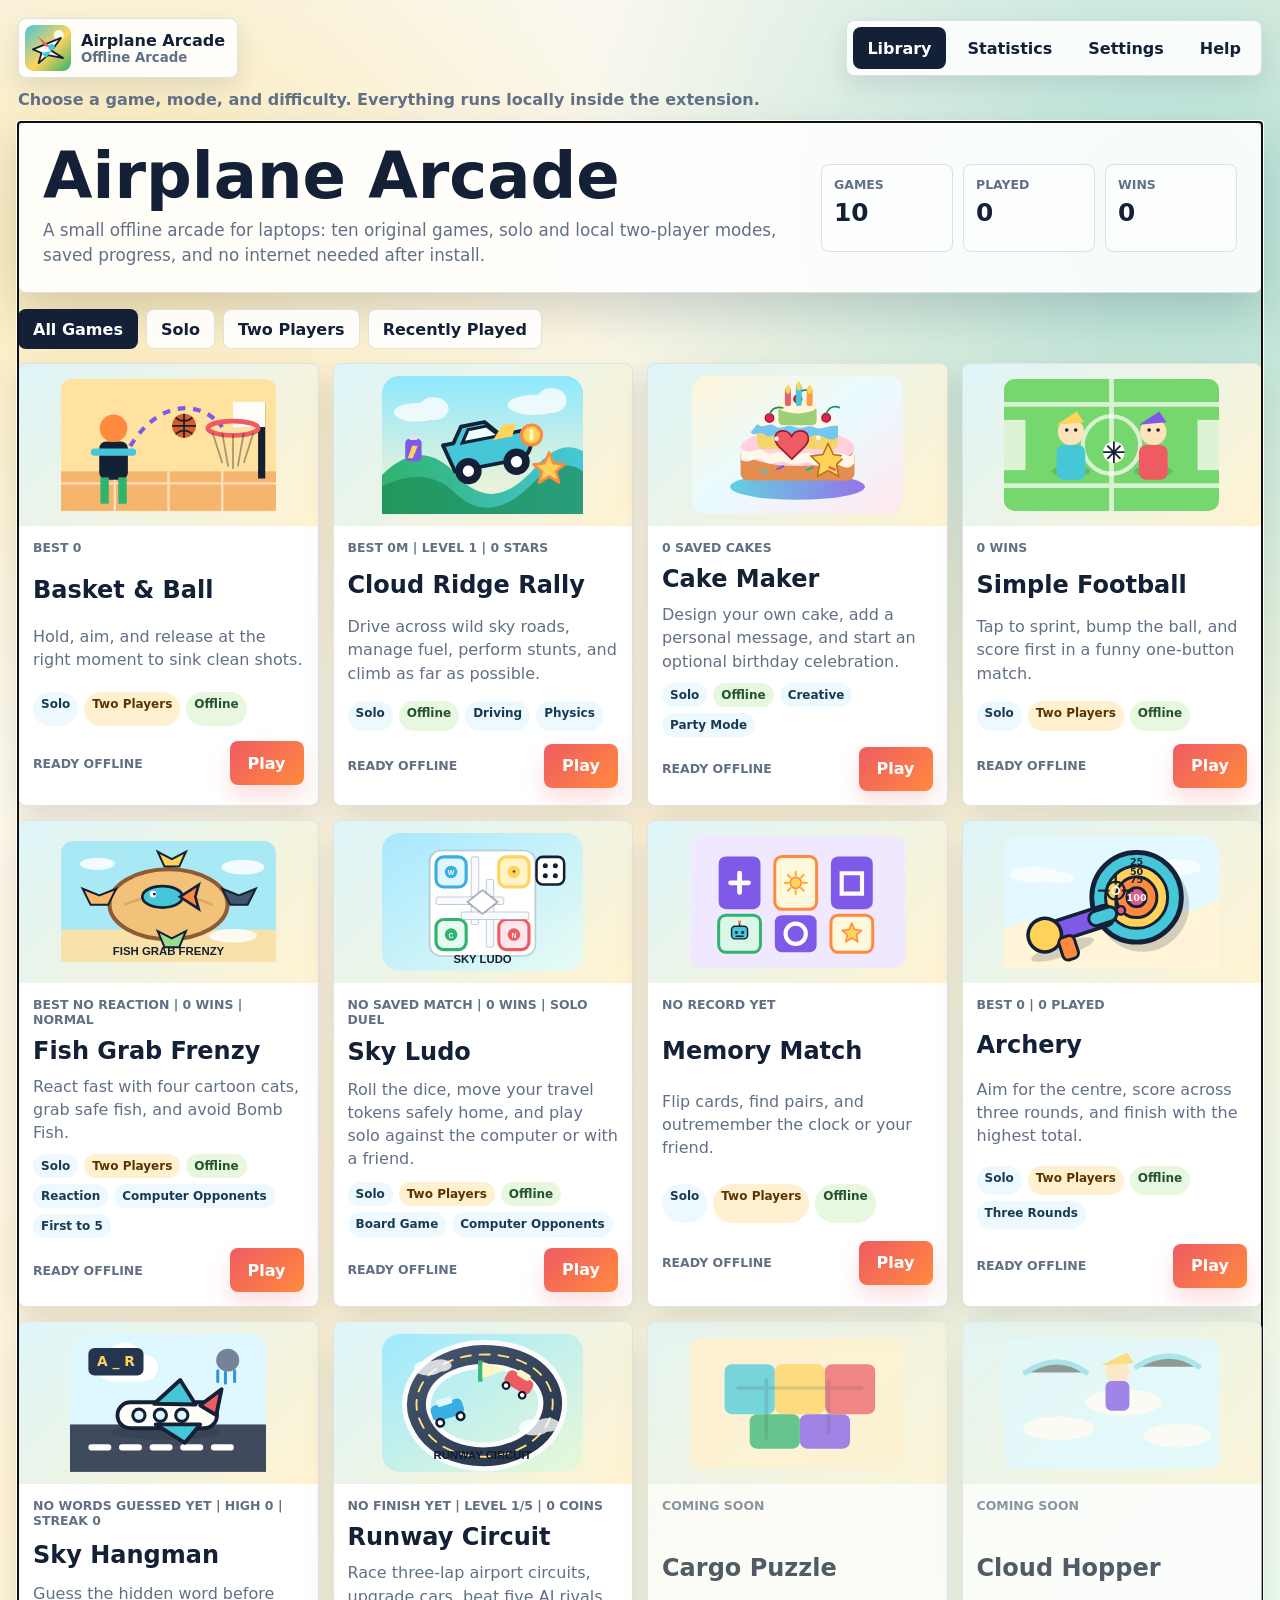
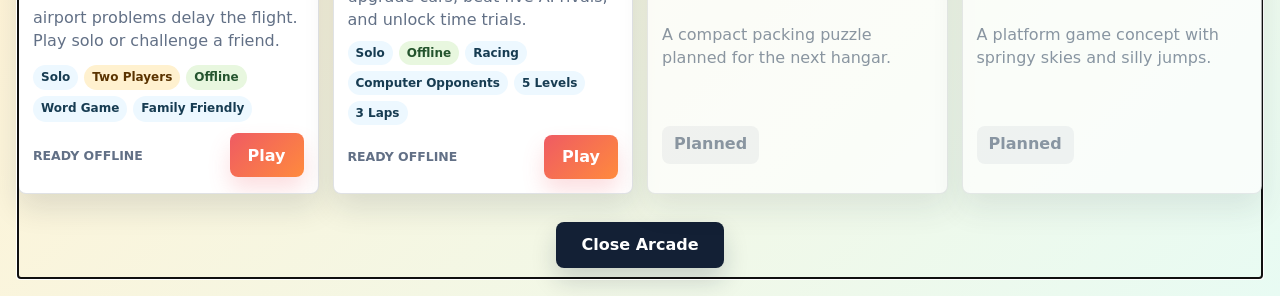
==== commit 998f489b: "Add Fish Grab Frenzy and remove Pyramid Smash" ====
--- a/arcade/index.html
+++ b/arcade/index.html
@@ -11,9 +11,9 @@
     <link rel="stylesheet" href="../games/memory/memory.css" />
     <link rel="stylesheet" href="../games/sky-ludo/sky-ludo.css" />
     <link rel="stylesheet" href="../games/sky-hangman/sky-hangman.css" />
+    <link rel="stylesheet" href="../games/fish-grab-frenzy/fish-grab-frenzy.css" />
     <link rel="stylesheet" href="../games/archery/archery.css" />
     <link rel="stylesheet" href="../games/cake-maker/cake-maker.css" />
-    <link rel="stylesheet" href="../games/pyramid-smash/pyramid-smash.css" />
     <link rel="stylesheet" href="../games/runway-circuit/runway-circuit.css" />
     <link rel="stylesheet" href="../games/cloud-ridge-rally/cloud-ridge-rally.css" />
     <script type="module" src="arcade.js"></script>
--- a/games/fish-grab-frenzy/fish-grab-frenzy.css
+++ b/games/fish-grab-frenzy/fish-grab-frenzy.css
@@ -0,0 +1,438 @@
+.fish-grab-game {
+  display: grid;
+  grid-template-rows: auto auto minmax(0, 1fr);
+  align-content: stretch;
+  gap: 12px;
+  min-height: calc(100vh - 126px);
+}
+
+.fish-grab-playing {
+  grid-template-rows: auto minmax(0, 1fr);
+}
+
+.fish-game-bar,
+.fish-menu-panel,
+.fish-stage-shell,
+.fish-overlay-card {
+  border: 1px solid var(--line);
+  border-radius: 8px;
+  background: var(--panel);
+  box-shadow: var(--shadow);
+}
+
+.fish-game-bar {
+  align-items: center;
+}
+
+.fish-mini-stats,
+.fish-live-score {
+  justify-content: center;
+}
+
+.fish-mini-stats span,
+.fish-live-score span {
+  min-width: 92px;
+  padding: 8px 10px;
+  border: 1px solid var(--line);
+  border-radius: 8px;
+  color: var(--ink);
+  background: rgba(255, 255, 255, 0.62);
+  font-weight: 900;
+  text-align: center;
+}
+
+.fish-mini-stats small,
+.fish-live-score small {
+  display: block;
+  color: var(--muted);
+  font-size: 0.7rem;
+  font-weight: 900;
+  text-transform: uppercase;
+}
+
+.fish-mini-stats strong,
+.fish-live-score strong {
+  display: block;
+  margin-top: 2px;
+}
+
+.fish-menu-panel {
+  display: grid;
+  gap: 16px;
+  padding: 18px;
+}
+
+.fish-hero-panel {
+  min-height: min(560px, calc(100vh - 220px));
+  align-content: start;
+}
+
+.fish-menu-panel h2,
+.fish-info-card h3,
+.fish-result-card h3 {
+  margin: 0;
+  letter-spacing: 0;
+}
+
+.fish-menu-panel p,
+.fish-info-card p,
+.fish-result-card p,
+.fish-muted {
+  margin: 0;
+  color: var(--muted);
+  line-height: 1.45;
+  font-weight: 760;
+}
+
+.fish-info-grid,
+.fish-card-row,
+.fish-cat-grid,
+.fish-stat-grid,
+.fish-result-grid,
+.fish-name-grid {
+  display: grid;
+  gap: 12px;
+}
+
+.fish-info-grid,
+.fish-result-grid {
+  grid-template-columns: repeat(4, minmax(0, 1fr));
+}
+
+.fish-card-row,
+.fish-cat-grid,
+.fish-stat-grid,
+.fish-name-grid {
+  grid-template-columns: repeat(auto-fit, minmax(210px, 1fr));
+}
+
+.fish-info-card,
+.fish-stat-card,
+.fish-result-card,
+.fish-selection-card,
+.fish-cat-card,
+.fish-pill,
+.fish-settings-row {
+  border: 1px solid var(--line);
+  border-radius: 8px;
+  background: rgba(255, 255, 255, 0.62);
+}
+
+.fish-info-card,
+.fish-stat-card,
+.fish-result-card {
+  padding: 14px;
+}
+
+.fish-choice-strip {
+  display: flex;
+  flex-wrap: wrap;
+  gap: 8px;
+}
+
+.fish-pill {
+  min-width: 124px;
+  padding: 10px 12px;
+}
+
+.fish-pill small,
+.fish-stat-card span {
+  display: block;
+  color: var(--muted);
+  font-size: 0.74rem;
+  font-weight: 900;
+  text-transform: uppercase;
+}
+
+.fish-pill strong,
+.fish-stat-card strong {
+  display: block;
+  margin-top: 3px;
+  color: var(--ink);
+  font-size: 1.12rem;
+}
+
+.fish-menu-actions {
+  display: flex;
+  flex-wrap: wrap;
+  gap: 10px;
+  align-items: center;
+}
+
+.fish-menu-actions button,
+.fish-card-row button,
+.fish-cat-card,
+.fish-grab-controls button,
+.fish-settings-row button {
+  min-height: 42px;
+  padding: 0 14px;
+  color: var(--ink);
+  background: var(--panel-solid);
+  border: 1px solid var(--line);
+}
+
+.fish-menu-actions .primary-action,
+.fish-card-row .primary-action,
+.fish-grab-controls .primary-action,
+.fish-overlay-card .primary-action {
+  color: white;
+  background: linear-gradient(135deg, #2fb36d, #ff8a3d);
+  border-color: transparent;
+}
+
+.fish-selection-card,
+.fish-cat-card {
+  display: grid;
+  gap: 8px;
+  align-content: center;
+  justify-items: start;
+  min-height: 132px;
+  padding: 14px;
+  text-align: left;
+}
+
+.fish-selection-card strong,
+.fish-cat-card strong {
+  font-size: 1.08rem;
+}
+
+.fish-selection-card span,
+.fish-cat-card span {
+  color: var(--muted);
+  font-weight: 800;
+  line-height: 1.35;
+}
+
+.fish-selection-card.is-selected,
+.fish-cat-card.is-selected {
+  border-color: rgba(47, 179, 109, 0.7);
+  box-shadow: inset 0 0 0 2px rgba(47, 179, 109, 0.25);
+}
+
+.fish-cat-card:disabled {
+  opacity: 0.48;
+}
+
+.fish-cat-badge {
+  position: relative;
+  display: block;
+  width: 64px;
+  height: 54px;
+  margin-bottom: 2px;
+}
+
+.fish-cat-ear {
+  position: absolute;
+  top: 0;
+  width: 22px;
+  height: 24px;
+  background: var(--cat-color);
+  border: 2px solid #132035;
+  transform: rotate(45deg);
+}
+
+.fish-cat-ear.left {
+  left: 8px;
+}
+
+.fish-cat-ear.right {
+  right: 8px;
+}
+
+.fish-cat-face {
+  position: absolute;
+  left: 6px;
+  bottom: 0;
+  width: 52px;
+  height: 42px;
+  border: 2px solid #132035;
+  border-radius: 45% 45% 42% 42%;
+  background: var(--cat-color);
+}
+
+.fish-cat-face::before,
+.fish-cat-face::after {
+  content: "";
+  position: absolute;
+  top: 14px;
+  width: 6px;
+  height: 6px;
+  border-radius: 50%;
+  background: #132035;
+}
+
+.fish-cat-face::before {
+  left: 14px;
+}
+
+.fish-cat-face::after {
+  right: 14px;
+}
+
+.fish-picker {
+  display: grid;
+  gap: 8px;
+}
+
+.fish-stage-shell {
+  display: grid;
+  grid-template-rows: minmax(0, 1fr) auto auto;
+  gap: 10px;
+  min-height: calc(100vh - 204px);
+  padding: 10px;
+}
+
+.fish-stage {
+  position: relative;
+  overflow: hidden;
+  min-height: clamp(620px, 72vh, 820px);
+  border: 1px solid rgba(19, 32, 53, 0.12);
+  border-radius: 8px;
+  background: #a8e9f5;
+}
+
+.fish-stage canvas {
+  display: block;
+  width: 100%;
+  height: clamp(620px, 72vh, 820px);
+  touch-action: none;
+  cursor: pointer;
+}
+
+.fish-live-text {
+  min-height: 34px;
+  padding: 8px 12px;
+  border: 1px solid var(--line);
+  border-radius: 8px;
+  color: var(--ink);
+  background: rgba(255, 255, 255, 0.66);
+  font-weight: 900;
+  text-align: center;
+}
+
+.fish-grab-controls {
+  display: flex;
+  flex-wrap: wrap;
+  gap: 10px;
+  justify-content: center;
+}
+
+.fish-grab-button {
+  min-width: 190px;
+}
+
+.fish-grab-button.is-player-two {
+  background: linear-gradient(135deg, #7f59e8, #46c7d9);
+}
+
+.fish-result-card {
+  display: grid;
+  align-content: start;
+  gap: 8px;
+}
+
+.fish-result-line,
+.fish-settings-row {
+  display: flex;
+  align-items: center;
+  justify-content: space-between;
+  gap: 10px;
+}
+
+.fish-result-line span,
+.fish-settings-row span {
+  color: var(--muted);
+  font-weight: 850;
+}
+
+.fish-result-line strong {
+  color: var(--ink);
+}
+
+.fish-overlay {
+  position: fixed;
+  inset: 0;
+  z-index: 20;
+  display: grid;
+  place-items: center;
+  padding: 24px;
+  background: rgba(19, 32, 53, 0.46);
+}
+
+.fish-overlay-card {
+  display: grid;
+  gap: 14px;
+  width: min(560px, 94vw);
+  padding: 18px;
+}
+
+.fish-overlay-card h2 {
+  margin: 0;
+}
+
+.fish-overlay-card p {
+  margin: 0;
+  color: var(--muted);
+  line-height: 1.45;
+  font-weight: 800;
+}
+
+.fish-wide-label {
+  width: 100%;
+  padding: 10px 12px;
+  border: 1px solid var(--line);
+  border-radius: 8px;
+  color: var(--ink);
+  background: rgba(255, 255, 255, 0.66);
+  font-weight: 850;
+}
+
+.fish-screen-title {
+  position: absolute;
+  width: 1px;
+  height: 1px;
+  overflow: hidden;
+  clip: rect(0 0 0 0);
+}
+
+[data-theme="dark"] .fish-game-bar,
+[data-theme="dark"] .fish-menu-panel,
+[data-theme="dark"] .fish-stage-shell,
+[data-theme="dark"] .fish-overlay-card {
+  background: rgba(11, 18, 31, 0.94);
+}
+
+[data-theme="dark"] .fish-mini-stats span,
+[data-theme="dark"] .fish-live-score span,
+[data-theme="dark"] .fish-info-card,
+[data-theme="dark"] .fish-stat-card,
+[data-theme="dark"] .fish-result-card,
+[data-theme="dark"] .fish-selection-card,
+[data-theme="dark"] .fish-cat-card,
+[data-theme="dark"] .fish-pill,
+[data-theme="dark"] .fish-settings-row,
+[data-theme="dark"] .fish-live-text,
+[data-theme="dark"] .fish-wide-label {
+  color: var(--ink);
+  background: rgba(18, 28, 45, 0.96);
+  border-color: rgba(181, 196, 217, 0.24);
+}
+
+[data-theme="dark"] .fish-stage {
+  border-color: rgba(181, 196, 217, 0.24);
+}
+
+[data-theme="contrast"] .fish-stage {
+  border-color: #050a12;
+}
+
+@media (max-width: 1080px) {
+  .fish-info-grid,
+  .fish-result-grid {
+    grid-template-columns: repeat(2, minmax(0, 1fr));
+  }
+
+  .fish-game-bar {
+    align-items: stretch;
+  }
+}
